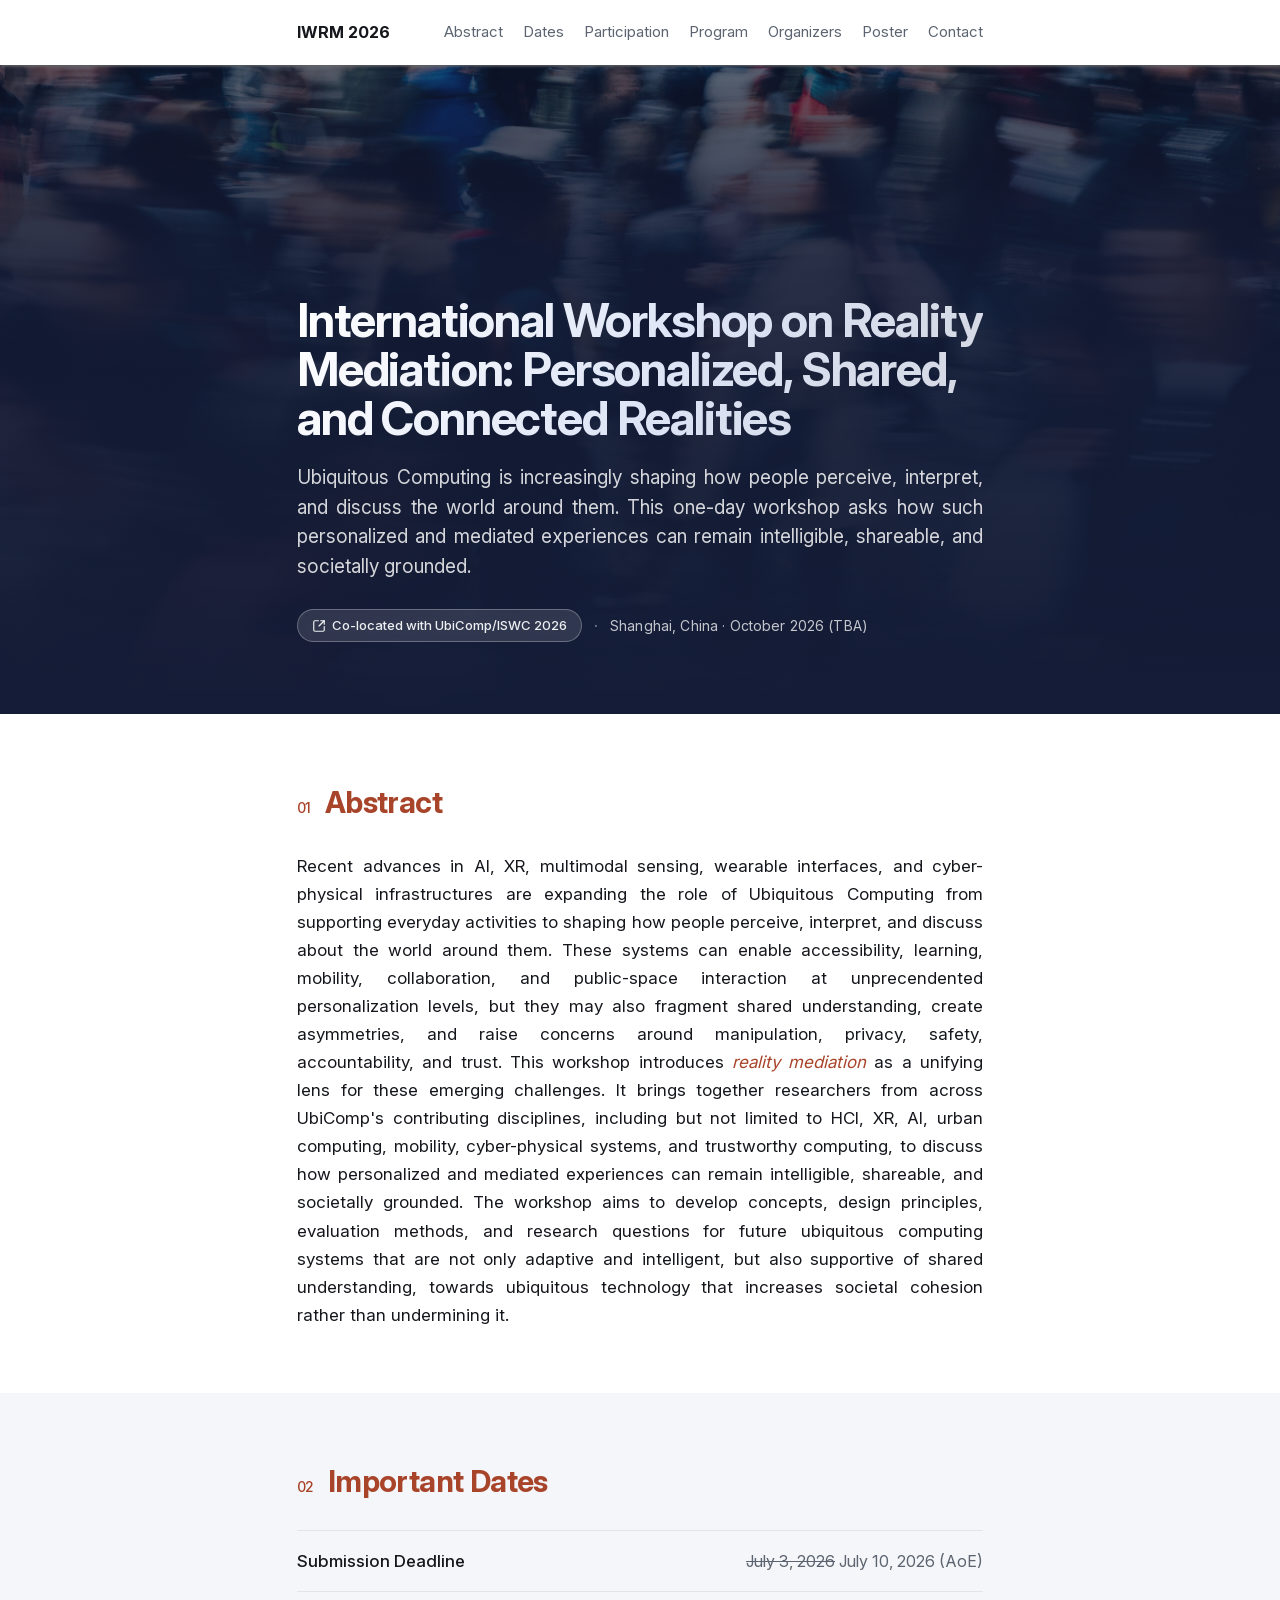
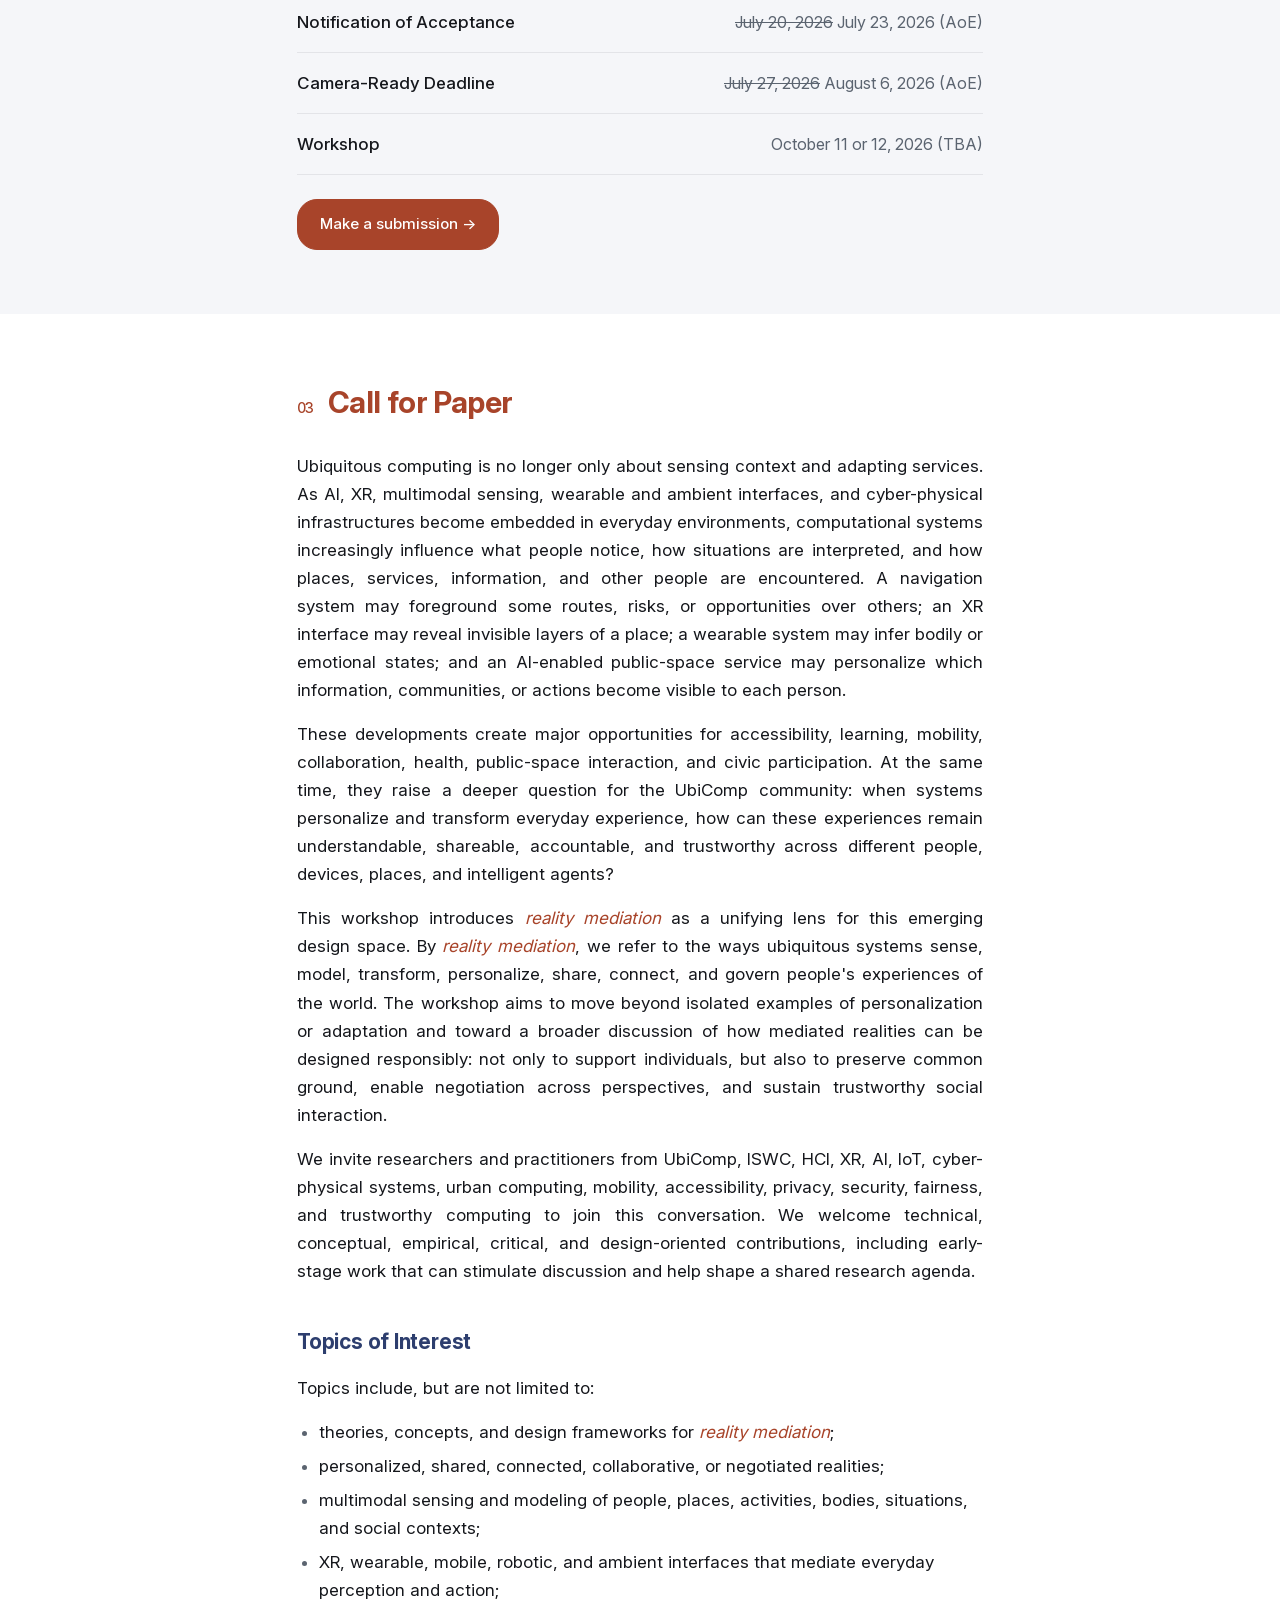
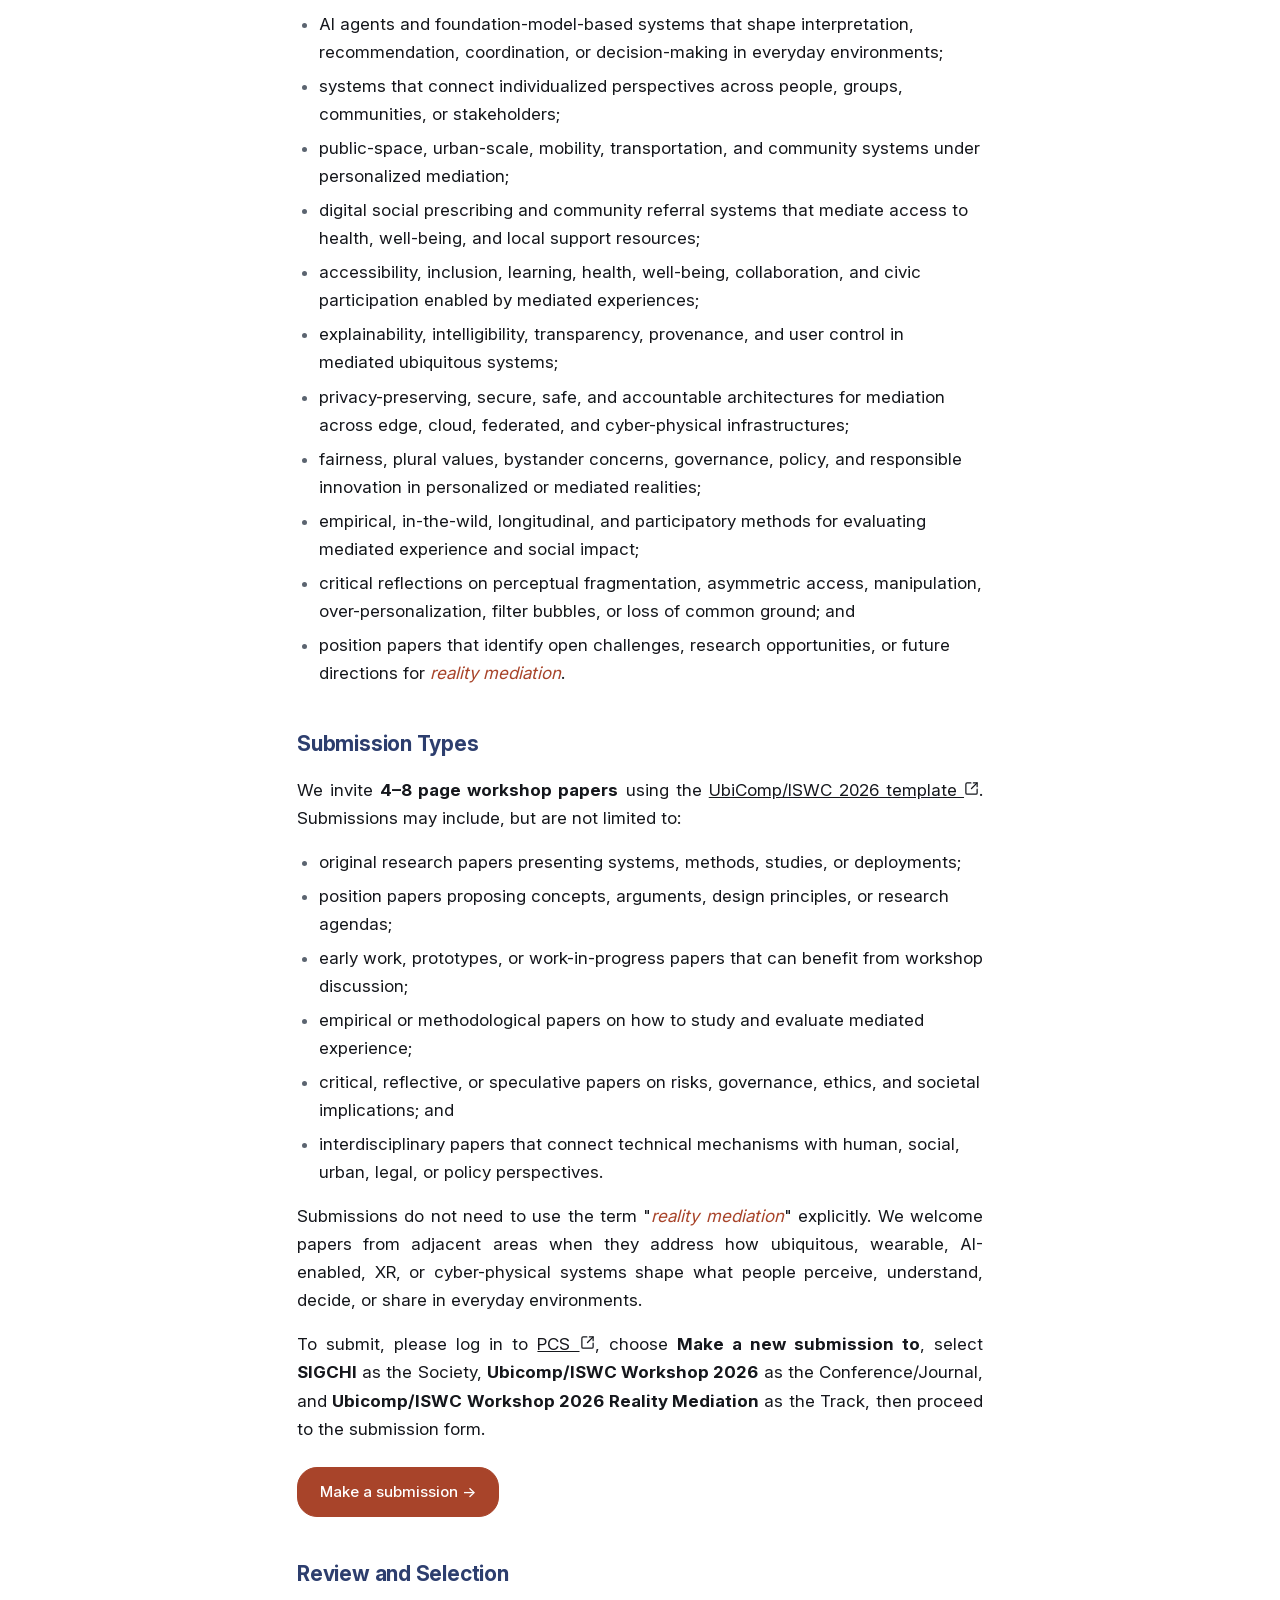
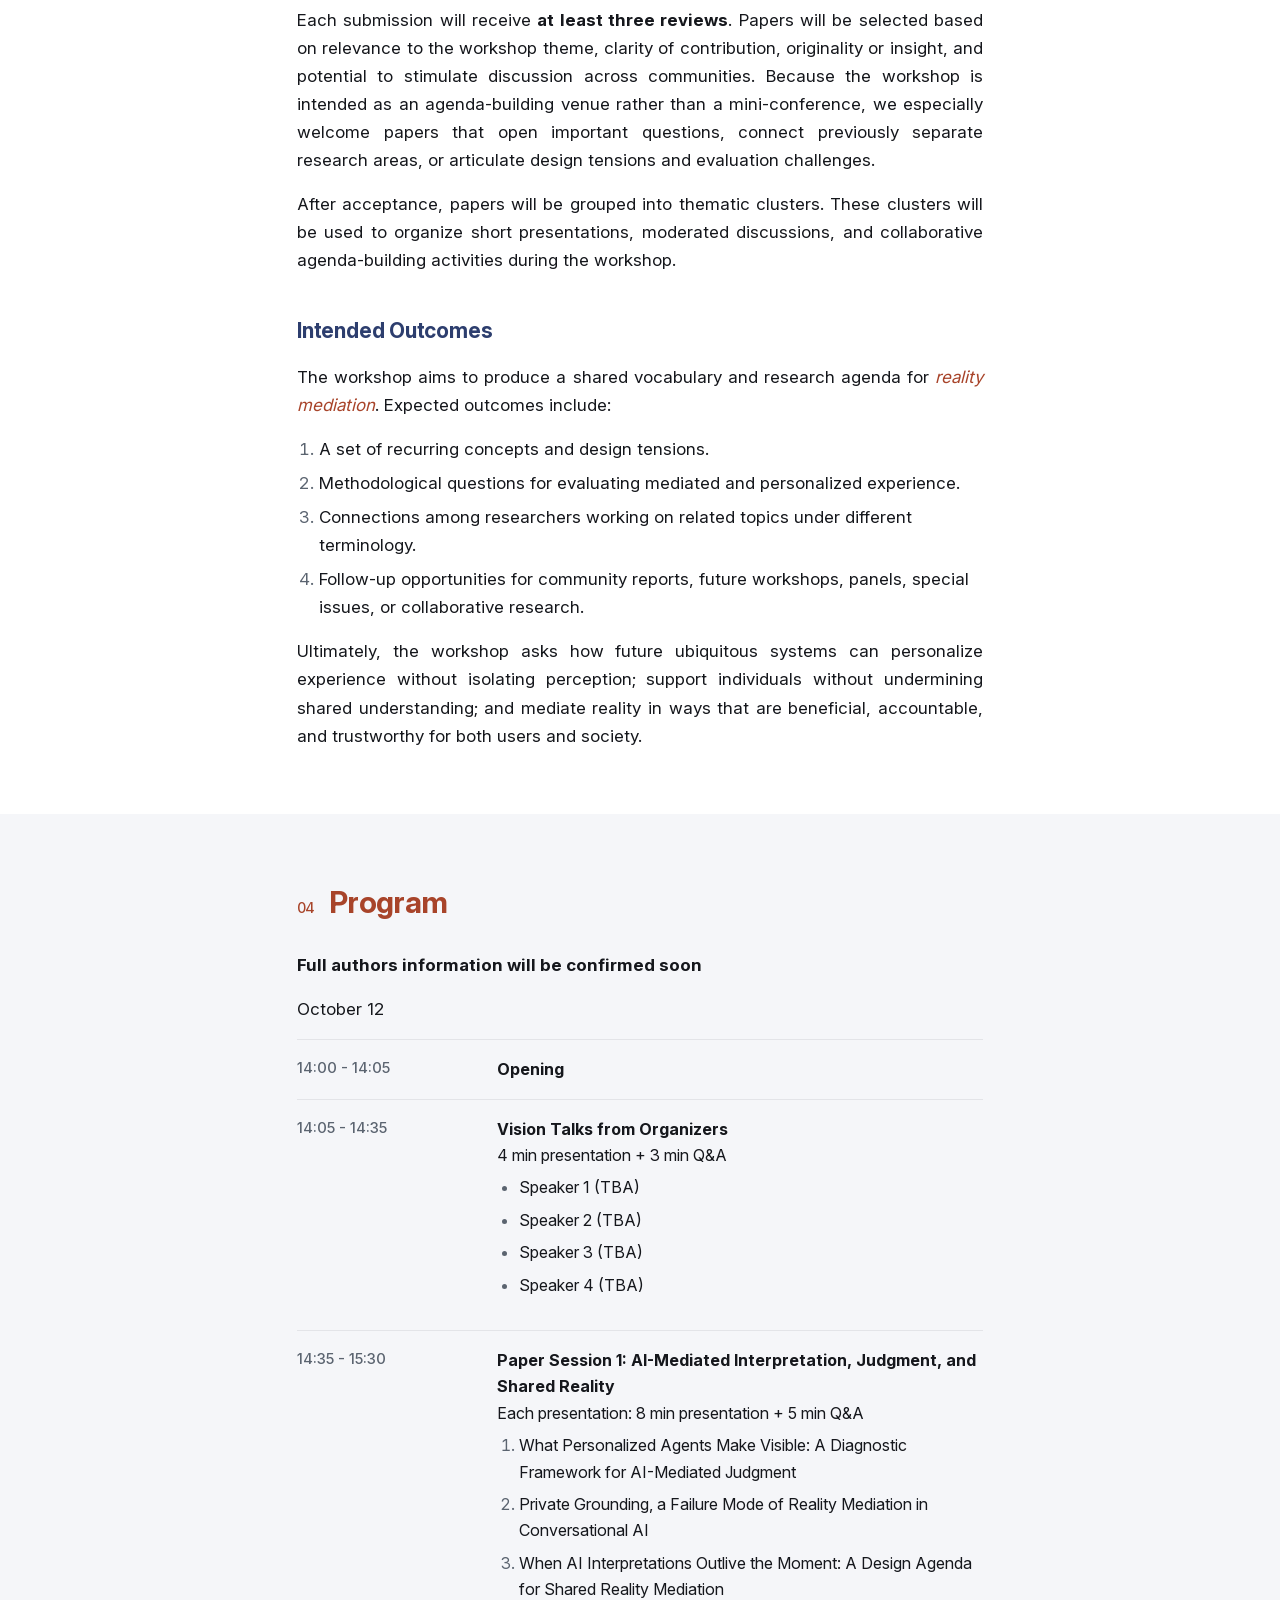
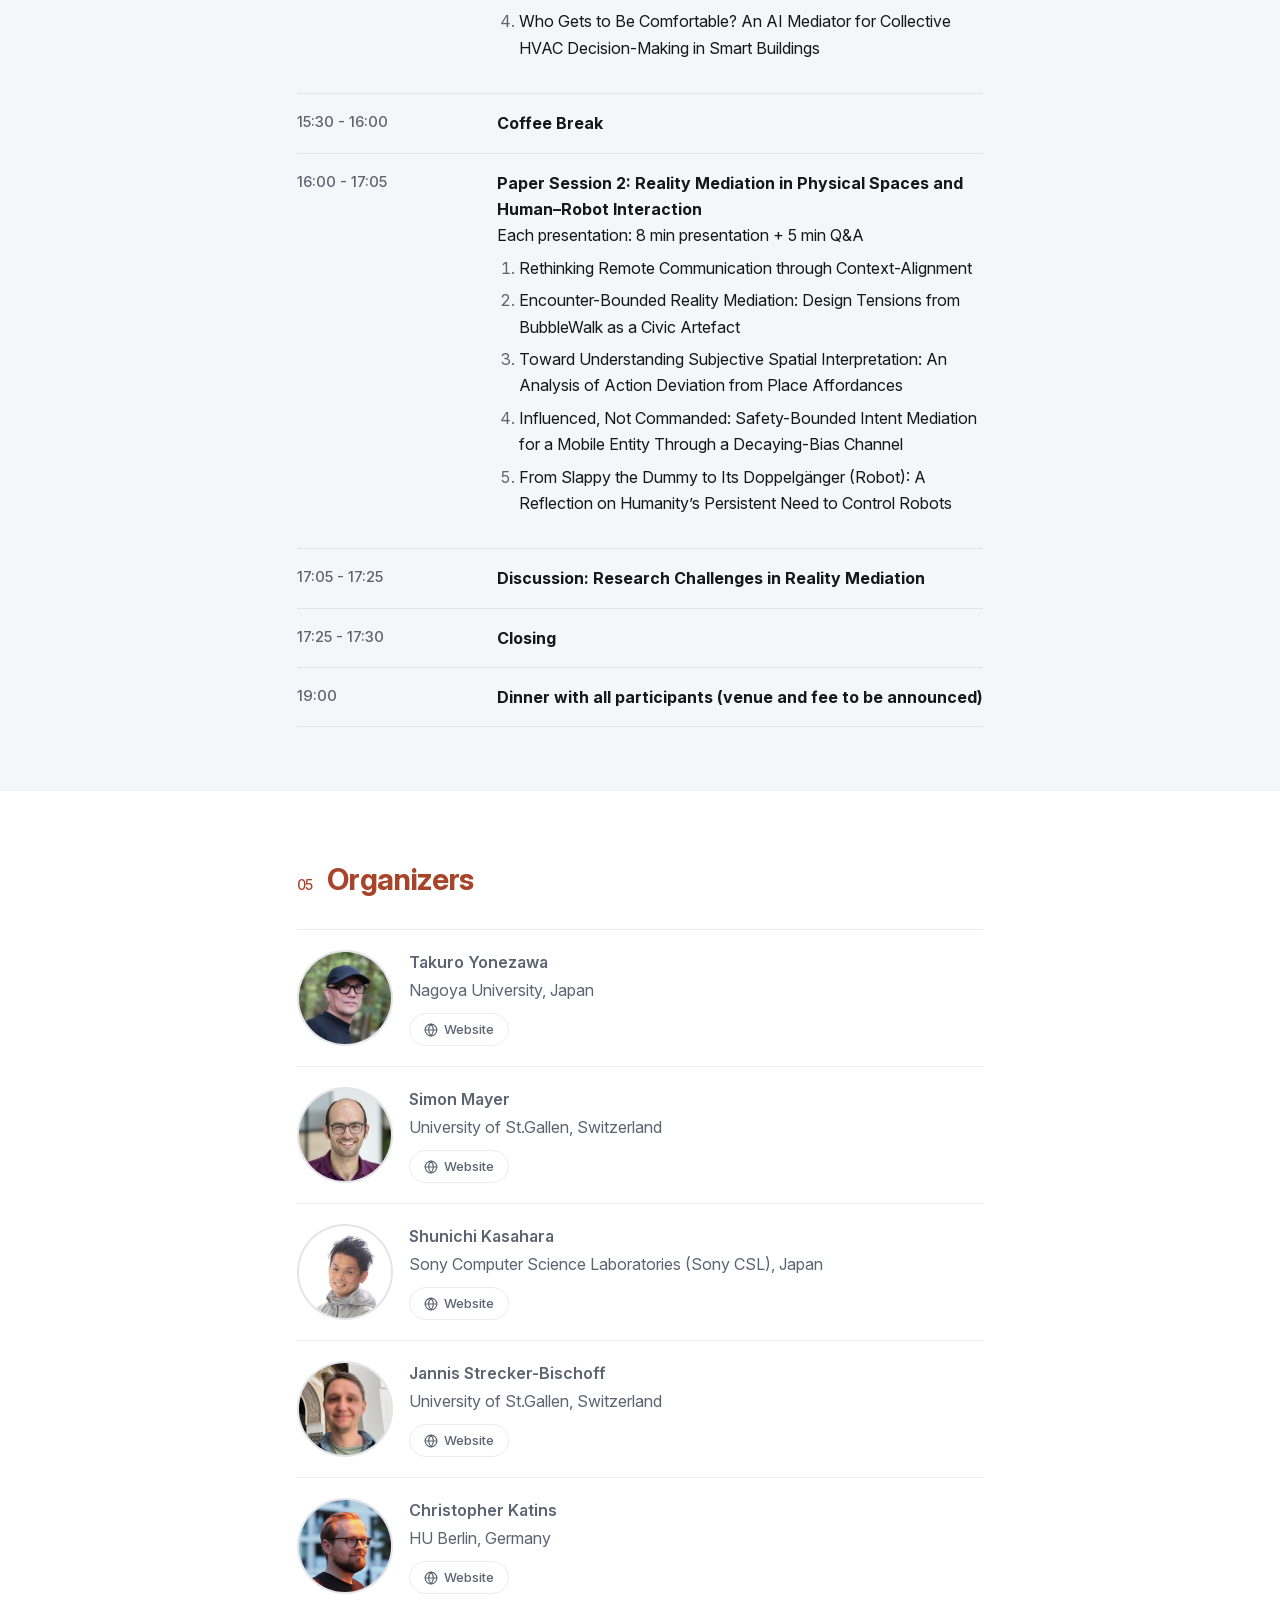
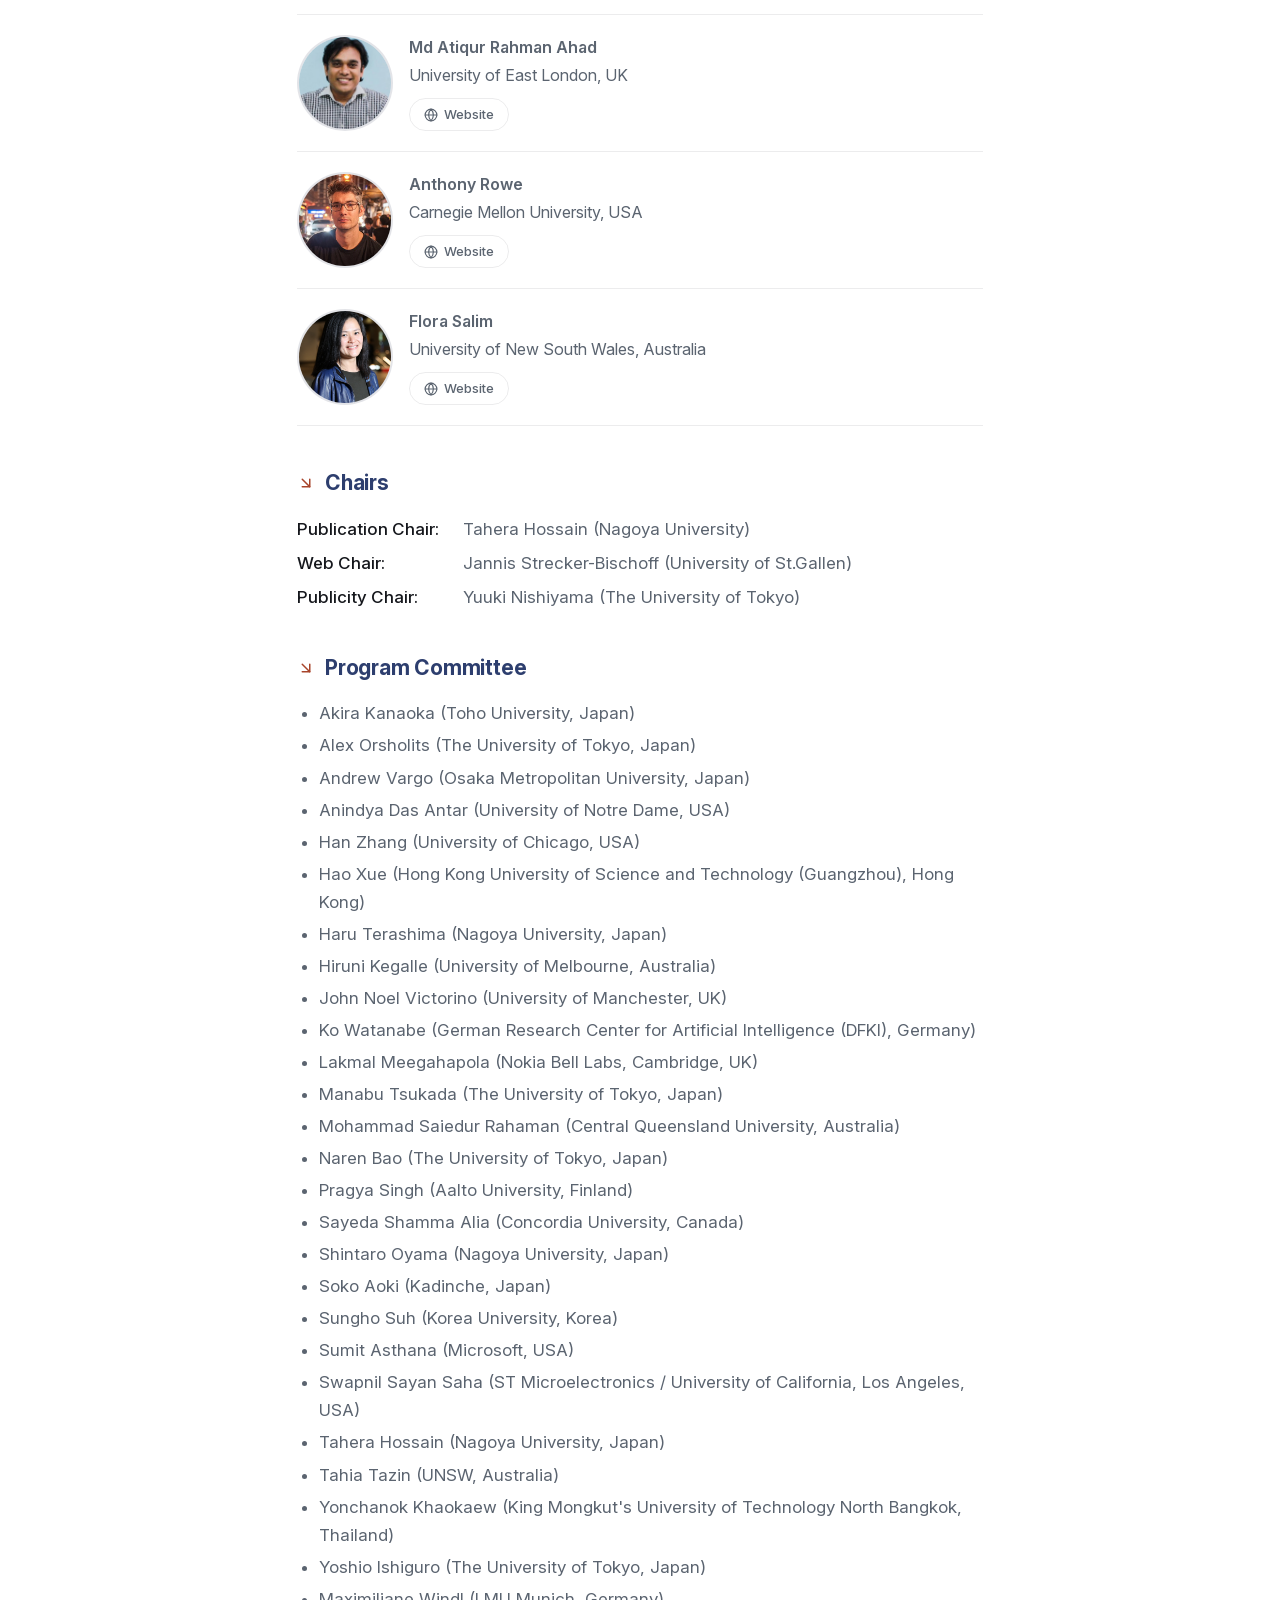
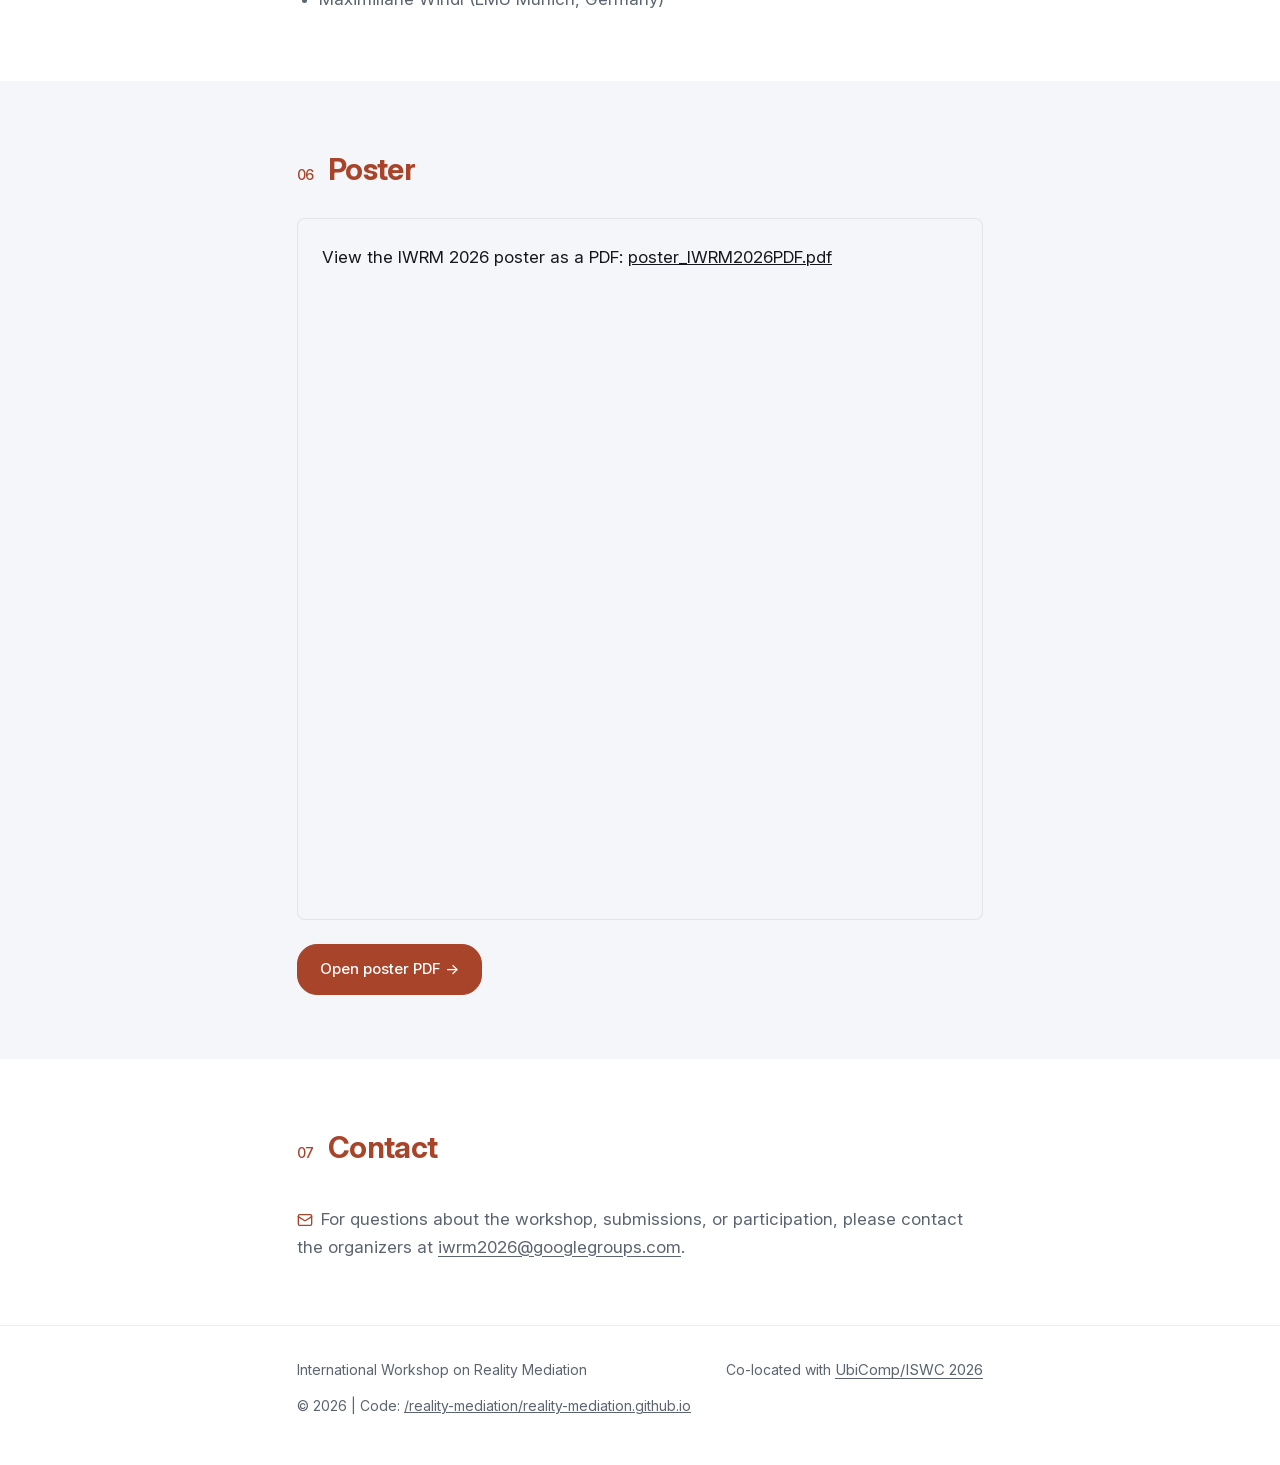
==== 2026/index.html @ c841f729 "updated program updated program" ====
<!doctype html>
<html lang="en">
<head>
<meta charset="utf-8">
<meta name="viewport" content="width=device-width,initial-scale=1">
<title>Reality Mediation — UbiComp/ISWC 2026 Workshop</title>
<link rel="stylesheet" href="styles.css">
<link rel="apple-touch-icon" sizes="180x180" href="favicon/apple-touch-icon.png">
<link rel="icon" type="image/png" sizes="32x32" href="favicon/favicon-32x32.png">
<link rel="icon" type="image/png" sizes="16x16" href="favicon/favicon-16x16.png">
<link rel="manifest" href="favicon/site.webmanifest">
</head>
<body>

<div id="nav-sentinel" aria-hidden="true"></div>
<header class="nav">
  <div class="wrap">
    <a class="brand" href="#top">IWRM 2026</a>
    <button class="nav-toggle" aria-label="Open navigation" aria-expanded="false">
      <i data-lucide="menu" class="icon-menu"></i>
      <i data-lucide="x" class="icon-x"></i>
    </button>
    <nav>
      <a href="#abstract">Abstract</a>
      <a href="#dates">Dates</a>
      <a href="#participation">Participation</a>      
      <a href="#schedule">Program</a>
      <a href="#organizers">Organizers</a>
      <a href="#poster">Poster</a>
      <a href="#contact">Contact</a>
    </nav>
  </div>
</header>

<main id="top">

  <section class="hero">
    <div class="wrap">
      <h1>International Workshop on Reality Mediation: Personalized, Shared, and Connected Realities</h1>
      <p class="subtitle">Ubiquitous Computing is increasingly shaping how people perceive, interpret, and discuss the world around them. This one-day workshop asks how such personalized and mediated experiences can remain intelligible, shareable, and societally grounded.</p>
      <p class="hero-meta">
        <a class="link-btn" href="https://www.ubicomp.org/ubicomp-iswc-2026/" target="_blank" rel="noopener"><i data-lucide="square-arrow-out-up-right"></i>Co-located with UbiComp/ISWC 2026</a>
        <span class="hero-meta-sep" aria-hidden="true">·</span>
        <span class="hero-meta-text">Shanghai, China · October 2026 (TBA)</span>
      </p>
    </div>
  </section>

  <section id="abstract" class="section">
    <div class="wrap">
      <h2><span class="num">01</span> Abstract</h2>
      <p>Recent advances in AI, XR, multimodal sensing, wearable interfaces, and cyber-physical infrastructures are expanding the role of Ubiquitous Computing from supporting everyday activities to shaping how people perceive, interpret, and discuss about the world around them. These systems can enable accessibility, learning, mobility, collaboration, and public-space interaction at unprecendented personalization levels, but they may also fragment shared understanding, create asymmetries, and raise concerns around manipulation, privacy, safety, accountability, and trust. This workshop introduces <span class="rm-term">reality mediation</span> as a unifying lens for these emerging challenges. It brings together researchers from across UbiComp's contributing disciplines, including but not limited to HCI, XR, AI, urban computing, mobility, cyber-physical systems, and trustworthy computing, to discuss how personalized and mediated experiences can remain intelligible, shareable, and societally grounded. The workshop aims to develop concepts, design principles, evaluation methods, and research questions for future ubiquitous computing systems that are not only adaptive and intelligent, but also supportive of shared understanding, towards ubiquitous technology that increases societal cohesion rather than undermining it.</p>
    </div>
  </section>

    <section id="dates" class="section">
    <div class="wrap">
      <h2><span class="num">02</span> Important Dates</h2>
      <dl class="dates">
        <div><dt>Submission Deadline</dt><dd><s>July 3, 2026</s> July 10, 2026 (AoE)</dd></div>
        <div><dt>Notification of Acceptance</dt><dd><s>July 20, 2026</s> July 23, 2026 (AoE)</dd></div>
        <div><dt>Camera-Ready Deadline</dt><dd><s>July 27, 2026</s> August 6, 2026 (AoE)</dd></div>
        <div><dt>Workshop</dt><dd>October 11 or 12, 2026 (TBA)</dd></div>
      </dl>
        <p class="actions">
        <a class="btn" href="https://new.precisionconference.com/user/login" target="_blank" rel="noopener">Make a submission →</a>
      </p>
    </div>
  </section>

  <section id="participation" class="section">
    <div class="wrap">
      <h2><span class="num">03</span> Call for Paper</h2>
      <p>Ubiquitous computing is no longer only about sensing context and adapting services. As AI, XR, multimodal sensing, wearable and ambient interfaces, and cyber-physical infrastructures become embedded in everyday environments, computational systems increasingly influence what people notice, how situations are interpreted, and how places, services, information, and other people are encountered. A navigation system may foreground some routes, risks, or opportunities over others; an XR interface may reveal invisible layers of a place; a wearable system may infer bodily or emotional states; and an AI-enabled public-space service may personalize which information, communities, or actions become visible to each person.</p>
      <p>These developments create major opportunities for accessibility, learning, mobility, collaboration, health, public-space interaction, and civic participation. At the same time, they raise a deeper question for the UbiComp community: when systems personalize and transform everyday experience, how can these experiences remain understandable, shareable, accountable, and trustworthy across different people, devices, places, and intelligent agents?</p>
      <p>This workshop introduces <span class="rm-term">reality mediation</span> as a unifying lens for this emerging design space. By <span class="rm-term">reality mediation</span>, we refer to the ways ubiquitous systems sense, model, transform, personalize, share, connect, and govern people's experiences of the world. The workshop aims to move beyond isolated examples of personalization or adaptation and toward a broader discussion of how mediated realities can be designed responsibly: not only to support individuals, but also to preserve common ground, enable negotiation across perspectives, and sustain trustworthy social interaction.</p>
      <p>We invite researchers and practitioners from UbiComp, ISWC, HCI, XR, AI, IoT, cyber-physical systems, urban computing, mobility, accessibility, privacy, security, fairness, and trustworthy computing to join this conversation. We welcome technical, conceptual, empirical, critical, and design-oriented contributions, including early-stage work that can stimulate discussion and help shape a shared research agenda.</p>

  
      <h3>Topics of Interest</h3>
      <p>Topics include, but are not limited to:</p>
      <ul>
        <li>theories, concepts, and design frameworks for <span class="rm-term">reality mediation</span>;</li>
        <li>personalized, shared, connected, collaborative, or negotiated realities;</li>
        <li>multimodal sensing and modeling of people, places, activities, bodies, situations, and social contexts;</li>
        <li>XR, wearable, mobile, robotic, and ambient interfaces that mediate everyday perception and action;</li>
        <li>AI agents and foundation-model-based systems that shape interpretation, recommendation, coordination, or decision-making in everyday environments;</li>
        <li>systems that connect individualized perspectives across people, groups, communities, or stakeholders;</li>
        <li>public-space, urban-scale, mobility, transportation, and community systems under personalized mediation;</li>
        <li>digital social prescribing and community referral systems that mediate access to health, well-being, and local support resources;</li>
        <li>accessibility, inclusion, learning, health, well-being, collaboration, and civic participation enabled by mediated experiences;</li>
        <li>explainability, intelligibility, transparency, provenance, and user control in mediated ubiquitous systems;</li>
        <li>privacy-preserving, secure, safe, and accountable architectures for mediation across edge, cloud, federated, and cyber-physical infrastructures;</li>
        <li>fairness, plural values, bystander concerns, governance, policy, and responsible innovation in personalized or mediated realities;</li>
        <li>empirical, in-the-wild, longitudinal, and participatory methods for evaluating mediated experience and social impact;</li>
        <li>critical reflections on perceptual fragmentation, asymmetric access, manipulation, over-personalization, filter bubbles, or loss of common ground; and</li>
        <li>position papers that identify open challenges, research opportunities, or future directions for <span class="rm-term">reality mediation</span>.</li>
      </ul>

      <h3>Submission Types</h3>
      <p>We invite <strong>4–8 page workshop papers</strong> using the <a href="https://www.ubicomp.org/ubicomp-iswc-2026/formatting/" target="_blank">UbiComp/ISWC 2026 template <i data-lucide="square-arrow-out-up-right"  width="15" height="15"></i></a>. Submissions may include, but are not limited to:</p>
      <ul>
        <li>original research papers presenting systems, methods, studies, or deployments;</li>
        <li>position papers proposing concepts, arguments, design principles, or research agendas;</li>
        <li>early work, prototypes, or work-in-progress papers that can benefit from workshop discussion;</li>
        <li>empirical or methodological papers on how to study and evaluate mediated experience;</li>
        <li>critical, reflective, or speculative papers on risks, governance, ethics, and societal implications; and</li>
        <li>interdisciplinary papers that connect technical mechanisms with human, social, urban, legal, or policy perspectives.</li>
      </ul>
      <p>Submissions do not need to use the term "<span class="rm-term">reality mediation</span>" explicitly. We welcome papers from adjacent areas when they address how ubiquitous, wearable, AI-enabled, XR, or cyber-physical systems shape what people perceive, understand, decide, or share in everyday environments.</p>
      <p>To submit, please log in to <a href="https://new.precisionconference.com/user/login" target="_blank" rel="noopener">PCS <i data-lucide="square-arrow-out-up-right" width="15" height="15"></i></a>, choose <strong>Make a new submission to</strong>, select <strong>SIGCHI</strong> as the Society, <strong>Ubicomp/ISWC Workshop 2026</strong> as the Conference/Journal, and <strong>Ubicomp/ISWC Workshop 2026 Reality Mediation</strong> as the Track, then proceed to the submission form.</p>

      <p class="actions">
        <a class="btn" href="https://new.precisionconference.com/user/login" target="_blank" rel="noopener">Make a submission →</a>
      </p>

      <h3>Review and Selection</h3>
      <p>Each submission will receive <strong>at least three reviews</strong>. Papers will be selected based on relevance to the workshop theme, clarity of contribution, originality or insight, and potential to stimulate discussion across communities. Because the workshop is intended as an agenda-building venue rather than a mini-conference, we especially welcome papers that open important questions, connect previously separate research areas, or articulate design tensions and evaluation challenges.</p>
      <p>After acceptance, papers will be grouped into thematic clusters. These clusters will be used to organize short presentations, moderated discussions, and collaborative agenda-building activities during the workshop.</p>

      <h3>Intended Outcomes</h3>
      <p>The workshop aims to produce a shared vocabulary and research agenda for <span class="rm-term">reality mediation</span>. Expected outcomes include:</p>
      <ol>
        <li>A set of recurring concepts and design tensions.</li>
        <li>Methodological questions for evaluating mediated and personalized experience.</li>
        <li>Connections among researchers working on related topics under different terminology.</li>
        <li>Follow-up opportunities for community reports, future workshops, panels, special issues, or collaborative research.</li>
      </ol>
      <p>Ultimately, the workshop asks how future ubiquitous systems can personalize experience without isolating perception; support individuals without undermining shared understanding; and mediate reality in ways that are beneficial, accountable, and trustworthy for both users and society.</p>
    
    </div>
  </section>



  <section id="schedule" class="section">
    <div class="wrap">
      <h2><span class="num">04</span> Program</h2>
      <p><strong>Full authors information will be confirmed soon</strong></p>
      <p>October 12</p>
      <table class="schedule">
        <tbody>
          <tr><td class="time">14:00 - 14:05</td><td><strong>Opening</strong></td></tr>
          <tr class="schedule-group"><td class="time">14:05 - 14:35</td><td><strong>Vision Talks from Organizers</strong><br><span class="schedule-note">4 min presentation + 3 min Q&amp;A</span>
            <ul>
              <li>Speaker 1 (TBA)</li>
              <li>Speaker 2 (TBA)</li>
              <li>Speaker 3 (TBA)</li>
              <li>Speaker 4 (TBA)</li>
            </ul>
          </td></tr>
          <tr class="schedule-group"><td class="time">14:35 - 15:30</td><td><strong>Paper Session 1: AI-Mediated Interpretation, Judgment, and Shared Reality</strong><br><span class="schedule-note">Each presentation: 8 min presentation + 5 min Q&amp;A</span>
            <ol>
              <li>What Personalized Agents Make Visible: A Diagnostic Framework for AI-Mediated Judgment</li>
              <li>Private Grounding, a Failure Mode of Reality Mediation in Conversational AI</li>
              <li>When AI Interpretations Outlive the Moment: A Design Agenda for Shared Reality Mediation</li>
              <li>Who Gets to Be Comfortable? An AI Mediator for Collective HVAC Decision-Making in Smart Buildings</li>
            </ol>
          </td></tr>
          <tr><td class="time">15:30 - 16:00</td><td><strong>Coffee Break</strong></td></tr>
          <tr class="schedule-group"><td class="time">16:00 - 17:05</td><td><strong>Paper Session 2: Reality Mediation in Physical Spaces and Human&ndash;Robot Interaction</strong><br><span class="schedule-note">Each presentation: 8 min presentation + 5 min Q&amp;A</span>
            <ol>
              <li>Rethinking Remote Communication through Context-Alignment</li>
              <li>Encounter-Bounded Reality Mediation: Design Tensions from BubbleWalk as a Civic Artefact</li>
              <li>Toward Understanding Subjective Spatial Interpretation: An Analysis of Action Deviation from Place Affordances</li>
              <li>Influenced, Not Commanded: Safety-Bounded Intent Mediation for a Mobile Entity Through a Decaying-Bias Channel</li>
              <li>From Slappy the Dummy to Its Doppelg&auml;nger (Robot): A Reflection on Humanity&rsquo;s Persistent Need to Control Robots</li>
            </ol>
          </td></tr>
          <tr><td class="time">17:05 - 17:25</td><td><strong>Discussion: Research Challenges in Reality Mediation</strong></td></tr>
          <tr><td class="time">17:25 - 17:30</td><td><strong>Closing</strong></td></tr>
          <tr><td class="time">19:00</td><td><strong>Dinner with all participants (venue and fee to be announced)</strong></td></tr>
        </tbody>
      </table>
           
    </div>
  </section>

  <section id="organizers" class="section">
    <div class="wrap">
      <h2><span class="num">05</span> Organizers</h2>
      

      <div class="people">
        <article class="person">
          <img class="avatar" src="figures/profile_takuro_yonezawa_2.JPG" alt="Takuro Yonezawa">
          <div class="person-body">
            <p class="person-name">Takuro Yonezawa</p>
            <p class="person-affiliation">Nagoya University, Japan</p>
            <p class="person-links">
              <a class="link-btn" href="https://takuroyonezawa.info/" target="_blank"><i data-lucide="globe"></i>Website</a>
            </p>
          </div>
        </article>
        <article class="person">
          <img class="avatar" src="figures/profile_simon_mayer_square.jpg" alt="Simon Mayer">
          <div class="person-body">
            <p class="person-name">Simon Mayer</p>
            <p class="person-affiliation">University of St.Gallen, Switzerland</p>
            <p class="person-links">
              <a class="link-btn" href="https://interactions.ics.unisg.ch" target="_blank"><i data-lucide="globe"></i>Website</a>
            </p>
          </div>
        </article>
        <article class="person">
           <img class="avatar" src="figures/profile_shunichi_kasahara_2.jpg" alt="Shunichi Kasahara">
          <div class="person-body">
            <p class="person-name">Shunichi Kasahara</p>
            <p class="person-affiliation">Sony Computer Science Laboratories (Sony CSL), Japan</p>
            <p class="person-links">
              <a class="link-btn" href="https://shunichikasahara.com/" target="_blank"><i data-lucide="globe"></i>Website</a>
            </p>
          </div>
        </article>
        <article class="person">
          <img class="avatar" src="figures/profile_jannis_strecker-bischoff.jpg" alt="Jannis Strecker-Bischoff">
          <div class="person-body">
            <p class="person-name">Jannis Strecker-Bischoff</p>
            <p class="person-affiliation">University of St.Gallen, Switzerland</p>
            <p class="person-links">
              <a class="link-btn" href="https://academia.jrstrecker.de" target="_blank"><i data-lucide="globe"></i>Website</a>
            </p>
          </div>
        </article>
        <article class="person">
          <img class="avatar" src="figures/profile_christopher_katins.jpg" alt="Christopher Katins">
          <div class="person-body">
            <p class="person-name">Christopher Katins</p>
            <p class="person-affiliation">HU Berlin, Germany</p>
            <p class="person-links">
              <a class="link-btn" href="https://katins.me" target="_blank"><i data-lucide="globe"></i>Website</a>
            </p>
          </div>
        </article>
        <article class="person">
          <img class="avatar" src="figures/profile_atiqur_ahad_2.jpg" alt="Atiqur Ahad">
          <div class="person-body">
            <p class="person-name">Md Atiqur Rahman Ahad</p>
            <p class="person-affiliation">University of East London, UK</p>
            <p class="person-links">
              <a class="link-btn" href="https://ahadvisionlab.com" target="_blank"><i data-lucide="globe"></i>Website</a>
            </p>
          </div>
        </article>
        <article class="person">
          <img class="avatar" src="figures/profile_anthony_rowe_2.jpg" alt="Anthony Rowe">
          <div class="person-body">
            <p class="person-name">Anthony Rowe</p>
            <p class="person-affiliation">Carnegie Mellon University, USA</p>
            <p class="person-links">
              <a class="link-btn" href="https://wise.ece.cmu.edu/about.html" target="_blank"><i data-lucide="globe"></i>Website</a>
            </p>
          </div>
        </article>
        <article class="person">
          <img class="avatar" src="figures/profile_flora_salim.jpg" alt="Flora Salim">
          <div class="person-body">
            <p class="person-name">Flora Salim</p>
            <p class="person-affiliation">University of New South Wales, Australia</p>
            <p class="person-links">
              <a class="link-btn" href="https://www.unsw.edu.au/staff/flora-salim" target="_blank"><i data-lucide="globe"></i>Website</a>
            </p>
          </div>
        </article>
      </div>

      <h3><span class="num"><i data-lucide="arrow-down-right"></i></span> Chairs</h3>
      <dl class="roles">
        <div><dt>Publication Chair</dt><dd>Tahera Hossain (Nagoya University)</dd></div>
        <div><dt>Web Chair</dt><dd>Jannis Strecker-Bischoff (University of St.Gallen)</dd></div>        
        <div><dt>Publicity Chair</dt><dd>Yuuki Nishiyama (The University of Tokyo)</dd></div>
      </dl>

      <h3><span class="num"><i data-lucide="arrow-down-right"></i></span> Program Committee</h3>
      <ul class="pc">
        <li>Akira Kanaoka (Toho University, Japan)</li>
        <li>Alex Orsholits (The University of Tokyo, Japan)</li>
        <li>Andrew Vargo (Osaka Metropolitan University, Japan)</li>
        <li>Anindya Das Antar (University of Notre Dame, USA)</li>
        <li>Han Zhang (University of Chicago, USA)</li>
        <li>Hao Xue (Hong Kong University of Science and Technology (Guangzhou), Hong Kong)</li>
        <li>Haru Terashima (Nagoya University, Japan)</li>
        <li>Hiruni Kegalle (University of Melbourne, Australia)</li>
        <li>John Noel Victorino (University of Manchester, UK)</li>
        <li>Ko Watanabe (German Research Center for Artificial Intelligence (DFKI), Germany)</li>
        <li>Lakmal Meegahapola (Nokia Bell Labs, Cambridge, UK)</li>
        <li>Manabu Tsukada (The University of Tokyo, Japan)</li>
        <li>Mohammad Saiedur Rahaman (Central Queensland University, Australia)</li>
        <li>Naren Bao (The University of Tokyo, Japan)</li>
        <li>Pragya Singh (Aalto University, Finland)</li>
        <li>Sayeda Shamma Alia (Concordia University, Canada)</li>
        <li>Shintaro Oyama (Nagoya University, Japan)</li>
        <li>Soko Aoki (Kadinche, Japan)</li>
        <li>Sungho Suh (Korea University, Korea)</li>
        <li>Sumit Asthana (Microsoft, USA)</li>
        <li>Swapnil Sayan Saha (ST Microelectronics / University of California, Los Angeles, USA)</li>
        <li>Tahera Hossain (Nagoya University, Japan)</li>
        <li>Tahia Tazin (UNSW, Australia)</li>
        <li>Yonchanok Khaokaew (King Mongkut's University of Technology North Bangkok, Thailand)</li>
        <li>Yoshio Ishiguro (The University of Tokyo, Japan)</li>
        <li>Maximiliane Windl (LMU Munich, Germany)</li>
      </ul>

    </div>
  </section>

  <section id="poster" class="section">
    <div class="wrap">
      <h2><span class="num">06</span> Poster</h2>
      <div class="poster-viewer">
        <object data="poster_IWRM2026PDF.pdf" type="application/pdf" aria-label="IWRM 2026 poster">
          <p>View the IWRM 2026 poster as a PDF: <a href="poster_IWRM2026PDF.pdf">poster_IWRM2026PDF.pdf</a></p>
        </object>
      </div>
      <p class="actions">
        <a class="btn" href="poster_IWRM2026PDF.pdf" target="_blank" rel="noopener">Open poster PDF →</a>
      </p>
    </div>
  </section>

  <section id="contact" class="section">
    <div class="wrap">
      <h2><span class="num">07</span> Contact</h2>
      <p class="contact-block"><i data-lucide="mail" class="contact-icon"></i>For questions about the workshop, submissions, or participation, please contact the organizers at <a class="contact-link" href="mailto:iwrm2026@googlegroups.com">iwrm2026@googlegroups.com</a>.</p>
    </div>
  </section>

</main>

<footer>
  <div class="wrap">
    <span>International Workshop on Reality Mediation</span>
    <span>Co-located with <a class="mono-link" href="https://www.ubicomp.org/ubicomp-iswc-2026/" target="_blank">UbiComp/ISWC 2026</a></span>
    <span>© 2026 | Code: <a href="https://github.com/reality-mediation/reality-mediation.github.io" target="_blank">/reality-mediation/reality-mediation.github.io</a> </span>
  </div>
</footer>

<script src="lucide.min.js"></script>
<script>
  lucide.createIcons();

  const toggle = document.querySelector('.nav-toggle');
  const navMenu = document.querySelector('.nav nav');
  toggle.addEventListener('click', () => {
    const isOpen = navMenu.classList.toggle('is-open');
    toggle.setAttribute('aria-expanded', String(isOpen));
    toggle.setAttribute('aria-label', isOpen ? 'Close navigation' : 'Open navigation');
  });
  navMenu.querySelectorAll('a').forEach(link => {
    link.addEventListener('click', () => {
      navMenu.classList.remove('is-open');
      toggle.setAttribute('aria-expanded', 'false');
      toggle.setAttribute('aria-label', 'Open navigation');
    });
  });

  const nav = document.querySelector('.nav');
  const sentinel = document.getElementById('nav-sentinel');
  new IntersectionObserver(([e]) => nav.classList.toggle('is-scrolled', !e.isIntersecting))
    .observe(sentinel);
</script>
</body>
</html>
---- 2026/styles.css ----
@font-face {
  font-family: "Inter";
  src: url("fonts/InterVariable.ttf") format("truetype-variations");
  font-weight: 100 900;
  font-display: swap;
}

:root {
  --bg: #ffffff;
  --section-alt: #f5f6f9;
  --brand: #2d3e6e;
  --accent: #a8442a;
  --accent-soft: #f5e4dc;
  --nav-bg: #eceff4;
  --fg: #15171c;
  --muted: #5b6470;
  --rule: #15171c14;
  --radius: 20px;
  --max: 750px;
}

* { box-sizing: border-box; }

html { scroll-behavior: smooth; }
html, body { margin: 0; padding: 0; }

#nav-sentinel { position: absolute; top: 0; left: 0; height: 1px; width: 1px; pointer-events: none; }

body {
  background: var(--bg);
  color: var(--fg);
  font-family: "Inter", system-ui, sans-serif;
  font-weight: 400;
  font-size: 17px;
  line-height: 1.65;
  -webkit-font-smoothing: antialiased;
  text-rendering: optimizeLegibility;
}

.wrap {
  max-width: var(--max);
  margin: 0 auto;
  padding: 0 32px;
}

a { color: inherit; }
a:hover { opacity: .65; }

/* Nav */
.nav {
  position: sticky;
  top: 0;
  background: #fff;
  border-bottom: 1px solid transparent;
  z-index: 10;
  transition: background .25s ease, border-color .25s ease, backdrop-filter .25s ease;
  box-shadow: 1px 1px 3px #707070;
}

.nav .wrap {
  display: flex;
  align-items: center;
  justify-content: space-between;
  min-height: 64px;
  padding-top: 12px;
  padding-bottom: 12px;
  gap: 24px;
}
.brand {
  font-size: 16px;
  font-weight: 700;
  text-decoration: none;
  flex: 0 1 auto;
  max-width: 50%;
  line-height: 1.25;
}
.nav nav {
  display: flex;
  gap: 6px 20px;
  flex-wrap: nowrap;
  justify-content: flex-end;
  flex: 1 1 auto;
  white-space: nowrap;
}

@media (max-width: 640px) {
  .nav .wrap {
    flex-direction: row;
    align-items: center;
    justify-content: space-between;
    gap: 12px;
    position: relative;
  }
  .brand { max-width: calc(100% - 48px); }
  .nav-toggle {
    display: flex;
    align-items: center;
    justify-content: center;
    background: none;
    border: 1px solid var(--rule);
    border-radius: 8px;
    padding: 6px;
    cursor: pointer;
    color: var(--fg);
    flex-shrink: 0;
    line-height: 1;
  }
  .nav-toggle svg { width: 20px; height: 20px; }
  .nav nav {
    display: none;
    position: absolute;
    top: calc(100% + 8px);
    right: 0;
    background: #fff;
    border: 1px solid var(--rule);
    border-radius: 12px;
    box-shadow: 0 4px 16px rgba(0, 0, 0, 0.1);
    flex-direction: column;
    flex-wrap: nowrap;
    gap: 0;
    padding: 8px;
    min-width: 160px;
    z-index: 20;
  }
  .nav nav.is-open { display: flex; }
  .nav nav a { padding: 10px 14px; border-radius: 8px; font-size: 15px; display: block; white-space: nowrap; }
  .nav nav a:hover { background: var(--section-alt); }
}

@media (min-width: 641px) {
  .nav-toggle { display: none; }
}
.nav-toggle .icon-x { display: none; }
.nav-toggle[aria-expanded="true"] .icon-menu { display: none; }
.nav-toggle[aria-expanded="true"] .icon-x { display: block; }

.nav nav a {
  font-size: 15px;
  text-decoration: none;
  color: var(--muted);
}
.nav nav a:hover { color: var(--accent); opacity: 1; }

/* Hero */
.hero {
  min-height: 20vh;
  padding: 231px 0 72px;
  background-image:
    linear-gradient(to bottom, rgba(20,28,55,0.55) 0%, rgba(20,28,55,0.88) 30%, #141c37 100%),
    url("figures/chuttersnap-tStoxme92is-unsplash_2.jpg");
  background-size: cover;
  background-position: bottom;
}
.eyebrow {
  display: inline-block;
  font-size: 13px;
  font-weight: 500;
  letter-spacing: .04em;
  color: var(--accent);
  background: var(--accent-soft);
  padding: 6px 14px;
  border-radius: var(--radius);
  margin-bottom: 24px;
}
.hero h1 {
  font-size: 2.75em;
  font-weight: 700;
  line-height: 1.05;
  letter-spacing: -0.025em;
  margin: 0 0 20px;
  background: linear-gradient(120deg, #ffffff 0%, #dbe3f5 55%, #d3d7e1 100%);
  -webkit-background-clip: text;
          background-clip: text;
  color: transparent;
}
.hero .subtitle {
  font-size: 19px;
  color: rgba(255, 255, 255, 0.82);
  max-width: 60ch;
  margin: 0;
  line-height: 1.55;
}
.hero-meta {
  display: flex;
  align-items: center;
  flex-wrap: wrap;
  gap: 12px;
  margin: 28px 0 0;
  font-size: 14px;
  color: rgba(255, 255, 255, 0.75);
}
.hero-meta .link-btn {
  background: rgba(255, 255, 255, 0.12);
  border-color: rgba(255, 255, 255, 0.28);
  color: rgba(255, 255, 255, 0.92);
  backdrop-filter: blur(4px);
  -webkit-backdrop-filter: blur(4px);
}
.hero-meta .link-btn:hover {
  color: #ffffff;
  border-color: var(--accent);
}
.hero-meta .hero-meta-sep {
  color: rgba(255, 255, 255, 0.45);
}
.hero-meta-sep {
  color: var(--rule);
  font-weight: 600;
}
.hero-meta-text {
  letter-spacing: .01em;
}

/* Sections */
.section { padding: 64px 0; position: relative; scroll-margin: 2em;}
.section:nth-of-type(odd) { background: var(--section-alt); }


h2 {
  font-size: 30px;
  font-weight: 700;
  letter-spacing: -0.02em;
  margin: 0 0 24px;
  display: flex;
  align-items: baseline;
  gap: 14px;
  color: var(--accent);
}
.num {
  font-size: 14px;
  font-weight: 500;
  color: var(--accent);
}

h3 {
  font-size: 21px;
  font-weight: 700;
  letter-spacing: -0.01em;
  color: var(--brand);
  margin: 40px 0 14px;
  display: flex;
  align-items: center;
  gap: 10px;
}
h3 .num { display: inline-flex; align-items: center; color: var(--accent); }
h3 .num .lucide { width: 18px; height: 18px; }

p { margin: 0 0 16px; text-align: justify; hyphens: auto; }
p:last-child { margin-bottom: 0; }

ul, ol { margin: 0 0 16px; padding-left: 22px; }
ul li, ol li { margin: 6px 0; }
ul li::marker, ol li::marker { color: var(--muted); }

/* Buttons / inline actions */
.actions {
  display: flex;
  flex-wrap: wrap;
  gap: 14px 22px;
  align-items: center;
  margin: 24px 0 8px;
}
.btn {
  display: inline-block;
  padding: 12px 22px;
  border: 1px solid var(--accent);
  border-radius: var(--radius);
  text-decoration: none;
  font-size: 15px;
  font-weight: 500;
  background: var(--accent);
  color: var(--bg);
  transition: background .15s ease, color .15s ease, opacity .15s ease;
}
.btn:hover { opacity: 1; background: transparent; color: var(--accent); }

.link-btn {
  display: inline-flex;
  align-items: center;
  justify-content: center;
  gap: 6px;
  padding: 5px 14px;
  border: 1px solid var(--rule);
  border-radius: var(--radius);
  text-decoration: none;
  font-size: 13px;
  font-weight: 500;
  color: var(--muted);
  background: transparent;
  white-space: nowrap;
  transition: border-color .15s ease, color .15s ease;
}
.link-btn .lucide {
  width: 14px;
  height: 14px;
  flex: 0 0 auto;
}
.link-btn:hover {
  opacity: 1;
  color: var(--accent);
  border-color: var(--accent);
}
.link-btn-accent {
  color: var(--accent);
  border-color: var(--accent);
}
.link-btn-accent:hover {
  background: var(--accent);
  color: var(--bg);
}
.person-media {
  display: flex;
  flex-direction: column;
  align-items: center;
  gap: 10px;
}
.person-links {
  display: flex;
  flex-direction: column;
  align-items: stretch;
  gap: 6px;
  margin-top: 5px !important;
  text-align: center;
  width: 100%;
}
.person-links .link-btn { text-align: center; }
.mono-link {
  font-size: 15px;
  color: var(--muted);
  text-decoration: underline;
  text-underline-offset: 3px;
}

.rm-term {
  font-style: italic;
  color: var(--accent);
}

.contact-block {
  margin: 32px 0 0;
  text-align: left;
  hyphens: none;
  color: var(--muted);
}
.contact-icon {
  width: 16px;
  height: 16px;
  vertical-align: -3px;
  margin-right: 8px;
  color: var(--accent);
}
.contact-link {
  color: var(--muted);
  text-decoration: underline;
  text-underline-offset: 3px;
}
.contact-link:hover { color: var(--accent); opacity: 1; }

/* Dates */
.dates {
  display: grid;
  grid-template-columns: 1fr;
  gap: 0;
  margin: 0;
  border-top: 1px solid var(--rule);
}
.dates > div {
  display: grid;
  grid-template-columns: 1fr auto;
  align-items: baseline;
  gap: 16px;
  padding: 16px 0;
  border-bottom: 1px solid var(--rule);
}
.dates dt { font-weight: 500; }
.dates dd {
  margin: 0;
  font-size: 16px;
  color: var(--muted);
}

/* Roles (chairs) — aligned two-column list */
.roles {
  margin: 0;
  display: grid;
  grid-template-columns: max-content 1fr;
  column-gap: 24px;
  row-gap: 6px;
  font-size: 17px;
  line-height: 1.65;
}
.roles > div { display: contents; }
.roles dt { font-weight: 500; color: var(--fg); margin: 0; }
.roles dt::after { content: ":"; }
.roles dd { margin: 0; color: var(--muted); }

/* PC list */
.pc { margin: 0; padding-left: 22px; }
.pc li { margin: 4px 0; font-size: 17px; color: var(--muted); }
.pc li::marker { color: var(--muted); }

/* Poster */
.poster-viewer {
  width: 100%;
  height: min(78vh, 900px);
  min-height: 520px;
  border: 1px solid var(--rule);
  border-radius: 8px;
  overflow: hidden;
  background: var(--section-alt);
}
.poster-viewer object {
  display: block;
  width: 100%;
  height: 100%;
  border: 0;
}
.poster-viewer p {
  padding: 24px;
  text-align: left;
}

/* Schedule */
.schedule {
  width: 100%;
  border-collapse: collapse;
  font-size: 16px;
}
.schedule td {
  padding: 16px 0;
  border-bottom: 1px solid var(--rule);
  vertical-align: top;
}
.schedule tr:first-child td { border-top: 1px solid var(--rule); }
.schedule .time {
  font-size: 15px;
  font-weight: 500;
  color: var(--muted);
  white-space: nowrap;
  width: 200px;
  padding-right: 24px;
}

/* Organizers */
.people {
  display: flex;
  flex-direction: column;
  gap: 0;
  margin-top: 8px;
}
.person {
  display: grid;
  grid-template-columns: 88px 1fr;
  gap: 24px;
  align-items: center;
  padding: 20px 0;
  border-top: 1px solid var(--rule);
  margin: 0;
}
.person:last-child { border-bottom: 1px solid var(--rule); }
.person-body { display: flex; flex-direction: column; gap: 2px; }
.person-name {
  font-size: 17px;
  font-weight: 600;
  color: var(--fg);
  margin: 0;
  display: flex;
  align-items: center;
  flex-wrap: wrap;
  gap: 10px;
}
.person-affiliation {
  font-size: 15px;
  color: var(--muted);
  margin: 0;
}
.person-body .person-links {
  flex-direction: row;
  flex-wrap: wrap;
  align-items: center;
  gap: 6px;
  margin-top: 8px !important;
  text-align: left;
  width: auto;
}
.avatar {
  width: 96px;
  height: 96px;
  border-radius: 50%;
  background: var(--section-alt);
  border: 2px solid var(--rule);
  display: flex;
  align-items: center;
  justify-content: center;
  font-size: 22px;
  font-weight: 500;
  color: var(--muted);
  object-fit: cover;
}
.person h4 {
  font-size: 18px;
  font-weight: 600;
  margin: 0 0 6px;
  letter-spacing: -0.01em;
}
.person p {
  font-size: 16px;
  color: var(--muted);
  line-height: 1.6;
  margin: 0;
  max-width: 70ch;
}

.role-pill {
  display: inline-block;
  align-self: center;
  margin-top: 5px;
  padding: 5px 10px;
  border-radius: var(--radius);
  border: 1px solid var(--accent);
  background: transparent;
  color: var(--muted);
  font-size: 13px;
  font-weight: 500;
  white-space: nowrap;
  cursor: default;
  user-select: none;
}

/* Footer */
footer {
  border-top: 1px solid var(--rule);
  padding: 32px 0 48px;
  font-size: 14px;
  color: var(--muted);
}
footer .wrap {
  display: flex;
  justify-content: space-between;
  gap: 12px;
  flex-wrap: wrap;
}

/* Responsive */
@media (max-width: 879px) {
  .person { grid-template-columns: 1fr; gap: 12px; padding: 20px 0; text-align: center; }
  .avatar { width: 120px; height: 120px; font-size: 26px; margin: 0 auto; }
  .person-body { align-items: center; }
  .person-name { justify-content: center; }
  .person-body .person-links { justify-content: center; }
}

@media (max-width: 640px) {
  body { font-size: 16px; }
  .hero { padding: 56px 0 40px; }
  .section { padding: 44px 0; }
  h2 { font-size: 26px; }
  .schedule .time { width: 110px; padding-right: 12px; font-size: 14px; }
  .person h4 { font-size: 17px; }
  .person p { font-size: 15px; }
  .poster-viewer { min-height: 430px; }
}
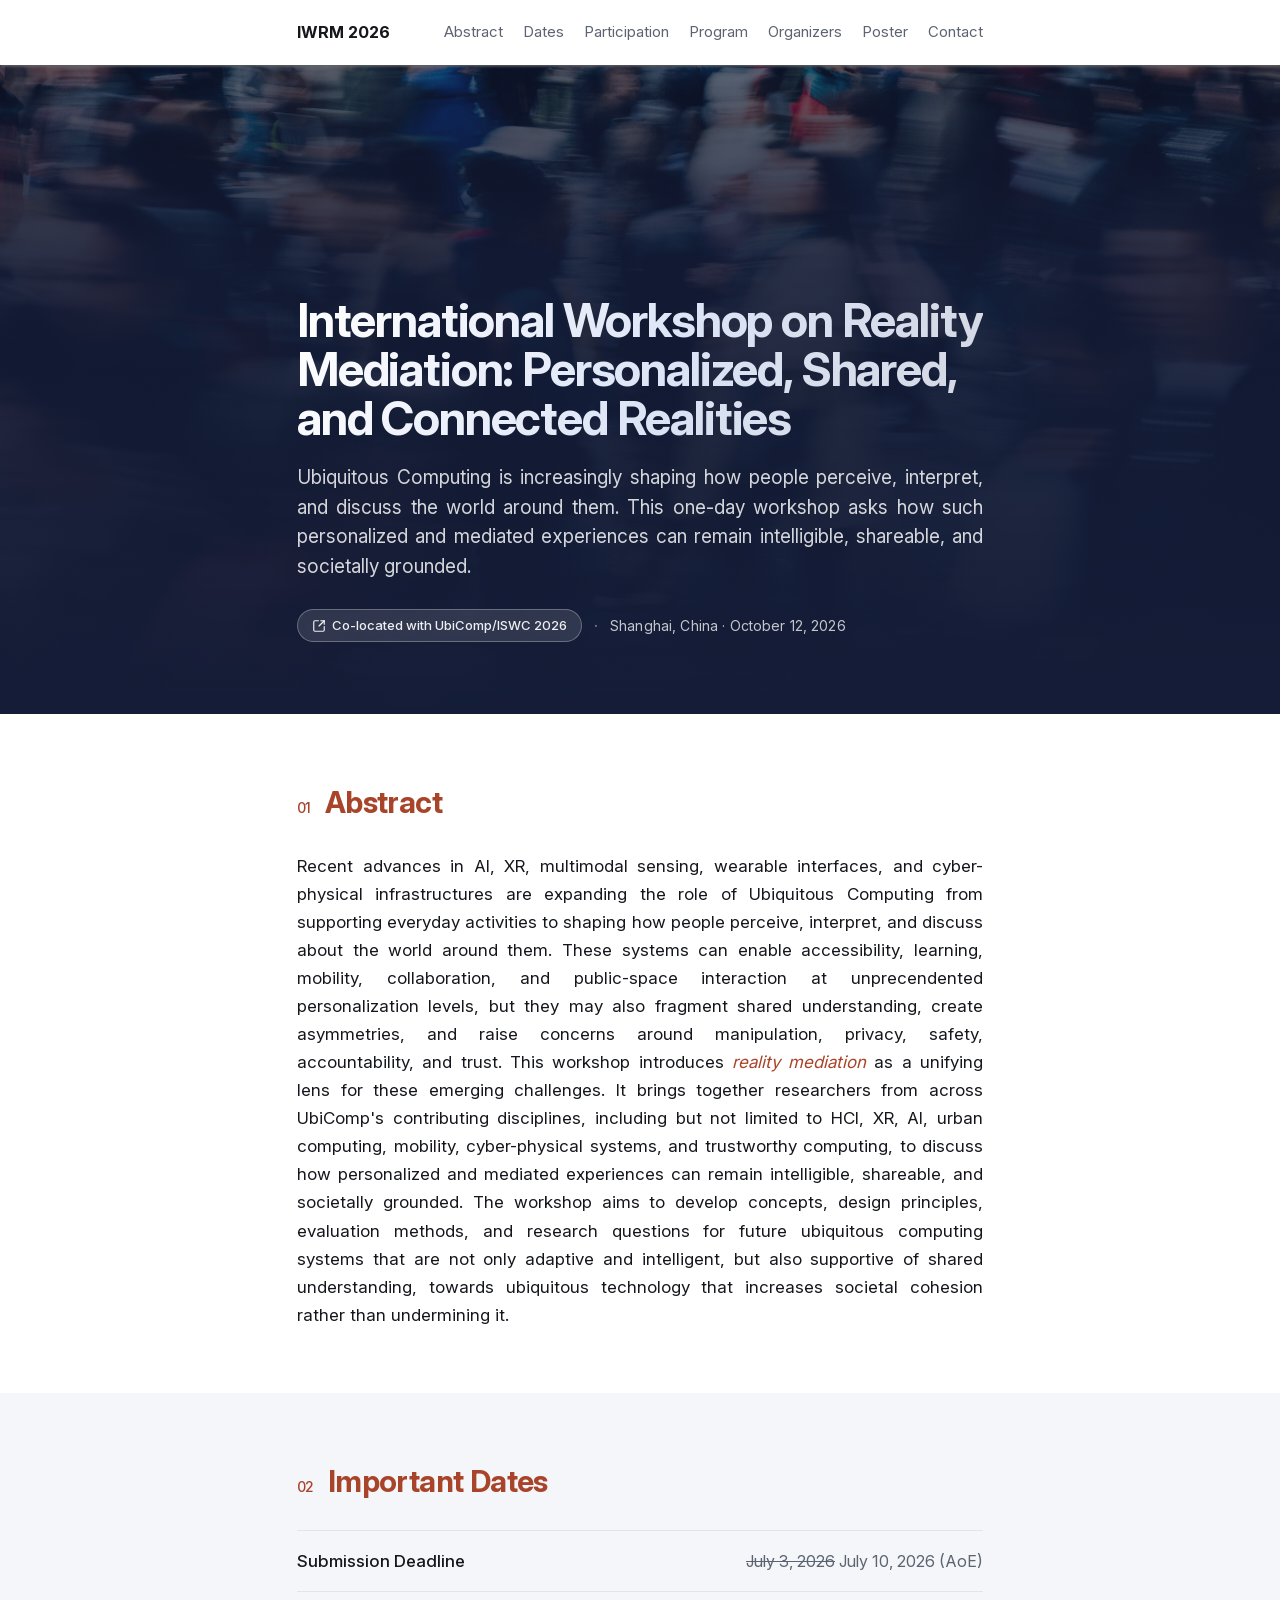
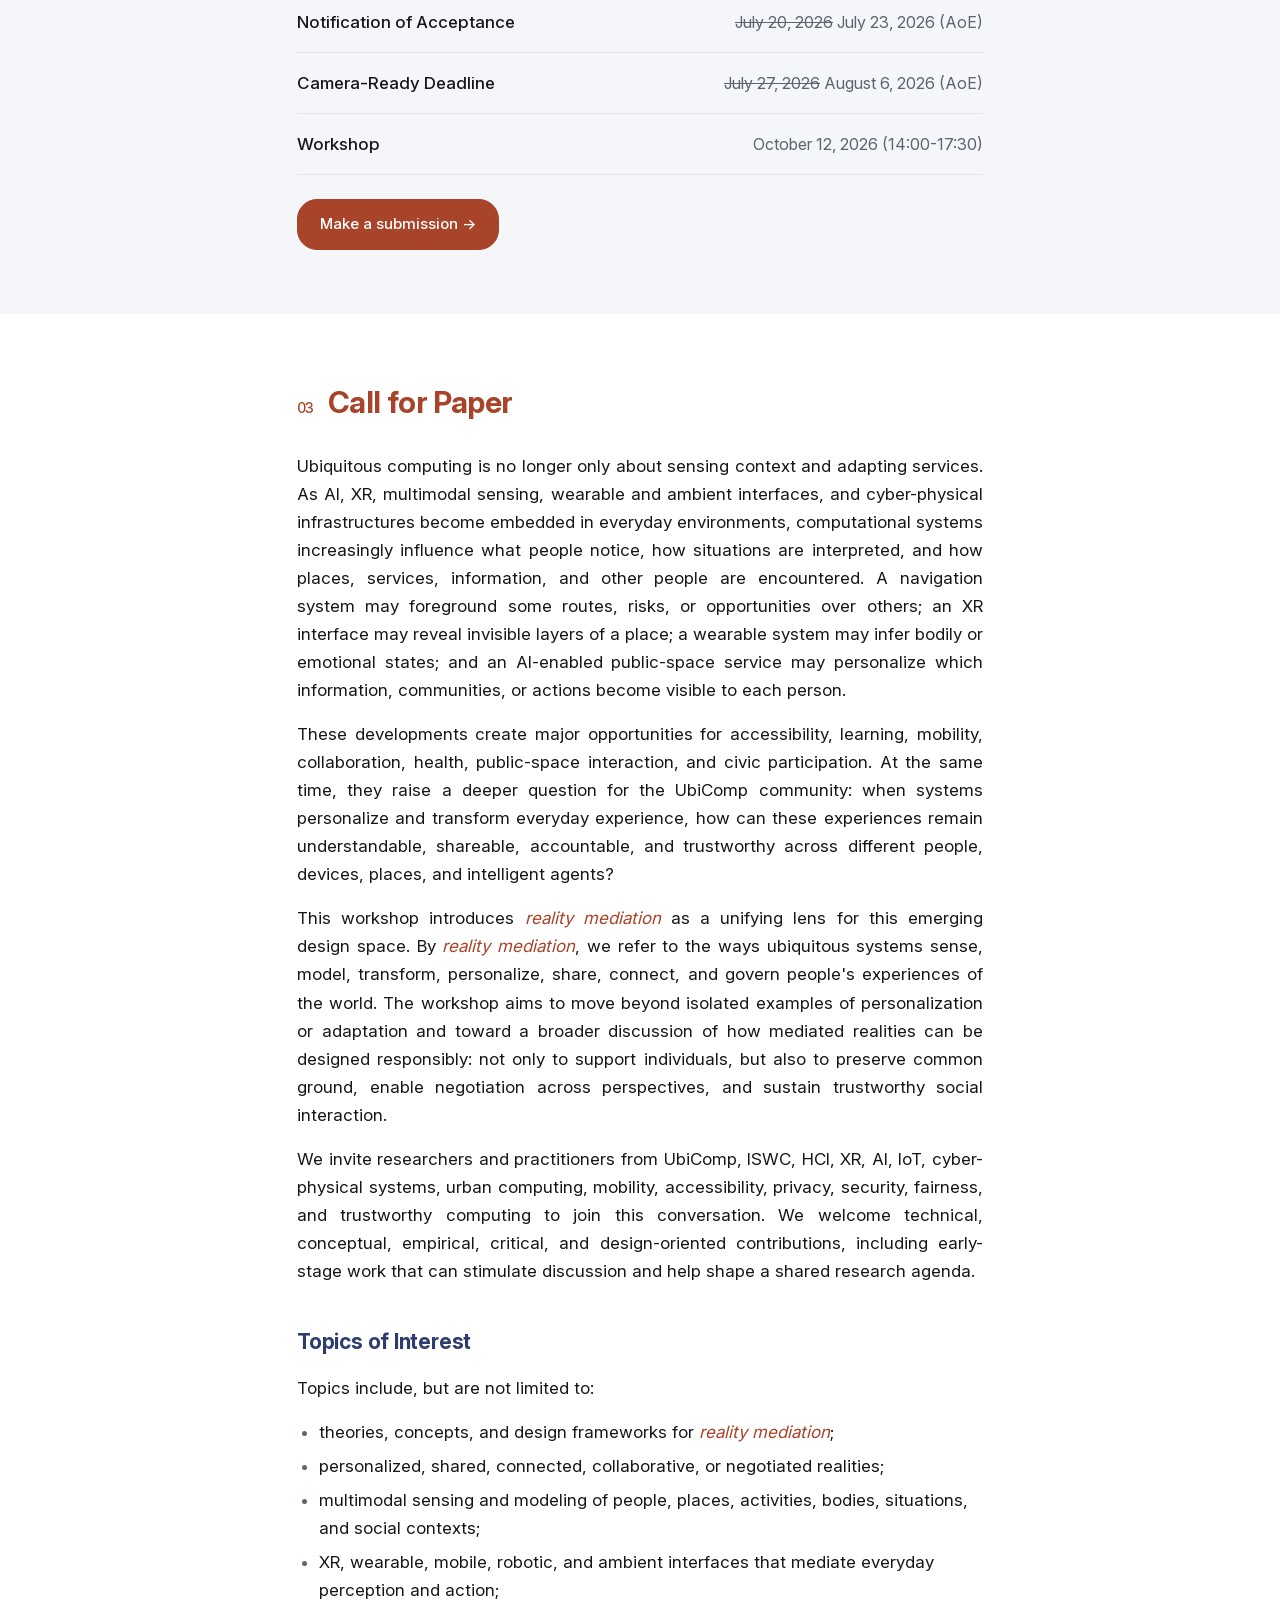
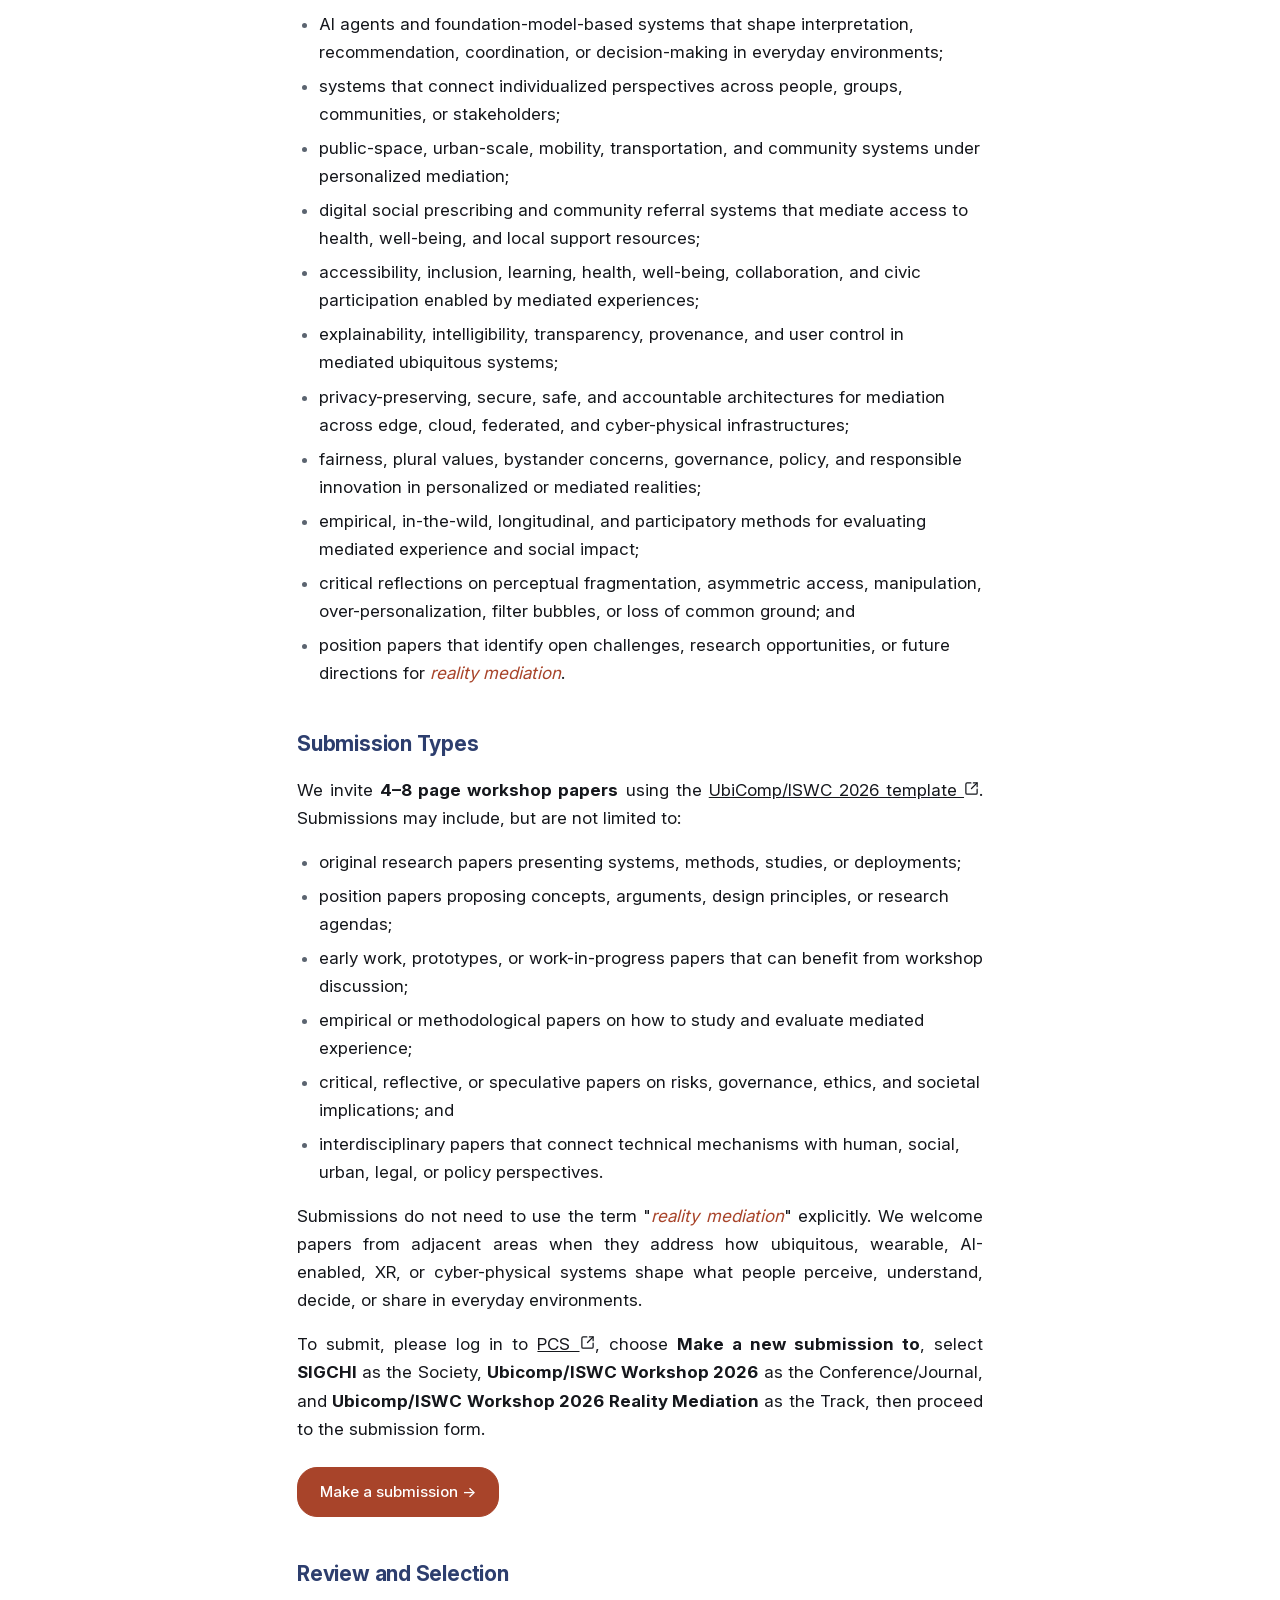
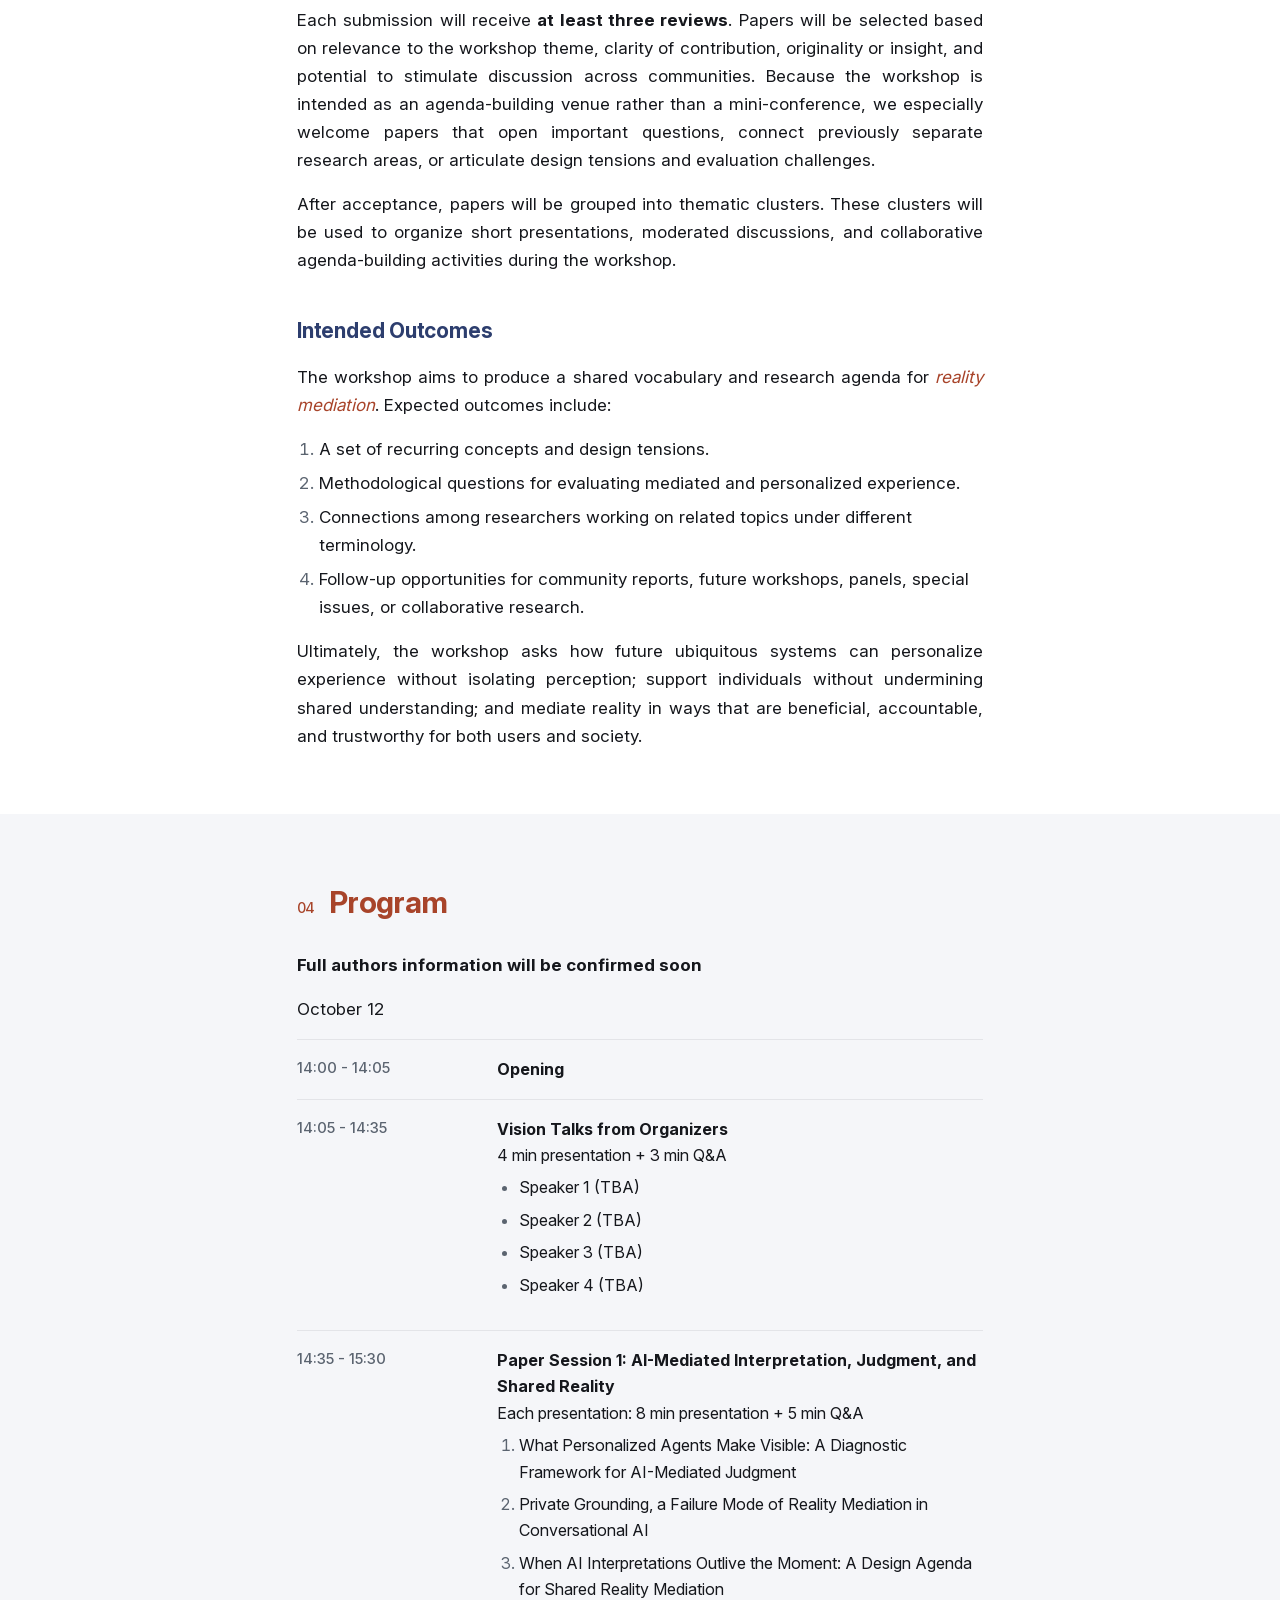
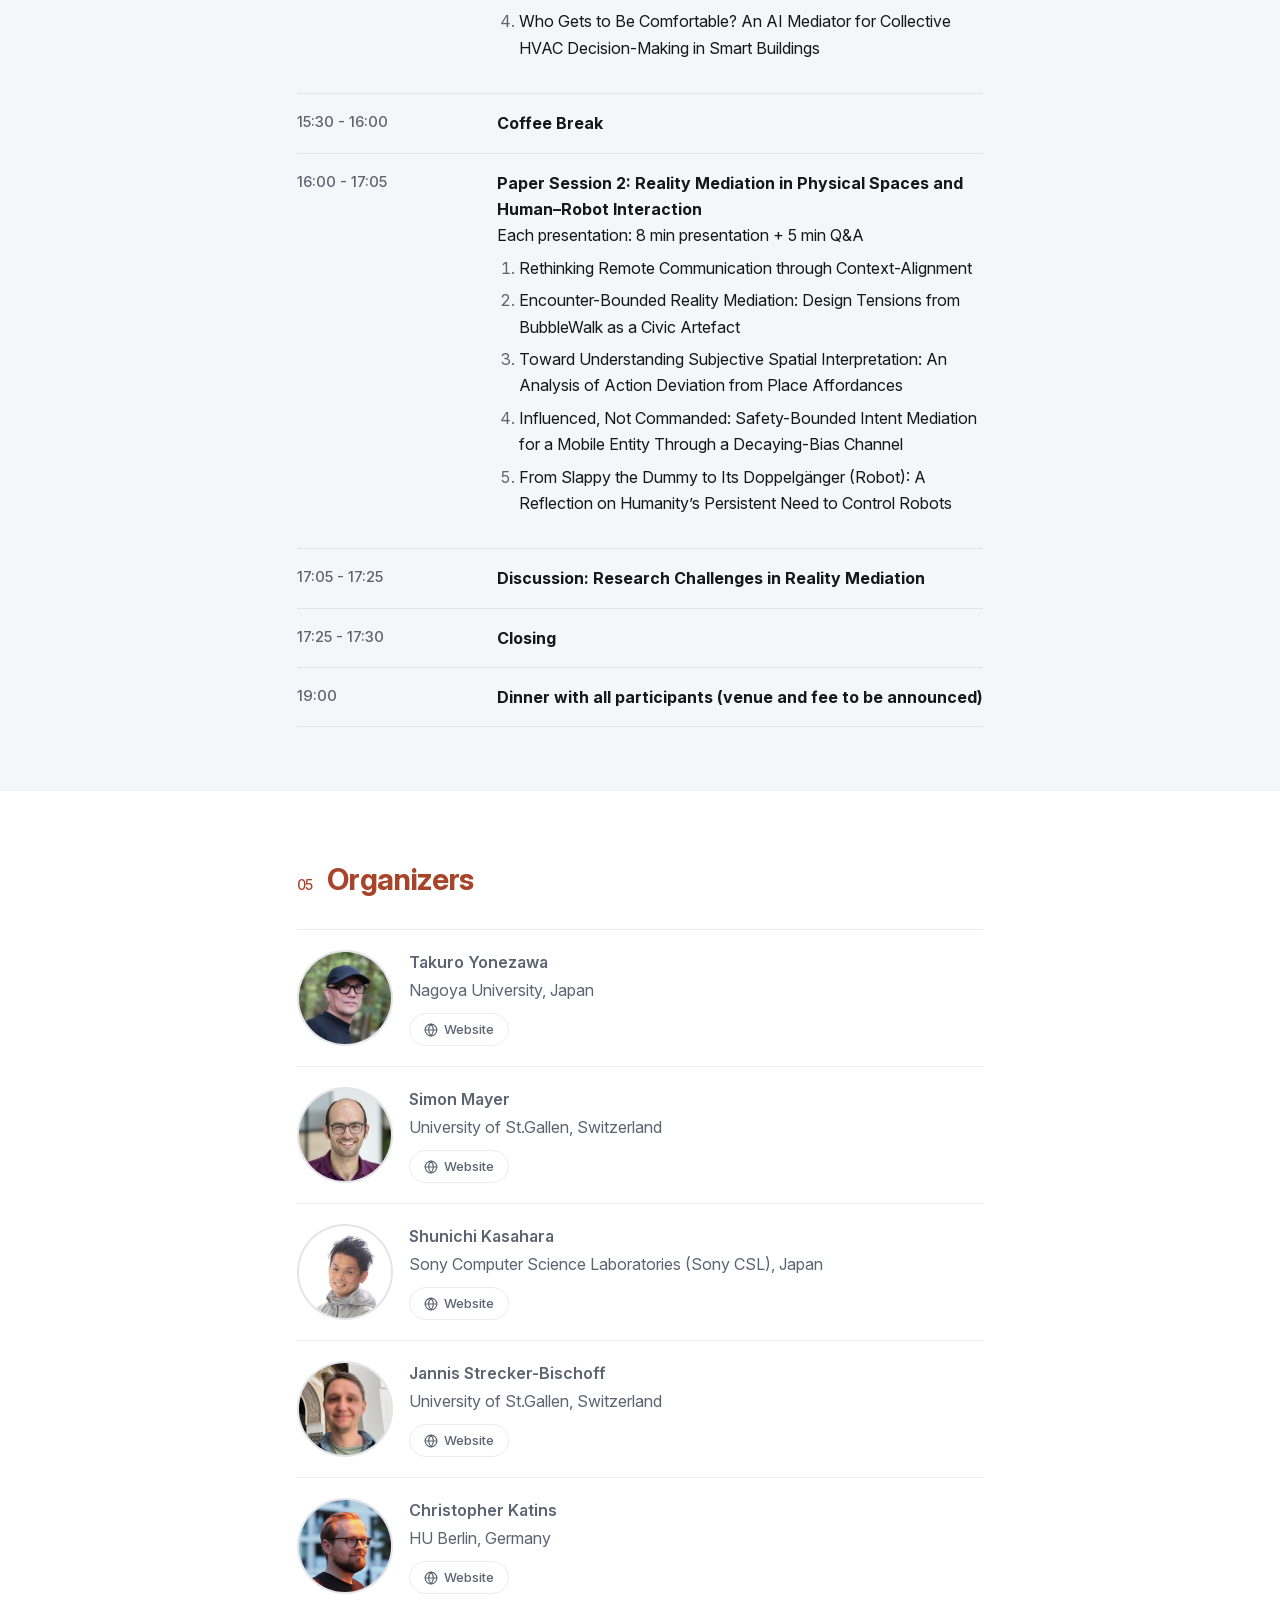
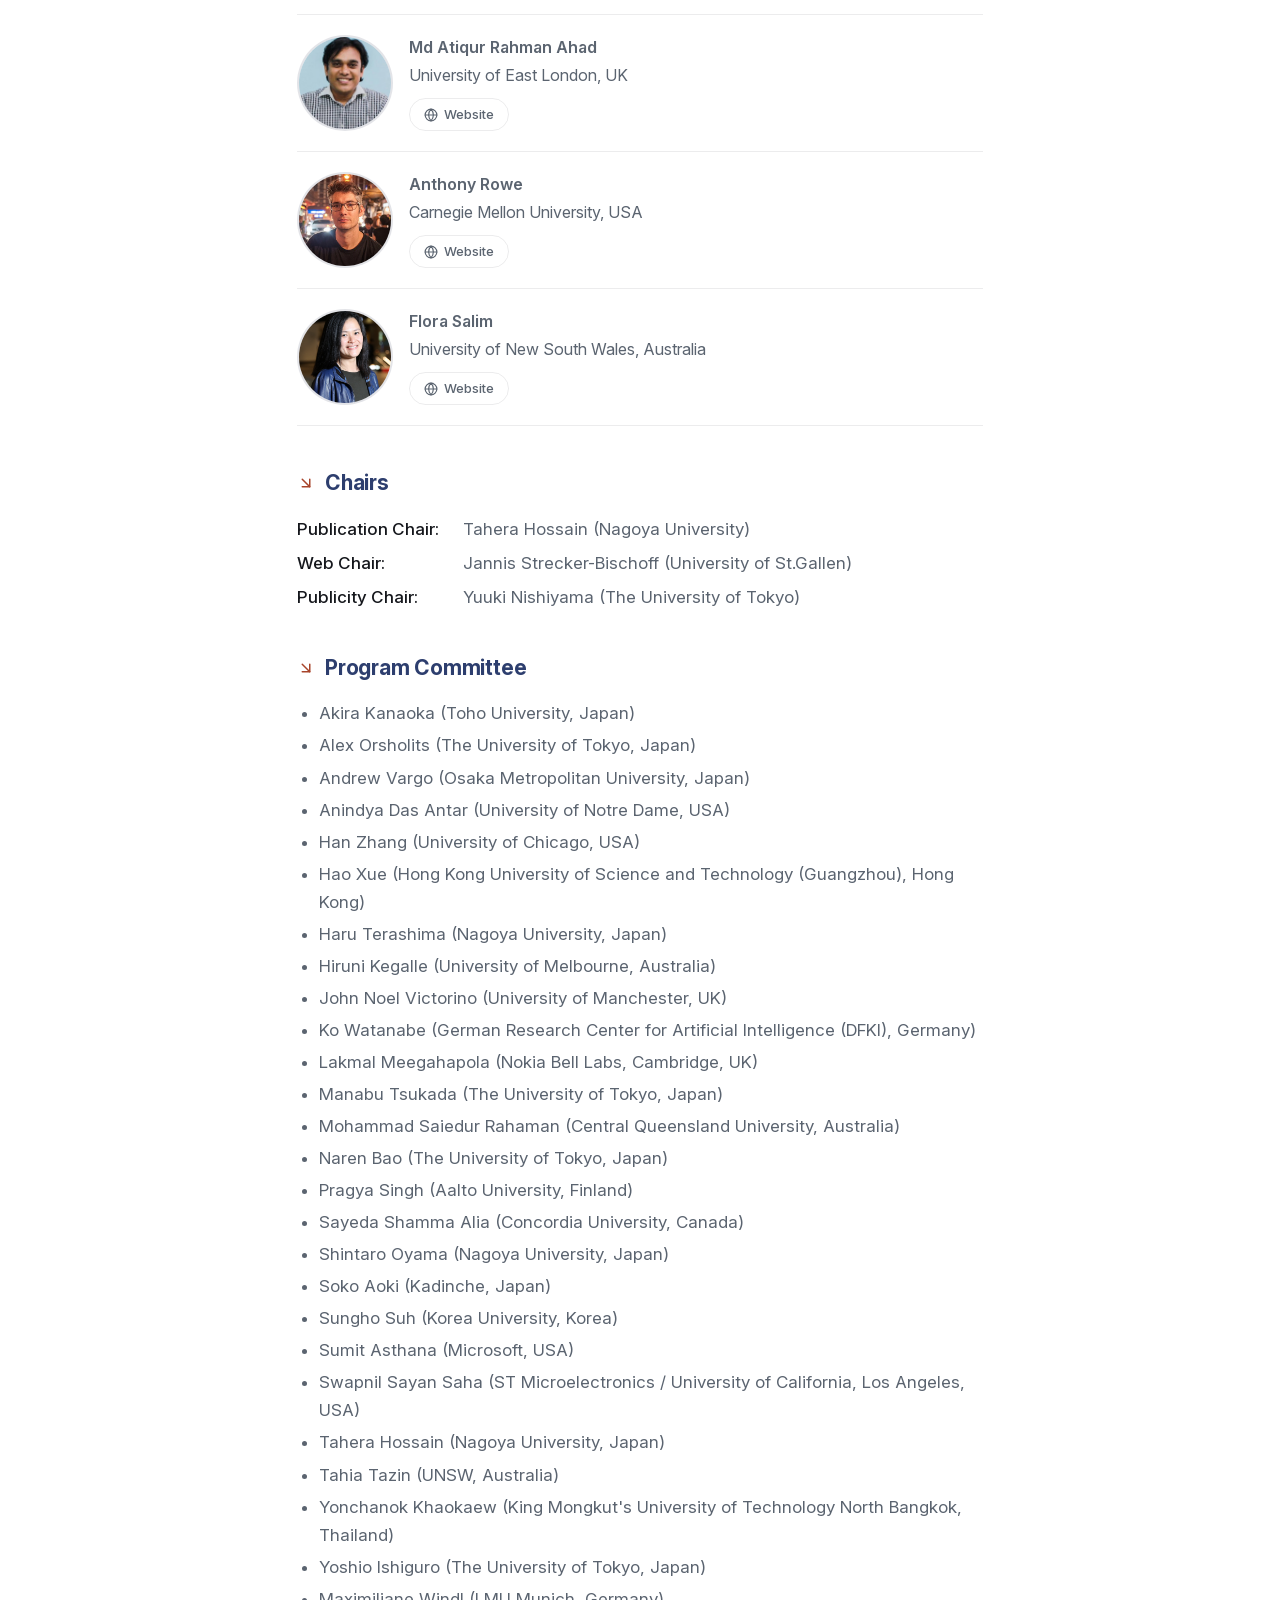
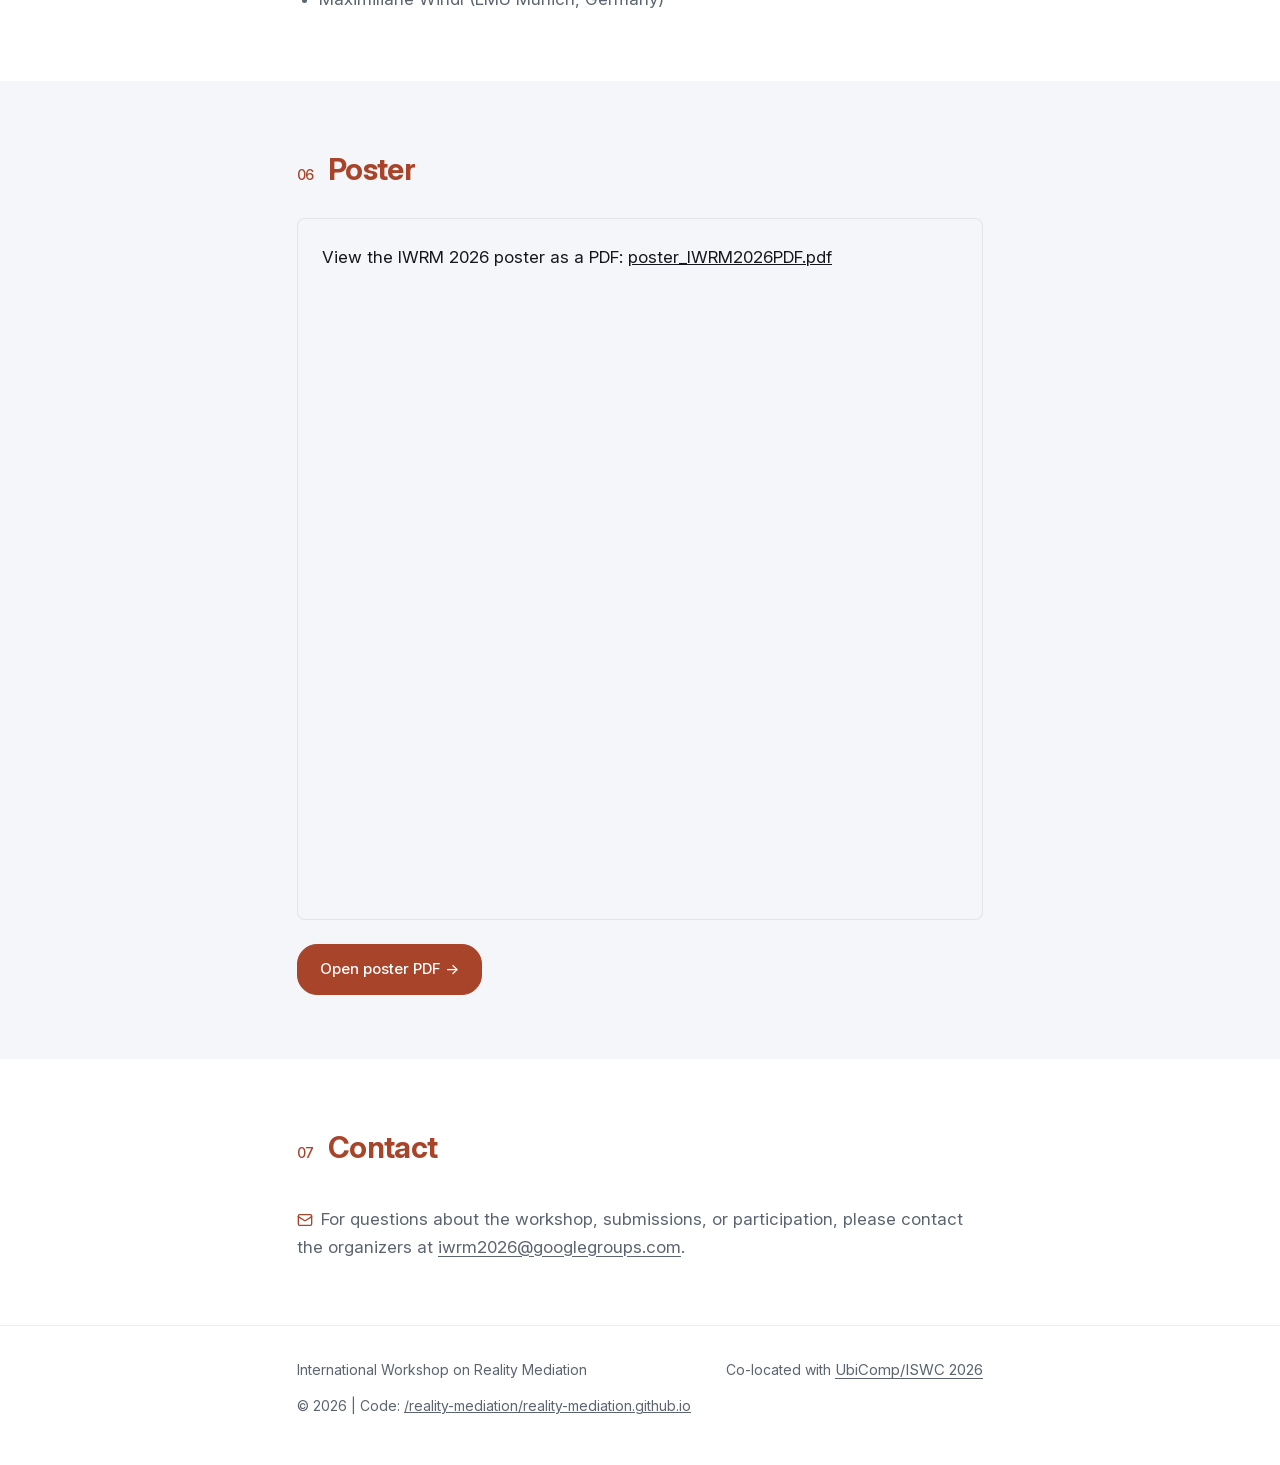
==== commit 862eb939: "Update workshop dates placeholders with actual date" ====
--- a/2026/index.html
+++ b/2026/index.html
@@ -41,7 +41,7 @@
       <p class="hero-meta">
         <a class="link-btn" href="https://www.ubicomp.org/ubicomp-iswc-2026/" target="_blank" rel="noopener"><i data-lucide="square-arrow-out-up-right"></i>Co-located with UbiComp/ISWC 2026</a>
         <span class="hero-meta-sep" aria-hidden="true">·</span>
-        <span class="hero-meta-text">Shanghai, China · October 2026 (TBA)</span>
+        <span class="hero-meta-text">Shanghai, China · October 12, 2026</span>
       </p>
     </div>
   </section>
@@ -60,7 +60,7 @@
         <div><dt>Submission Deadline</dt><dd><s>July 3, 2026</s> July 10, 2026 (AoE)</dd></div>
         <div><dt>Notification of Acceptance</dt><dd><s>July 20, 2026</s> July 23, 2026 (AoE)</dd></div>
         <div><dt>Camera-Ready Deadline</dt><dd><s>July 27, 2026</s> August 6, 2026 (AoE)</dd></div>
-        <div><dt>Workshop</dt><dd>October 11 or 12, 2026 (TBA)</dd></div>
+        <div><dt>Workshop</dt><dd>October 12, 2026 (14:00-17:30)</dd></div>
       </dl>
         <p class="actions">
         <a class="btn" href="https://new.precisionconference.com/user/login" target="_blank" rel="noopener">Make a submission →</a>
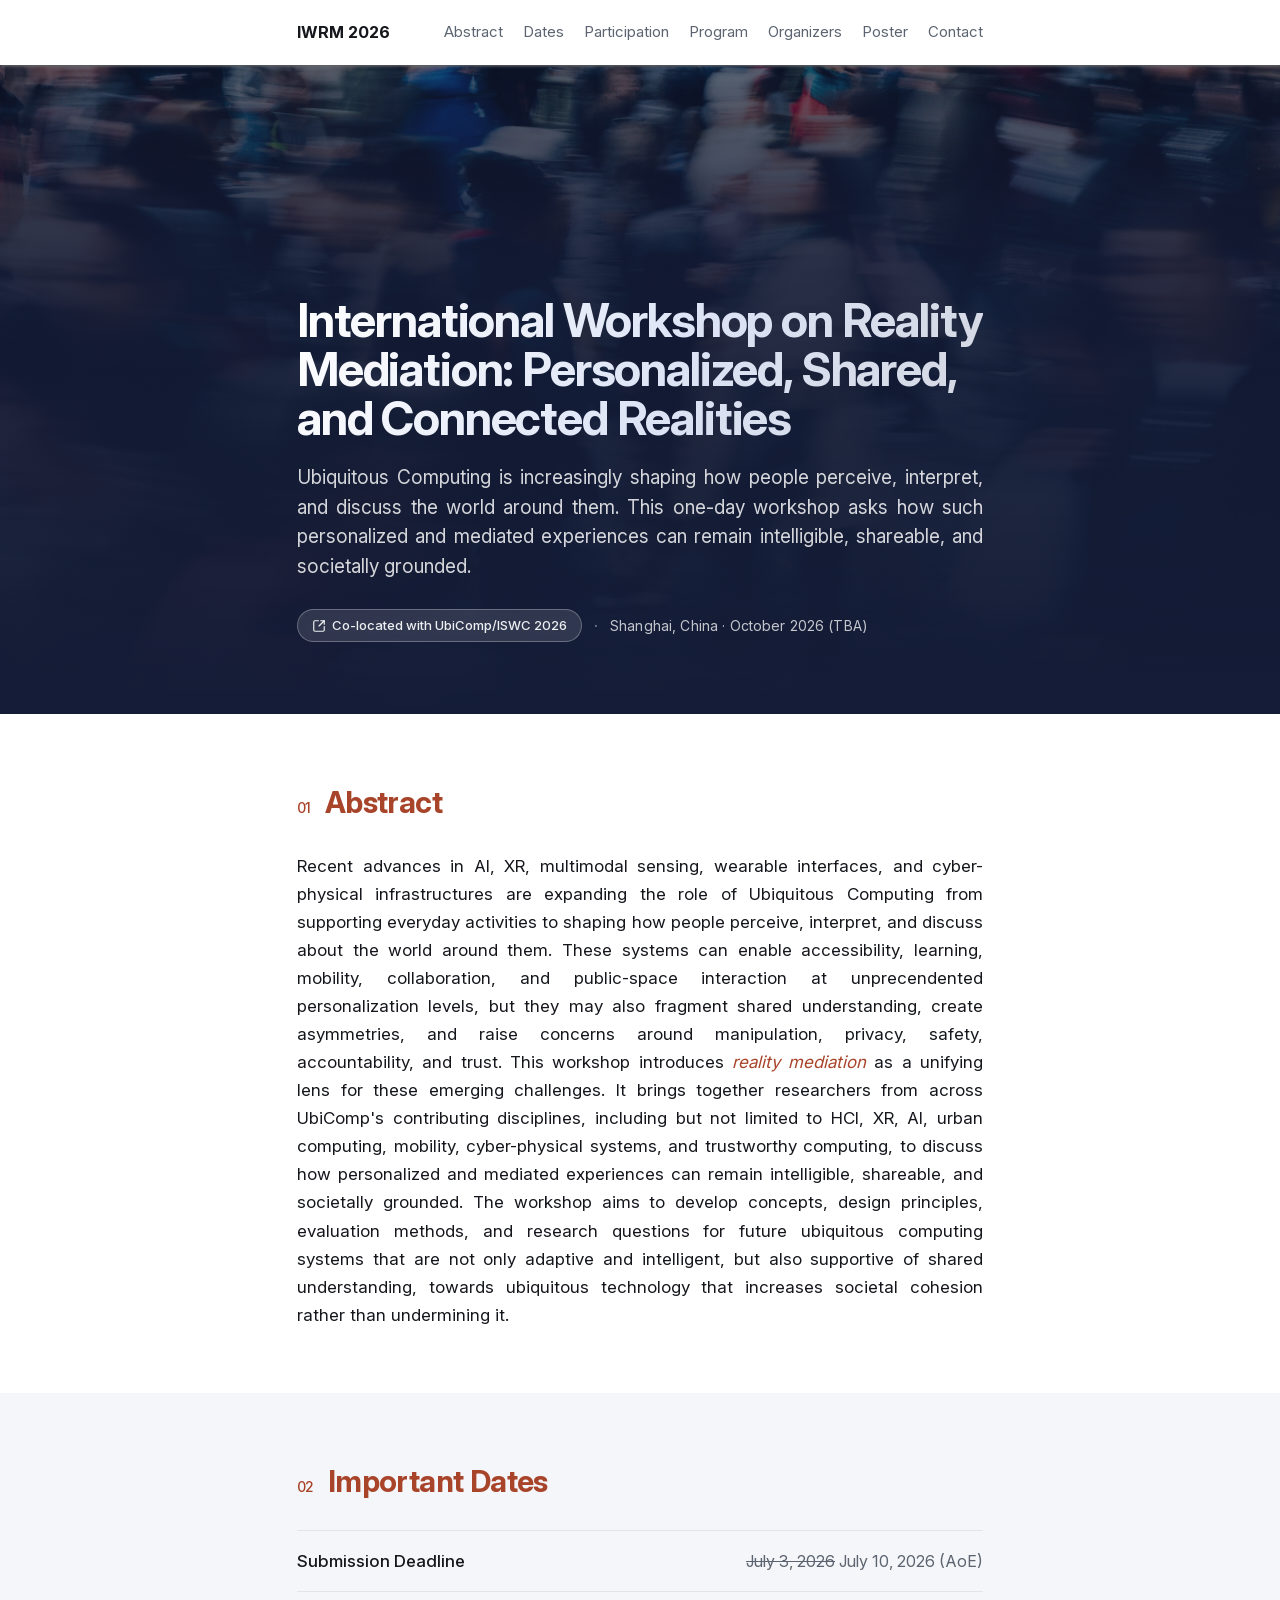
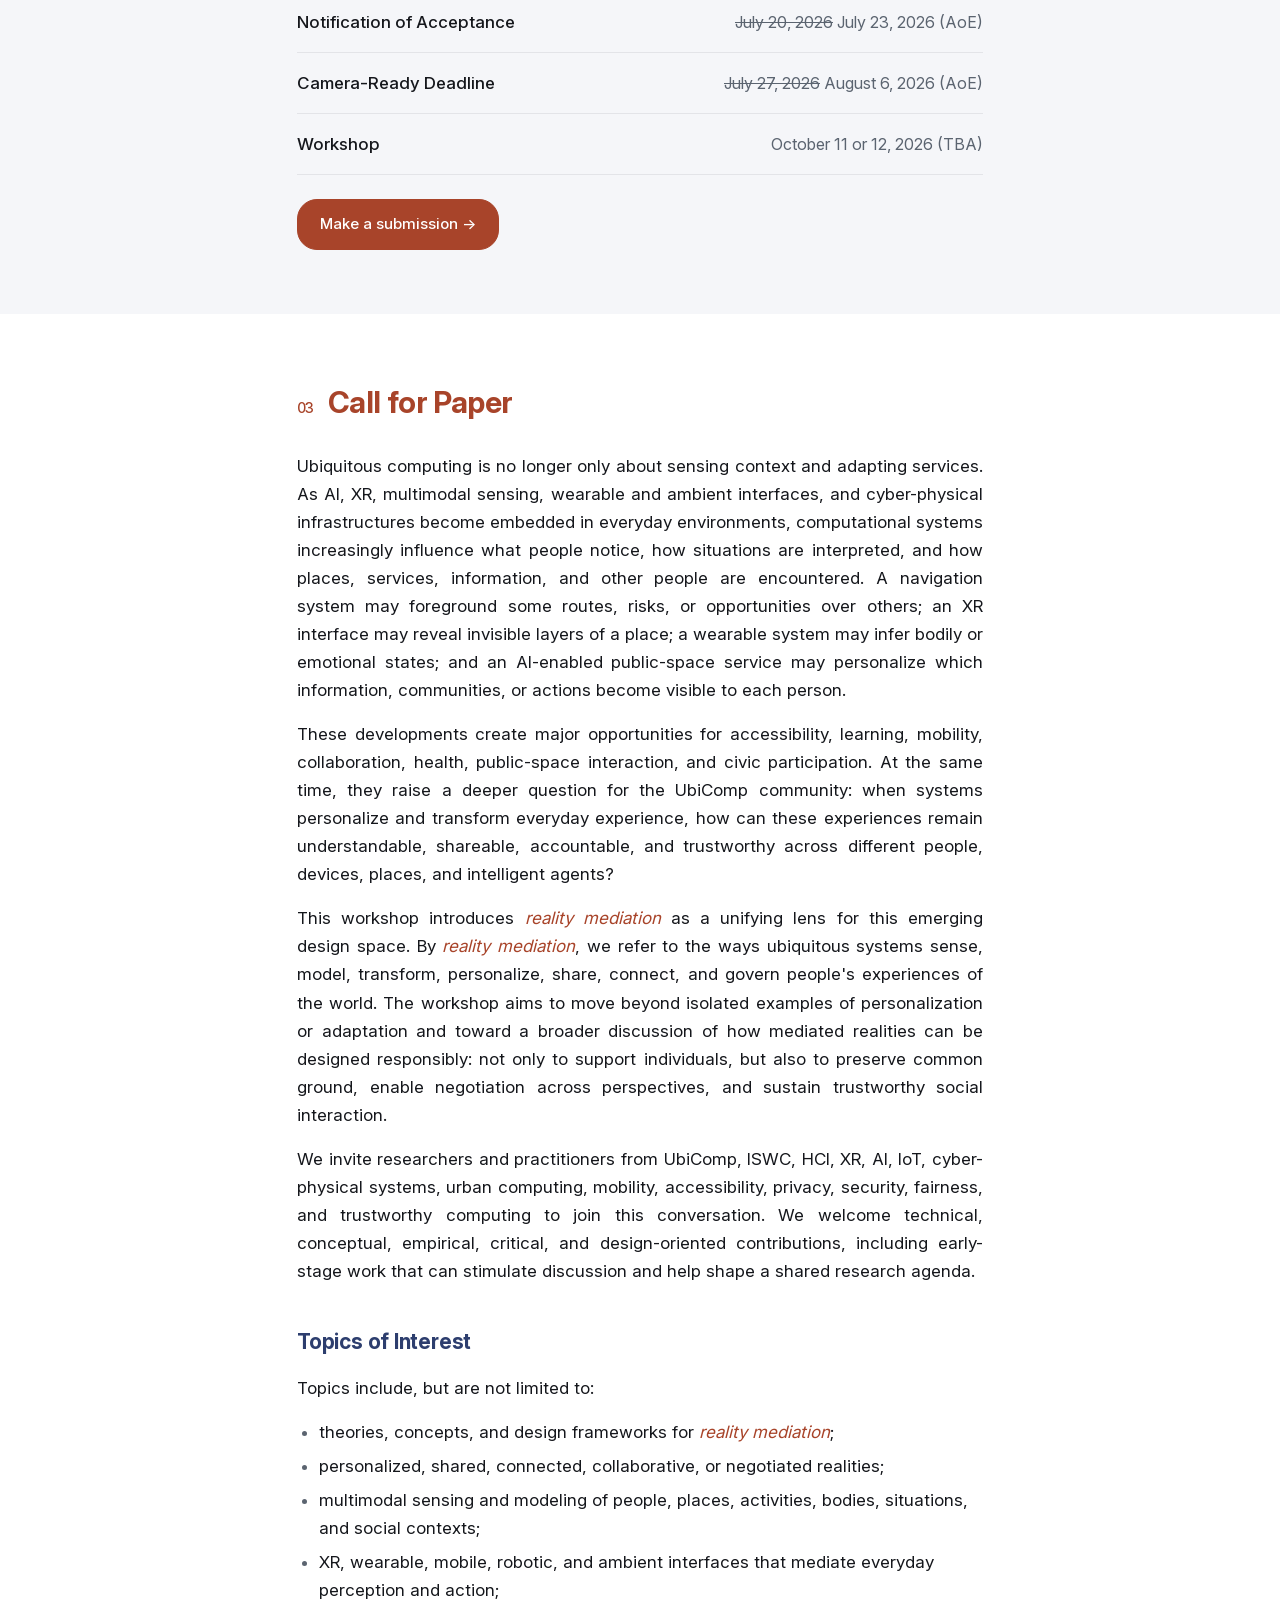
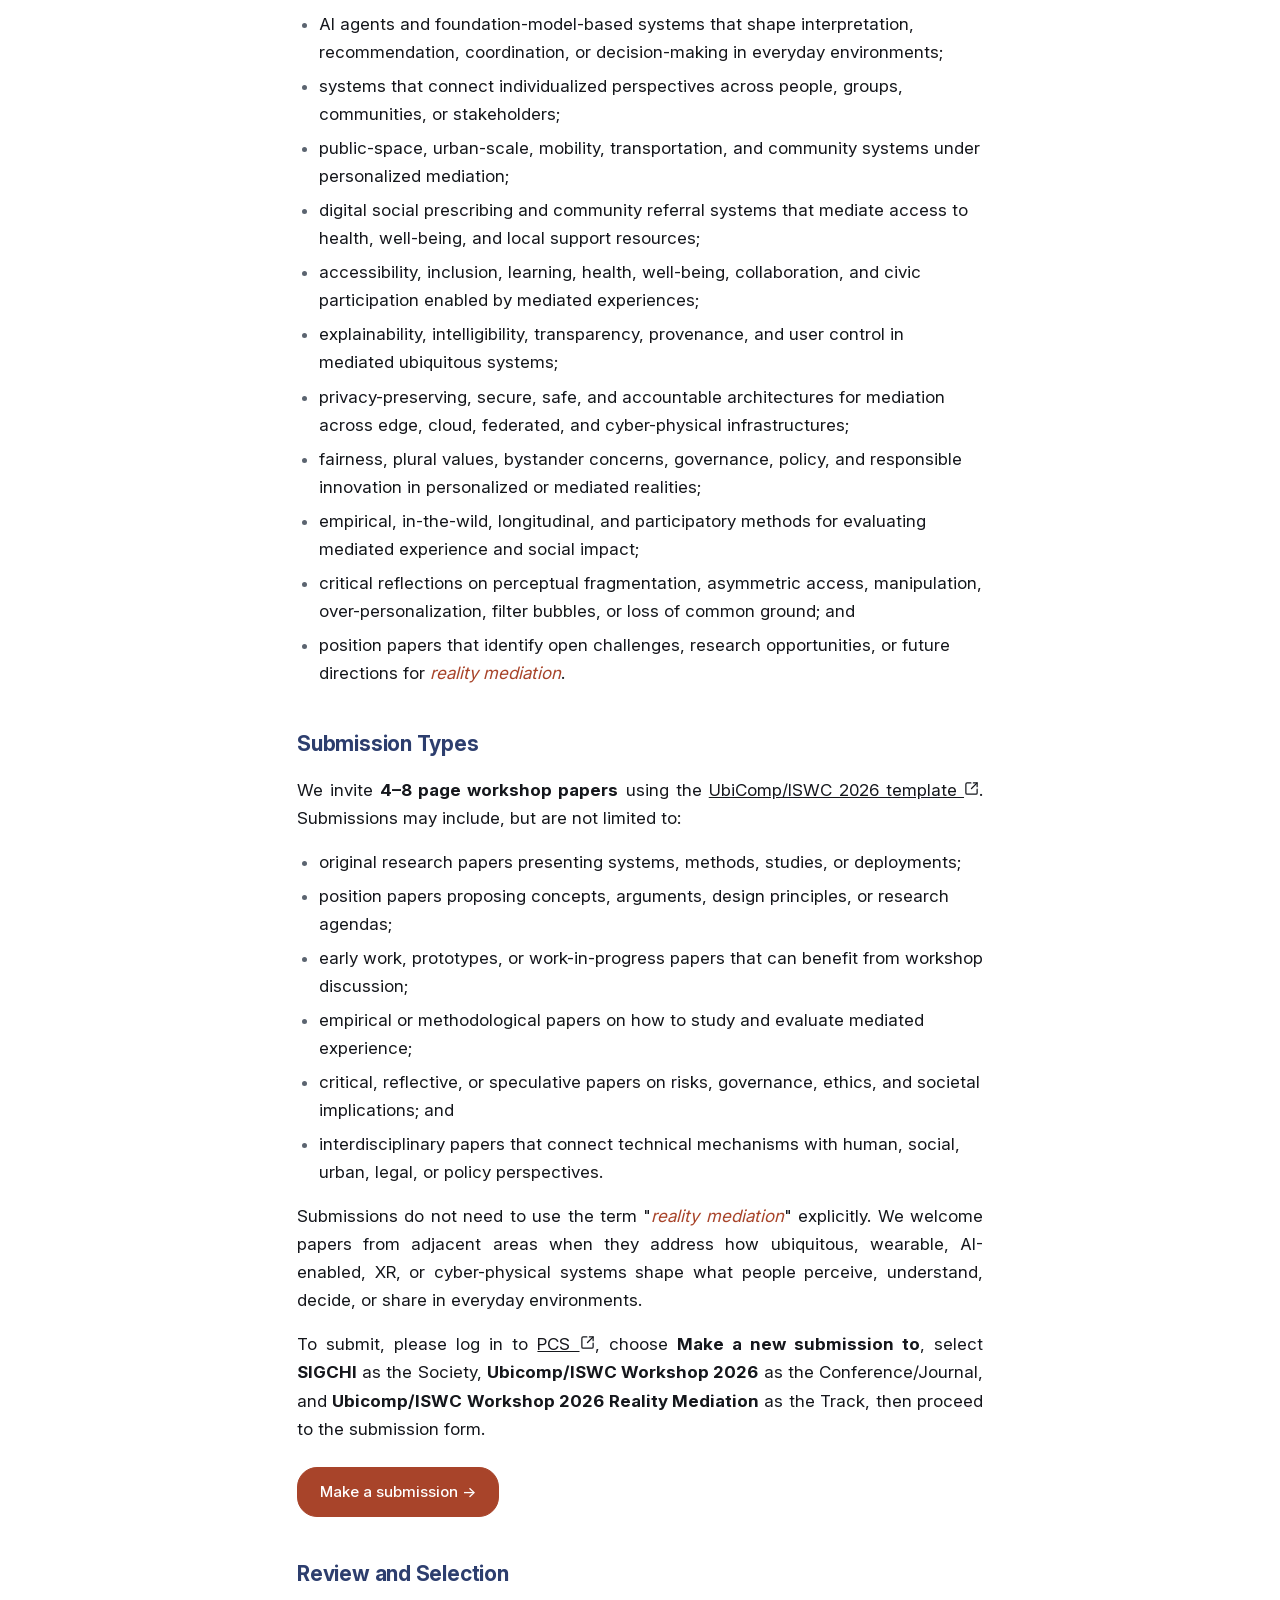
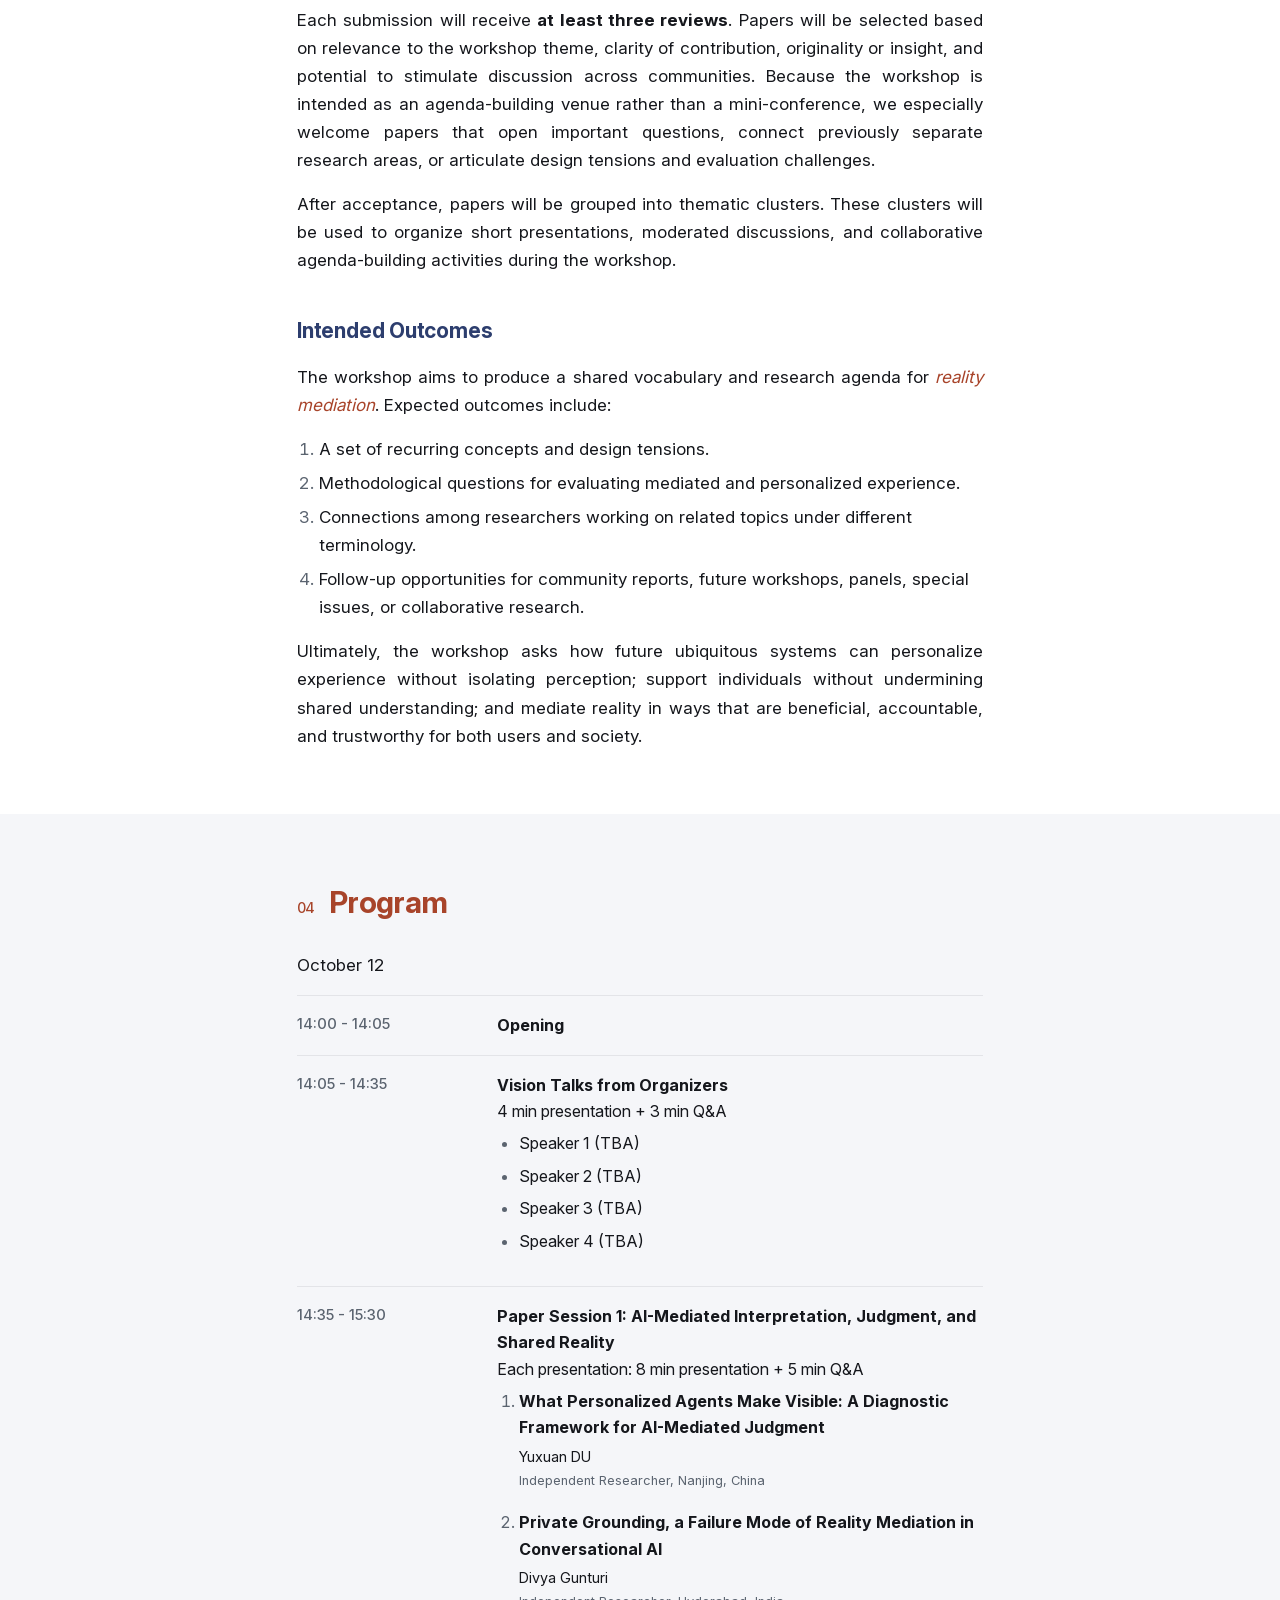
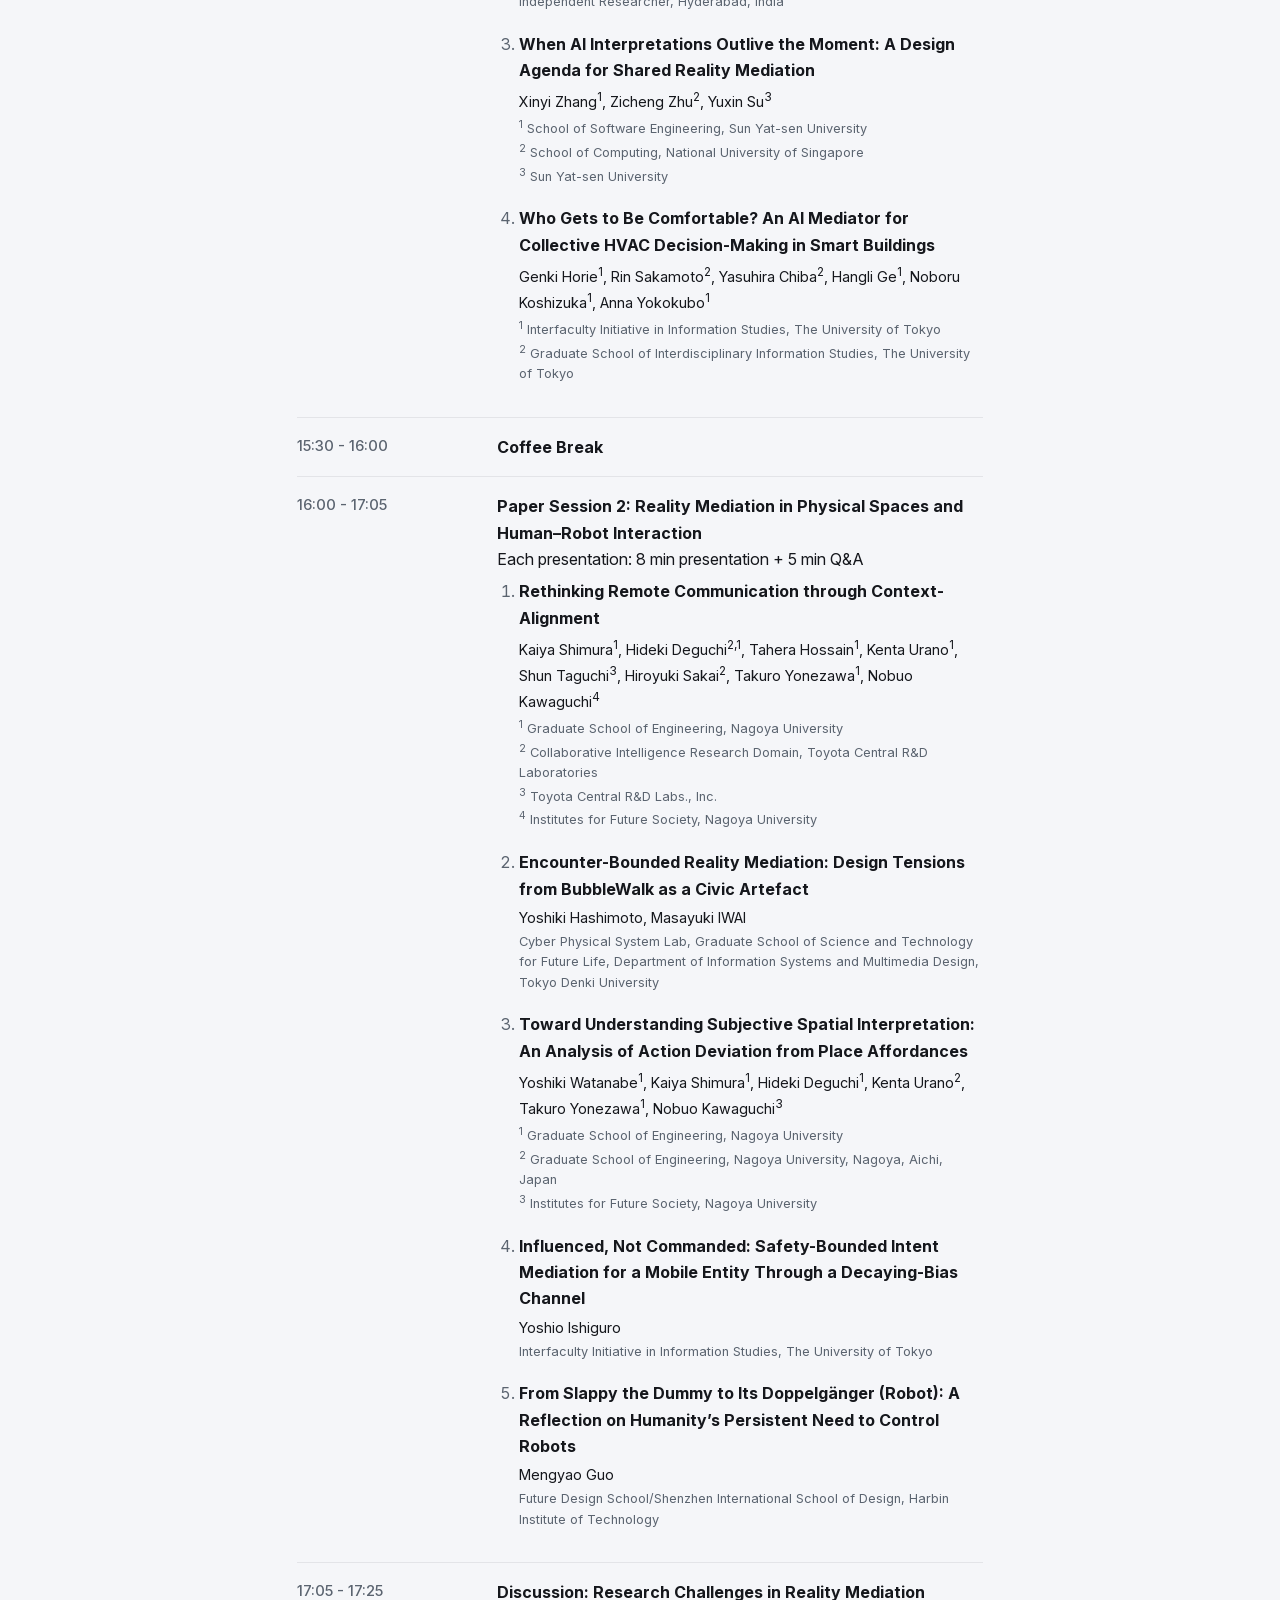
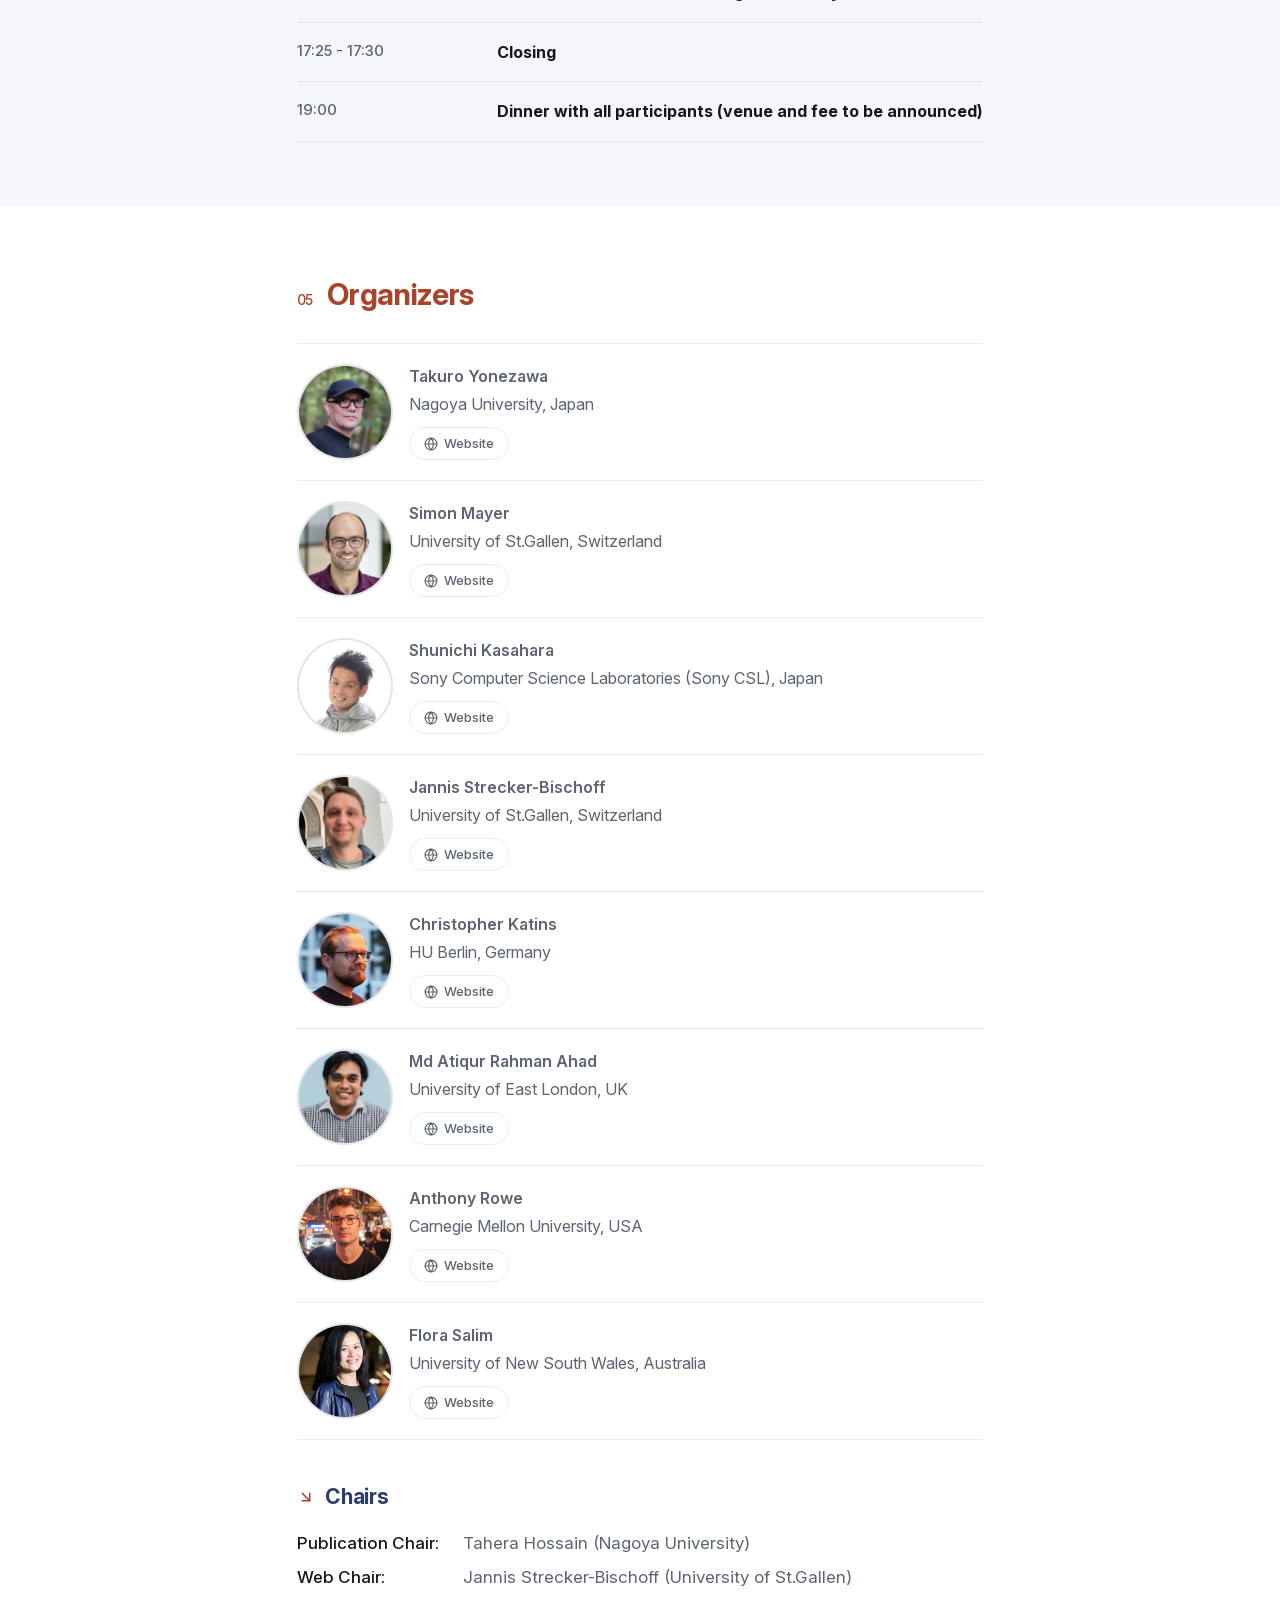
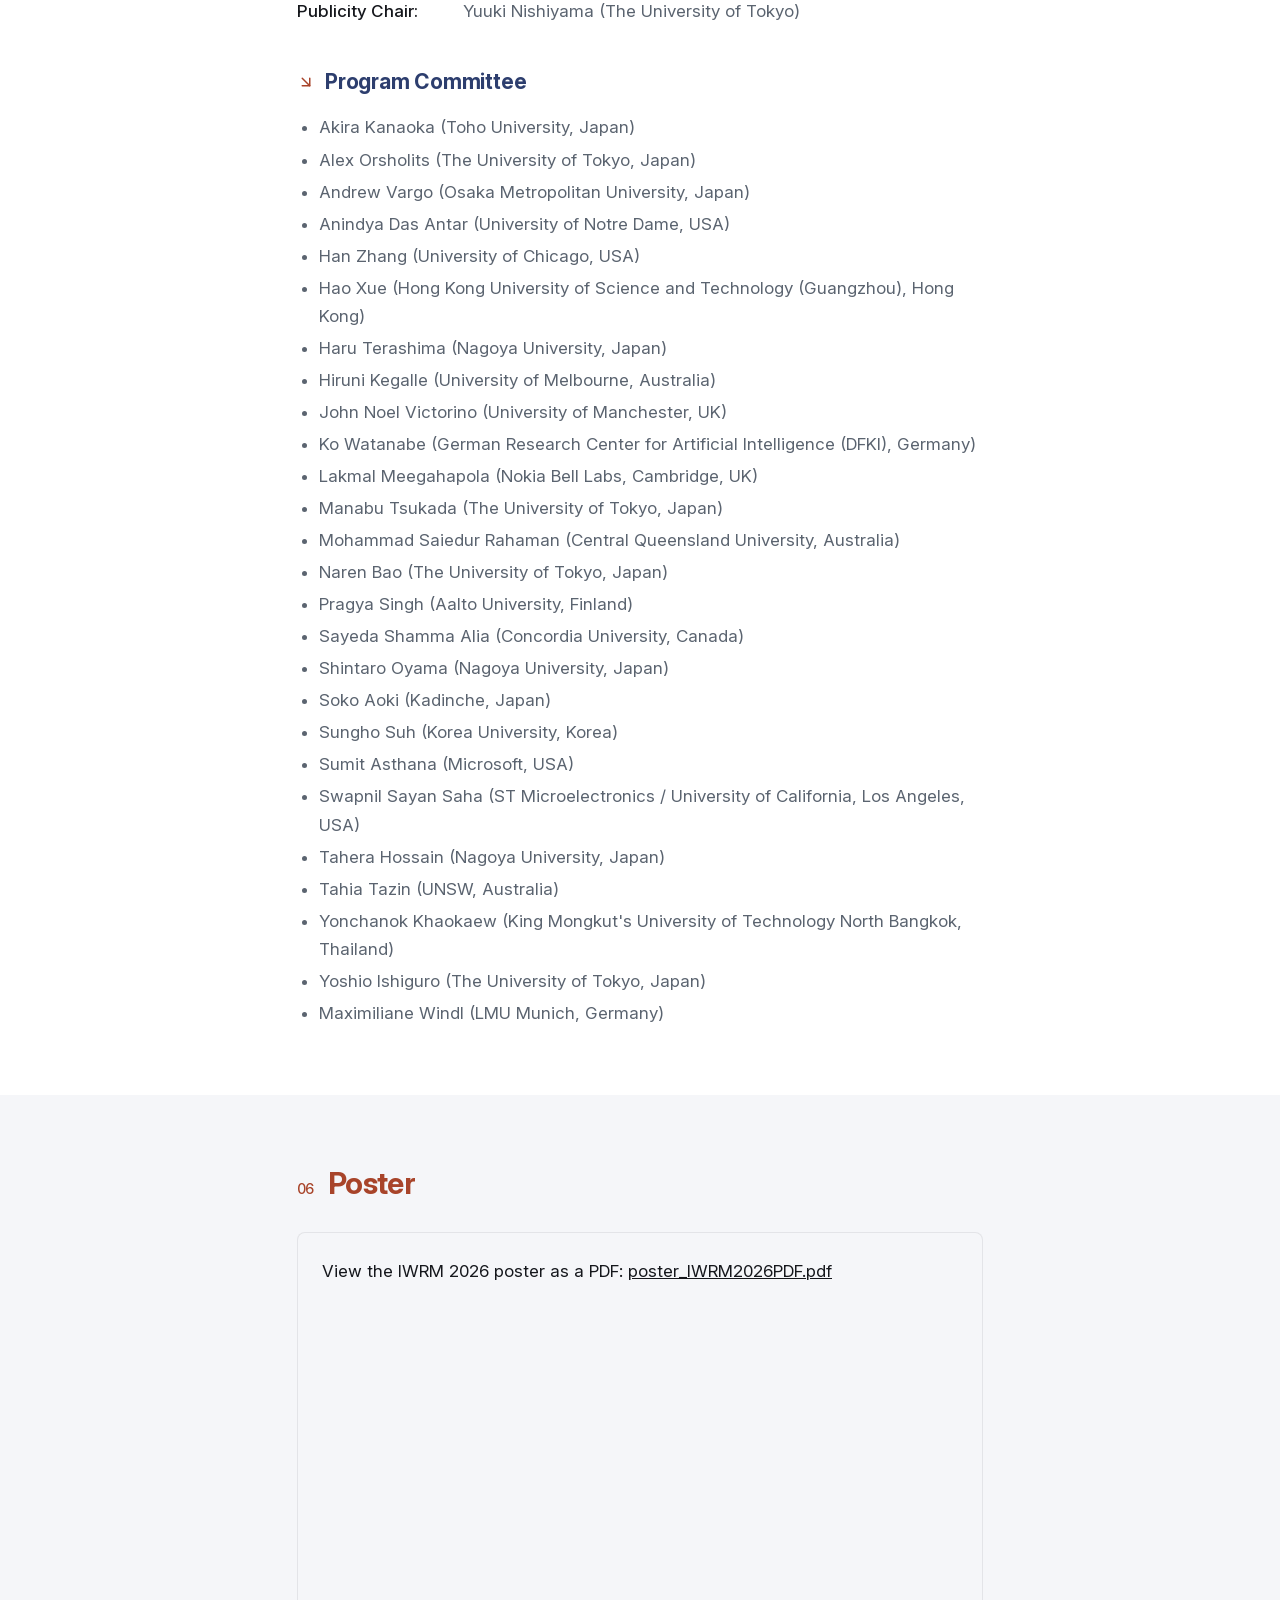
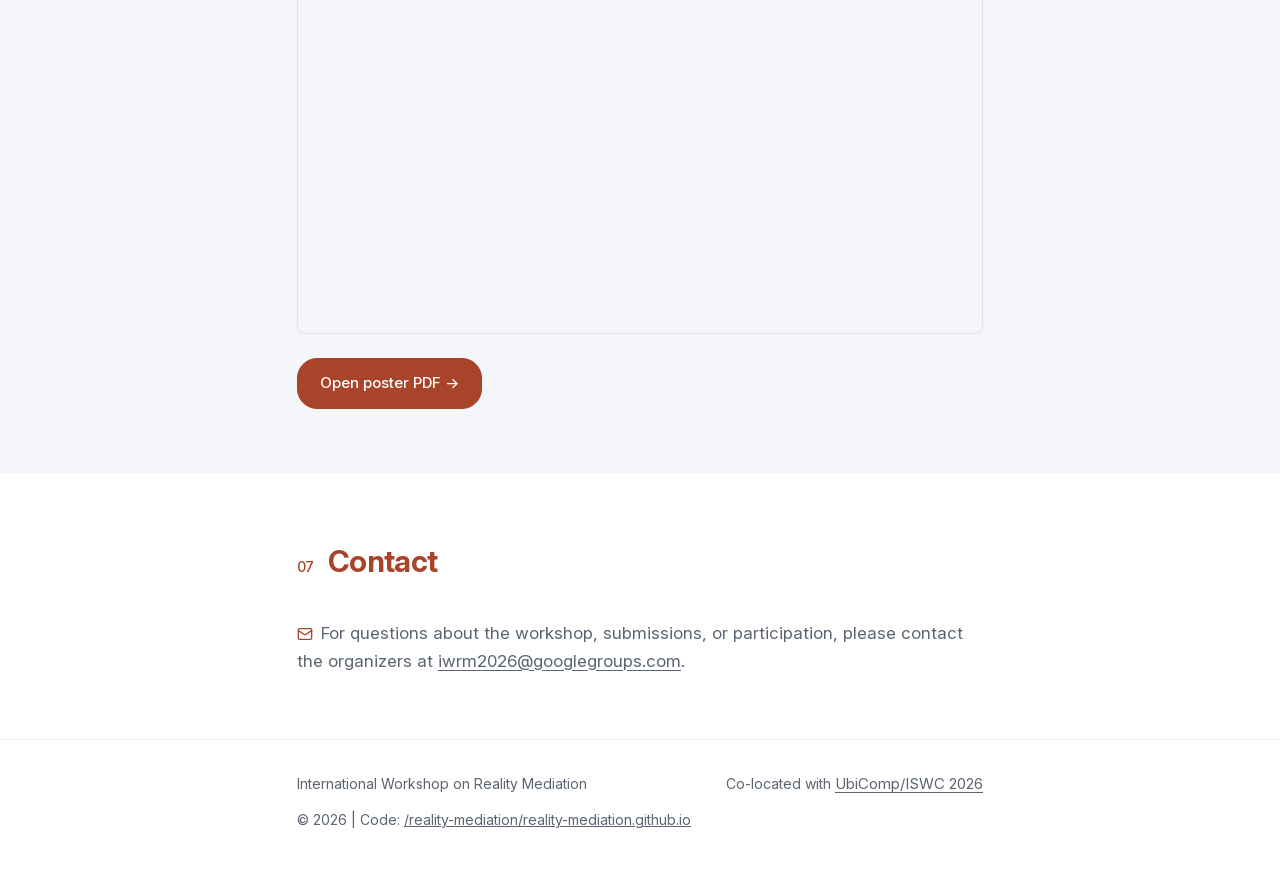
==== commit 480c1ec0: "update the program" ====
--- a/2026/index.html
+++ b/2026/index.html
@@ -41,7 +41,7 @@
       <p class="hero-meta">
         <a class="link-btn" href="https://www.ubicomp.org/ubicomp-iswc-2026/" target="_blank" rel="noopener"><i data-lucide="square-arrow-out-up-right"></i>Co-located with UbiComp/ISWC 2026</a>
         <span class="hero-meta-sep" aria-hidden="true">·</span>
-        <span class="hero-meta-text">Shanghai, China · October 12, 2026</span>
+        <span class="hero-meta-text">Shanghai, China · October 2026 (TBA)</span>
       </p>
     </div>
   </section>
@@ -60,7 +60,7 @@
         <div><dt>Submission Deadline</dt><dd><s>July 3, 2026</s> July 10, 2026 (AoE)</dd></div>
         <div><dt>Notification of Acceptance</dt><dd><s>July 20, 2026</s> July 23, 2026 (AoE)</dd></div>
         <div><dt>Camera-Ready Deadline</dt><dd><s>July 27, 2026</s> August 6, 2026 (AoE)</dd></div>
-        <div><dt>Workshop</dt><dd>October 12, 2026 (14:00-17:30)</dd></div>
+        <div><dt>Workshop</dt><dd>October 11 or 12, 2026 (TBA)</dd></div>
       </dl>
         <p class="actions">
         <a class="btn" href="https://new.precisionconference.com/user/login" target="_blank" rel="noopener">Make a submission →</a>
@@ -136,7 +136,6 @@
   <section id="schedule" class="section">
     <div class="wrap">
       <h2><span class="num">04</span> Program</h2>
-      <p><strong>Full authors information will be confirmed soon</strong></p>
       <p>October 12</p>
       <table class="schedule">
         <tbody>
@@ -151,20 +150,56 @@
           </td></tr>
           <tr class="schedule-group"><td class="time">14:35 - 15:30</td><td><strong>Paper Session 1: AI-Mediated Interpretation, Judgment, and Shared Reality</strong><br><span class="schedule-note">Each presentation: 8 min presentation + 5 min Q&amp;A</span>
             <ol>
-              <li>What Personalized Agents Make Visible: A Diagnostic Framework for AI-Mediated Judgment</li>
-              <li>Private Grounding, a Failure Mode of Reality Mediation in Conversational AI</li>
-              <li>When AI Interpretations Outlive the Moment: A Design Agenda for Shared Reality Mediation</li>
-              <li>Who Gets to Be Comfortable? An AI Mediator for Collective HVAC Decision-Making in Smart Buildings</li>
+              <li class="paper">
+                <strong>What Personalized Agents Make Visible: A Diagnostic Framework for AI-Mediated Judgment</strong>
+                <div class="paper-authors">Yuxuan DU</div>
+                <div class="paper-affiliations">Independent Researcher, Nanjing, China</div>
+              </li>
+              <li class="paper">
+                <strong>Private Grounding, a Failure Mode of Reality Mediation in Conversational AI</strong>
+                <div class="paper-authors">Divya Gunturi</div>
+                <div class="paper-affiliations">Independent Researcher, Hyderabad, India</div>
+              </li>
+              <li class="paper">
+                <strong>When AI Interpretations Outlive the Moment: A Design Agenda for Shared Reality Mediation</strong>
+                <div class="paper-authors">Xinyi Zhang<sup>1</sup>, Zicheng Zhu<sup>2</sup>, Yuxin Su<sup>3</sup></div>
+                <div class="paper-affiliations"><sup>1</sup> School of Software Engineering, Sun Yat-sen University<br><sup>2</sup> School of Computing, National University of Singapore<br><sup>3</sup> Sun Yat-sen University</div>
+              </li>
+              <li class="paper">
+                <strong>Who Gets to Be Comfortable? An AI Mediator for Collective HVAC Decision-Making in Smart Buildings</strong>
+                <div class="paper-authors">Genki Horie<sup>1</sup>, Rin Sakamoto<sup>2</sup>, Yasuhira Chiba<sup>2</sup>, Hangli Ge<sup>1</sup>, Noboru Koshizuka<sup>1</sup>, Anna Yokokubo<sup>1</sup></div>
+                <div class="paper-affiliations"><sup>1</sup> Interfaculty Initiative in Information Studies, The University of Tokyo<br><sup>2</sup> Graduate School of Interdisciplinary Information Studies, The University of Tokyo</div>
+              </li>
             </ol>
           </td></tr>
           <tr><td class="time">15:30 - 16:00</td><td><strong>Coffee Break</strong></td></tr>
           <tr class="schedule-group"><td class="time">16:00 - 17:05</td><td><strong>Paper Session 2: Reality Mediation in Physical Spaces and Human&ndash;Robot Interaction</strong><br><span class="schedule-note">Each presentation: 8 min presentation + 5 min Q&amp;A</span>
             <ol>
-              <li>Rethinking Remote Communication through Context-Alignment</li>
-              <li>Encounter-Bounded Reality Mediation: Design Tensions from BubbleWalk as a Civic Artefact</li>
-              <li>Toward Understanding Subjective Spatial Interpretation: An Analysis of Action Deviation from Place Affordances</li>
-              <li>Influenced, Not Commanded: Safety-Bounded Intent Mediation for a Mobile Entity Through a Decaying-Bias Channel</li>
-              <li>From Slappy the Dummy to Its Doppelg&auml;nger (Robot): A Reflection on Humanity&rsquo;s Persistent Need to Control Robots</li>
+              <li class="paper">
+                <strong>Rethinking Remote Communication through Context-Alignment</strong>
+                <div class="paper-authors">Kaiya Shimura<sup>1</sup>, Hideki Deguchi<sup>2,1</sup>, Tahera Hossain<sup>1</sup>, Kenta Urano<sup>1</sup>, Shun Taguchi<sup>3</sup>, Hiroyuki Sakai<sup>2</sup>, Takuro Yonezawa<sup>1</sup>, Nobuo Kawaguchi<sup>4</sup></div>
+                <div class="paper-affiliations"><sup>1</sup> Graduate School of Engineering, Nagoya University<br><sup>2</sup> Collaborative Intelligence Research Domain, Toyota Central R&amp;D Laboratories<br><sup>3</sup> Toyota Central R&amp;D Labs., Inc.<br><sup>4</sup> Institutes for Future Society, Nagoya University</div>
+              </li>
+              <li class="paper">
+                <strong>Encounter-Bounded Reality Mediation: Design Tensions from BubbleWalk as a Civic Artefact</strong>
+                <div class="paper-authors">Yoshiki Hashimoto, Masayuki IWAI</div>
+                <div class="paper-affiliations">Cyber Physical System Lab, Graduate School of Science and Technology for Future Life, Department of Information Systems and Multimedia Design, Tokyo Denki University</div>
+              </li>
+              <li class="paper">
+                <strong>Toward Understanding Subjective Spatial Interpretation: An Analysis of Action Deviation from Place Affordances</strong>
+                <div class="paper-authors">Yoshiki Watanabe<sup>1</sup>, Kaiya Shimura<sup>1</sup>, Hideki Deguchi<sup>1</sup>, Kenta Urano<sup>2</sup>, Takuro Yonezawa<sup>1</sup>, Nobuo Kawaguchi<sup>3</sup></div>
+                <div class="paper-affiliations"><sup>1</sup> Graduate School of Engineering, Nagoya University<br><sup>2</sup> Graduate School of Engineering, Nagoya University, Nagoya, Aichi, Japan<br><sup>3</sup> Institutes for Future Society, Nagoya University</div>
+              </li>
+              <li class="paper">
+                <strong>Influenced, Not Commanded: Safety-Bounded Intent Mediation for a Mobile Entity Through a Decaying-Bias Channel</strong>
+                <div class="paper-authors">Yoshio Ishiguro</div>
+                <div class="paper-affiliations">Interfaculty Initiative in Information Studies, The University of Tokyo</div>
+              </li>
+              <li class="paper">
+                <strong>From Slappy the Dummy to Its Doppelg&auml;nger (Robot): A Reflection on Humanity&rsquo;s Persistent Need to Control Robots</strong>
+                <div class="paper-authors">Mengyao Guo</div>
+                <div class="paper-affiliations">Future Design School/Shenzhen International School of Design, Harbin Institute of Technology</div>
+              </li>
             </ol>
           </td></tr>
           <tr><td class="time">17:05 - 17:25</td><td><strong>Discussion: Research Challenges in Reality Mediation</strong></td></tr>
--- a/2026/styles.css
+++ b/2026/styles.css
@@ -441,6 +441,20 @@
   padding-right: 24px;
 }
 
+.schedule .paper + .paper { margin-top: 18px; }
+.paper-authors {
+  margin-top: 4px;
+  font-size: 0.9em;
+  line-height: 1.6;
+}
+.paper-affiliations {
+  margin-top: 3px;
+  font-size: 0.8em;
+  line-height: 1.6;
+  color: var(--muted);
+  overflow-wrap: anywhere;
+}
+
 /* Organizers */
 .people {
   display: flex;
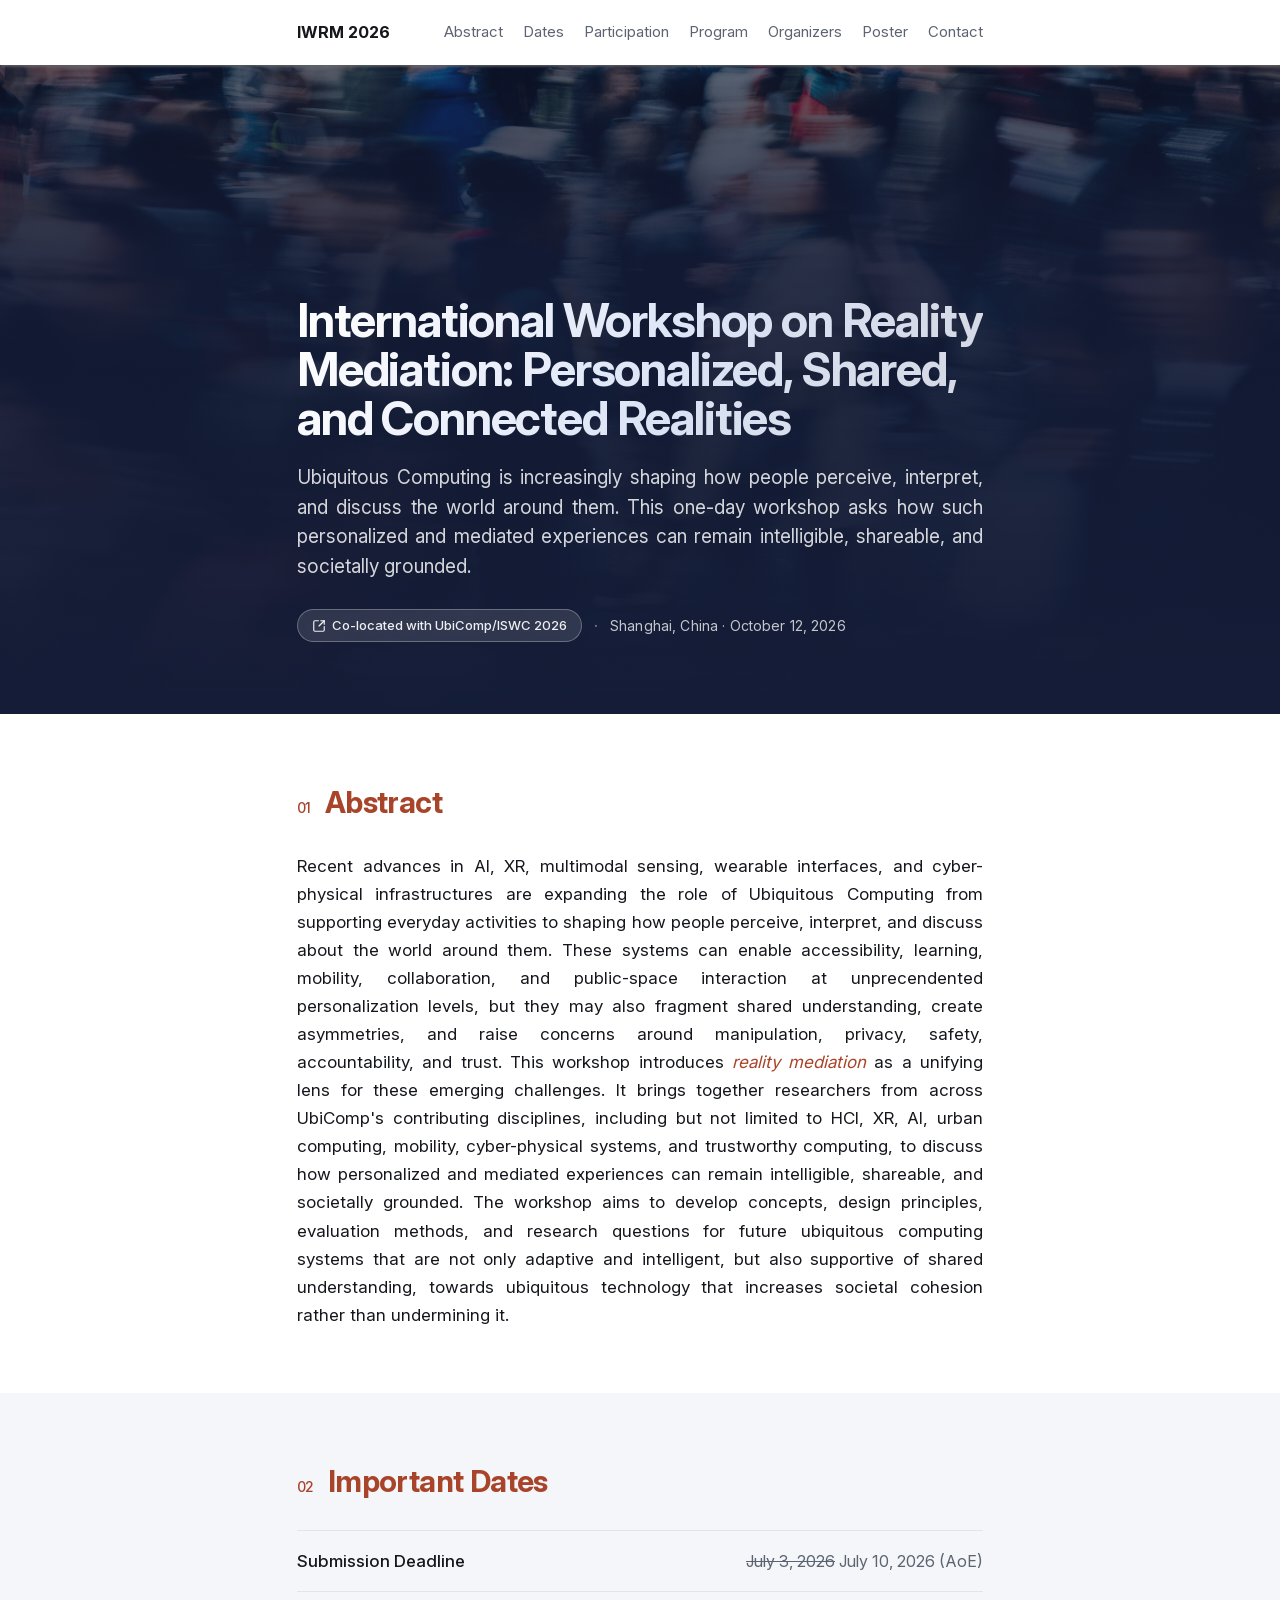
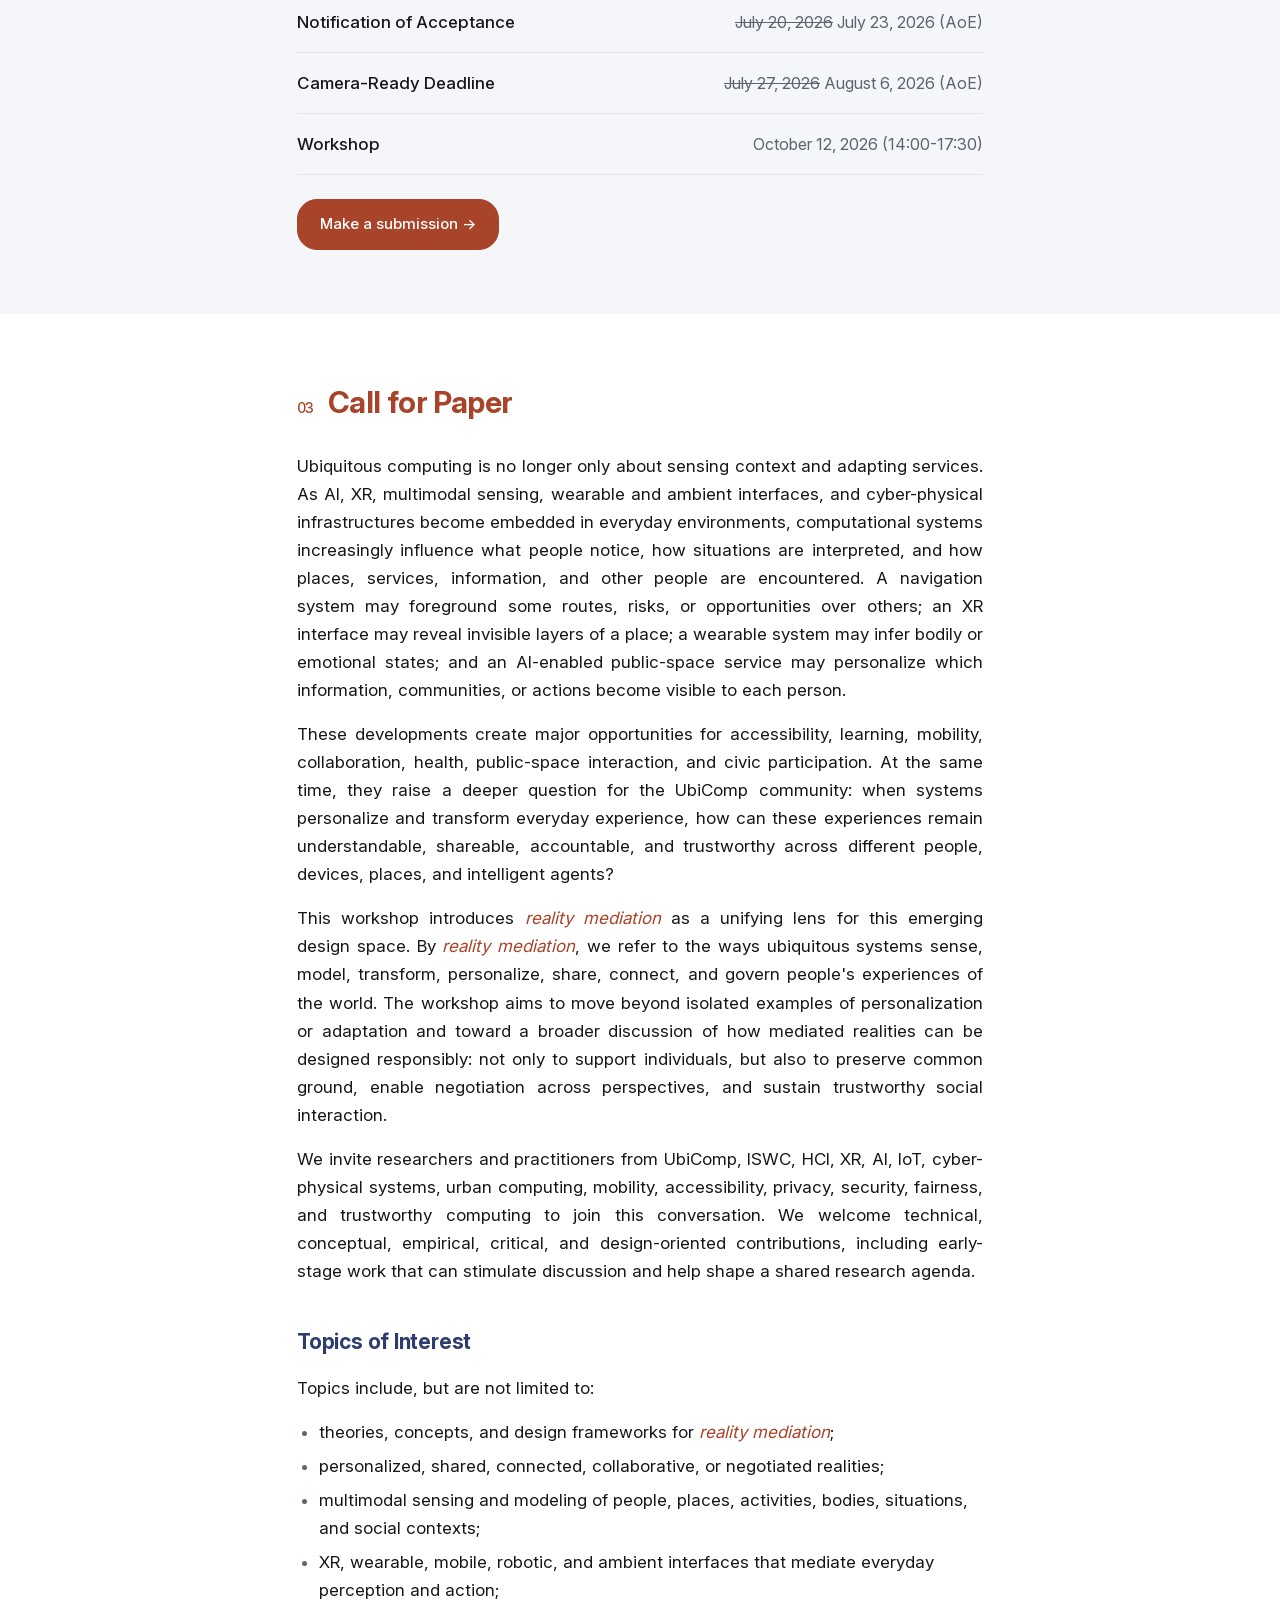
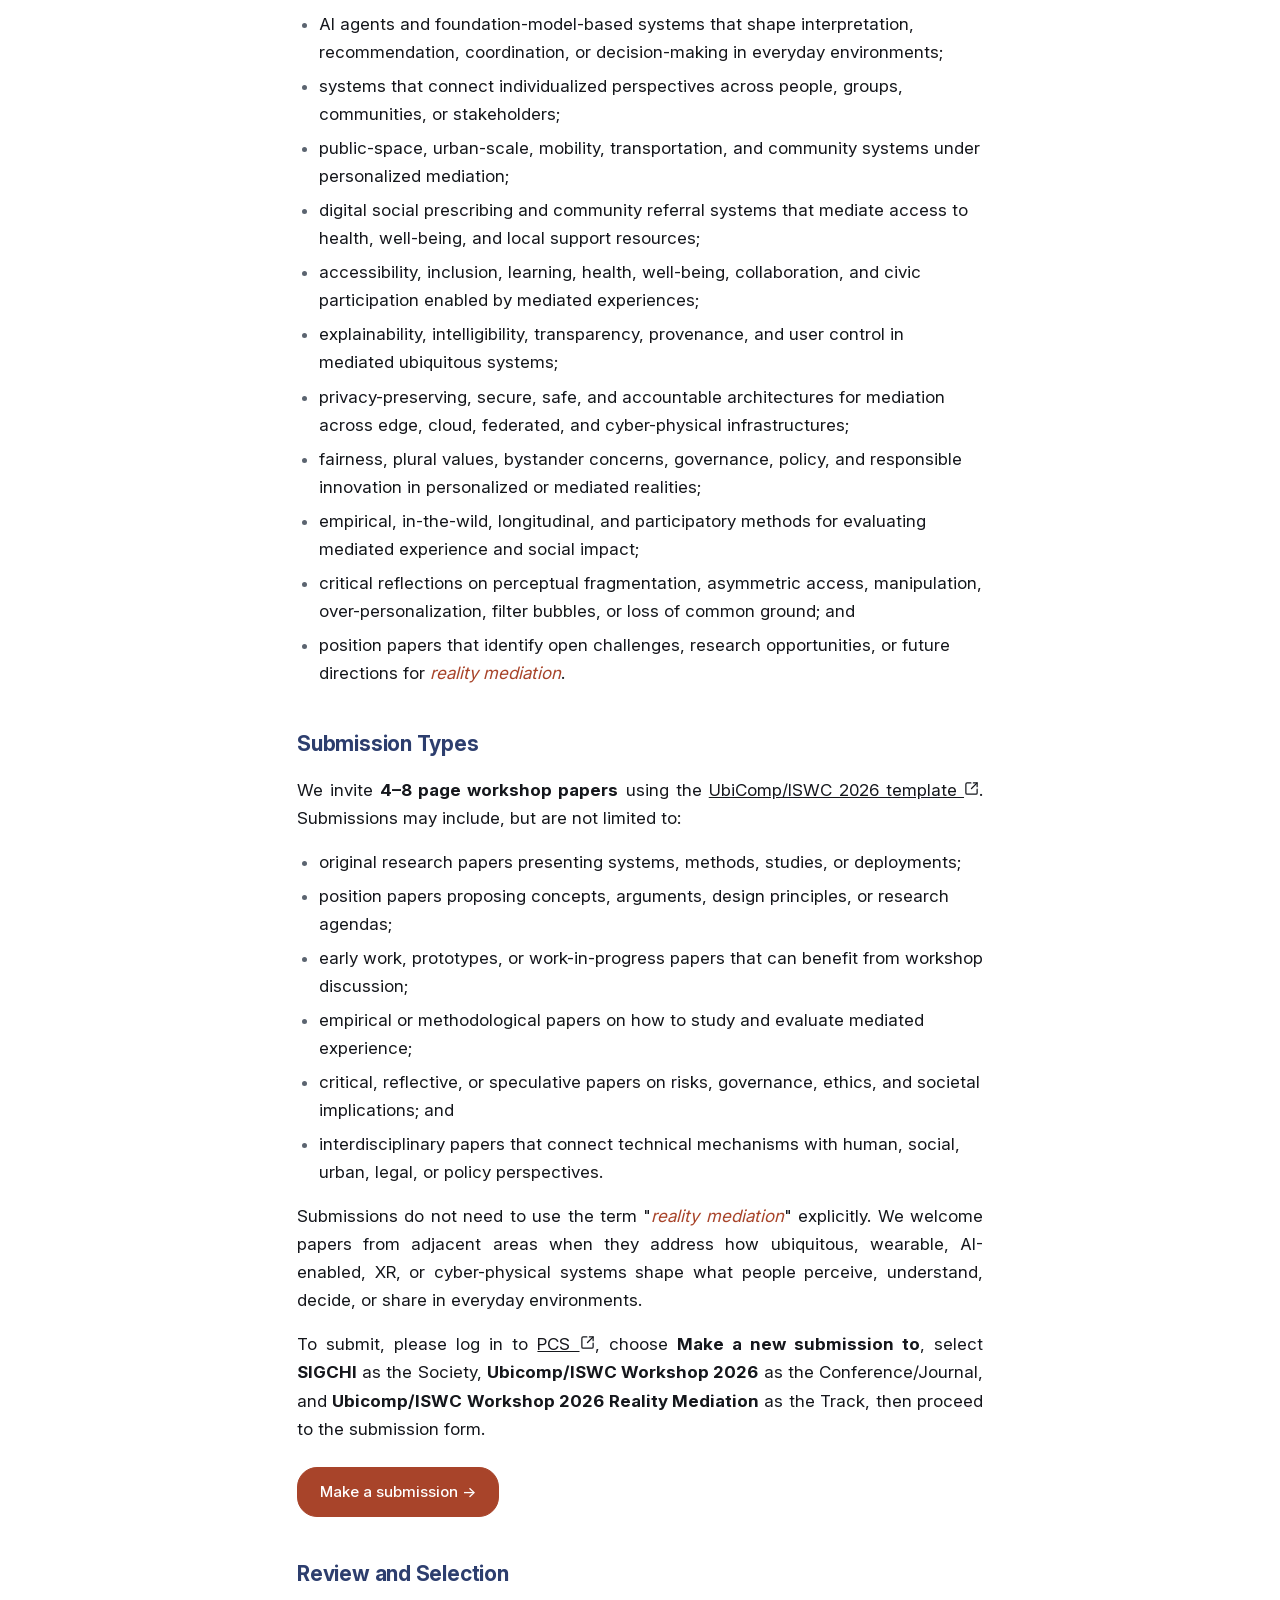
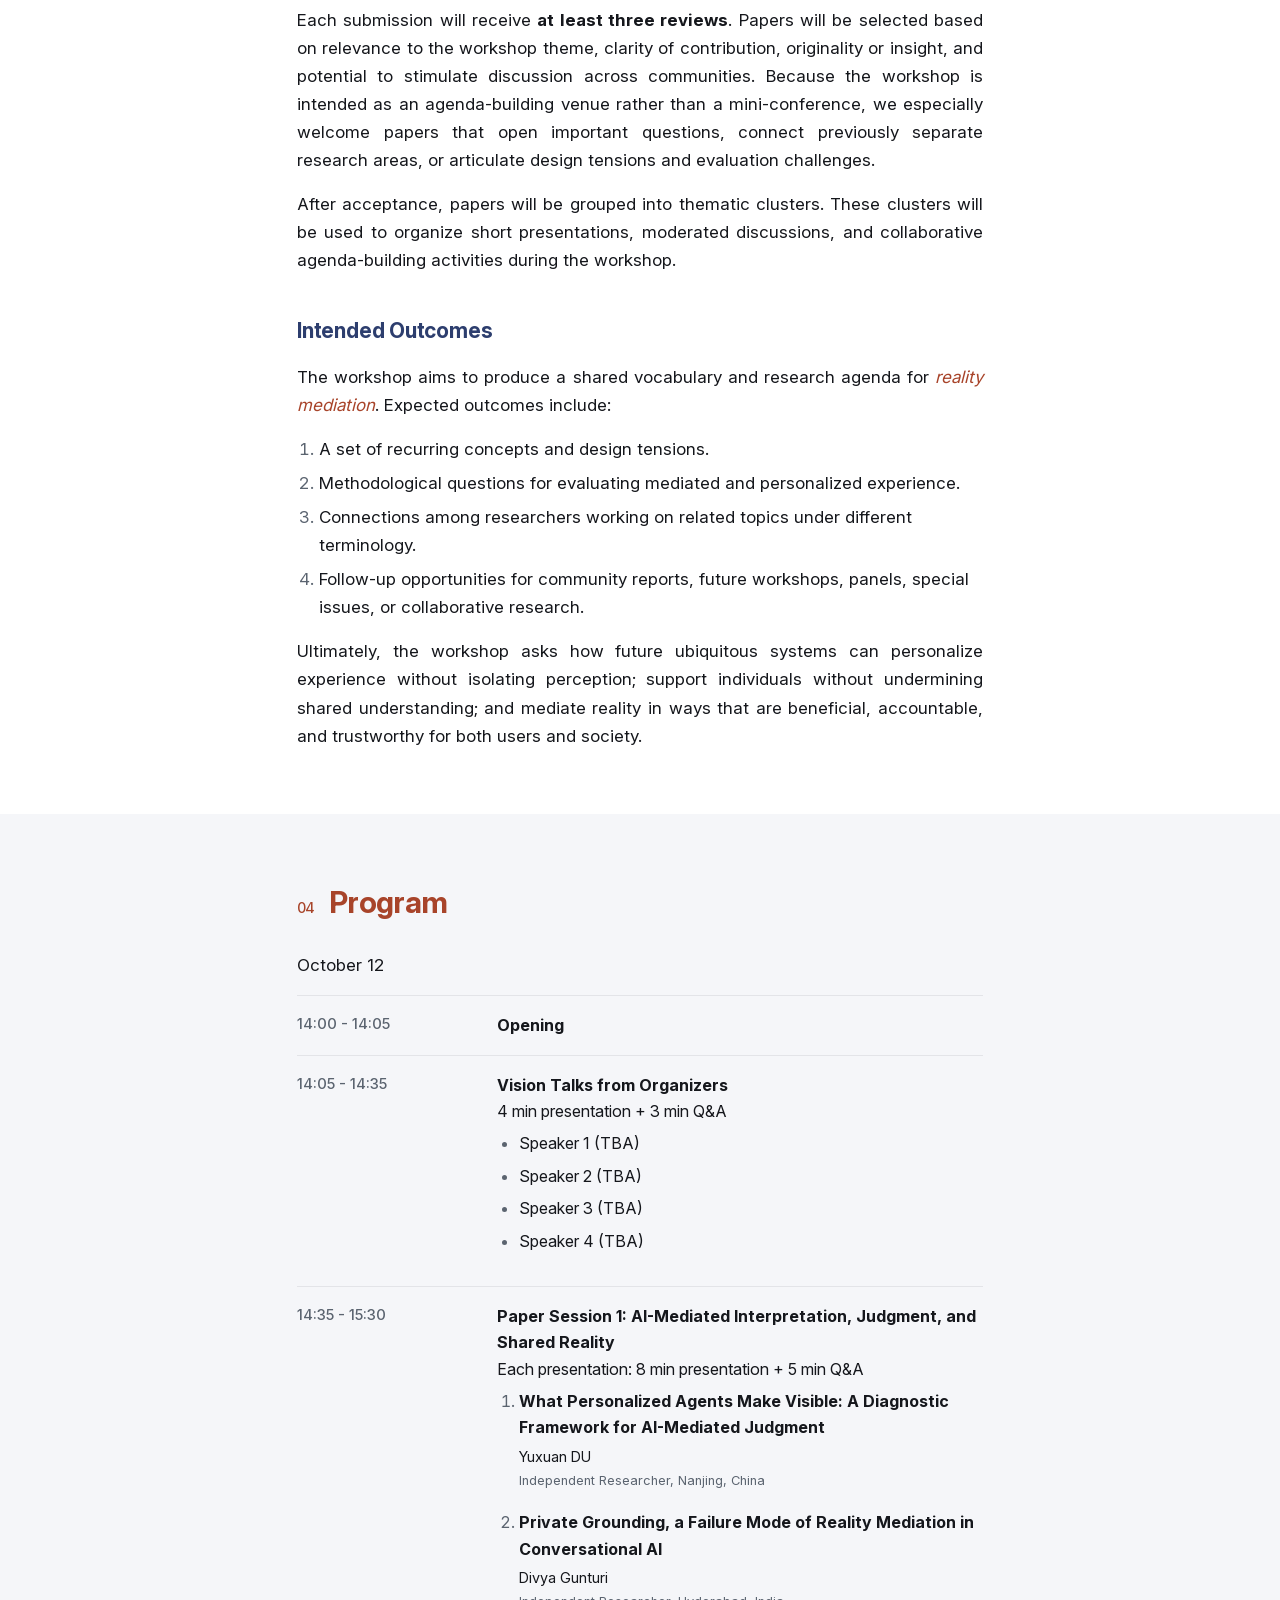
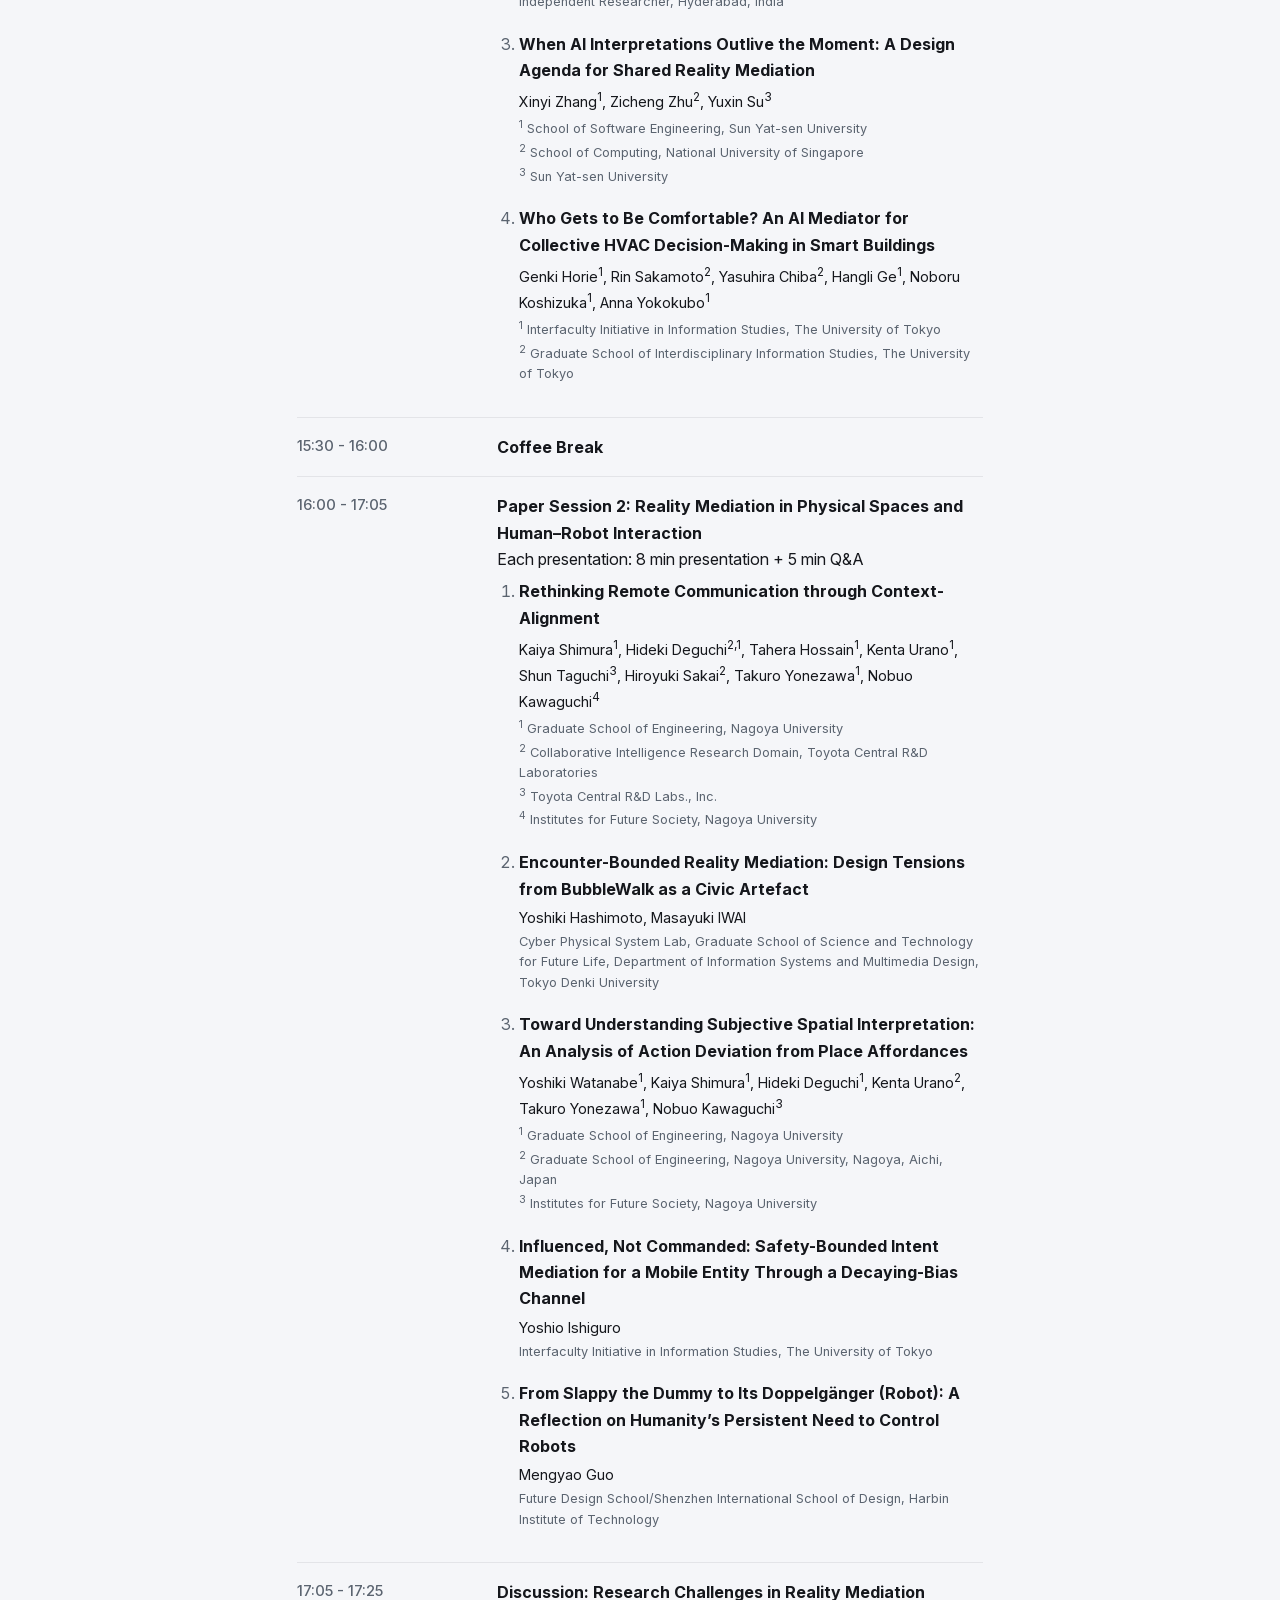
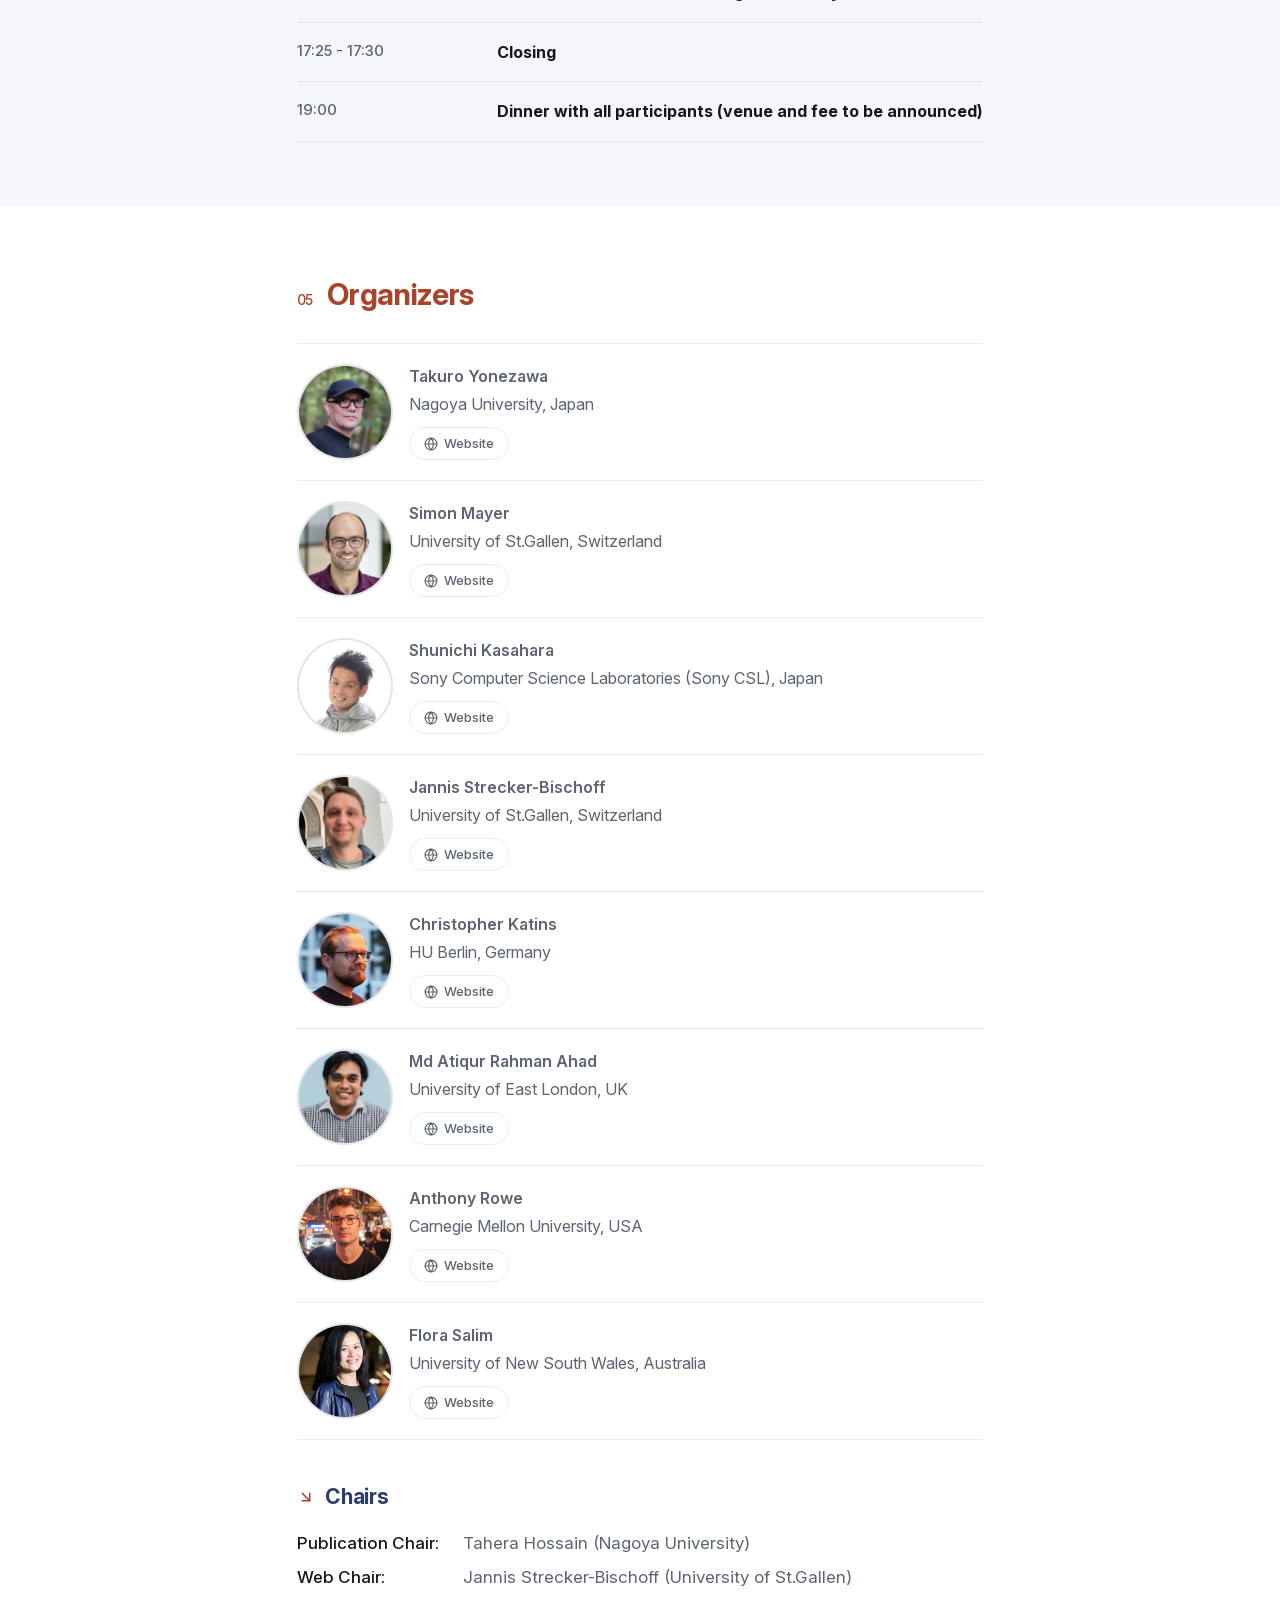
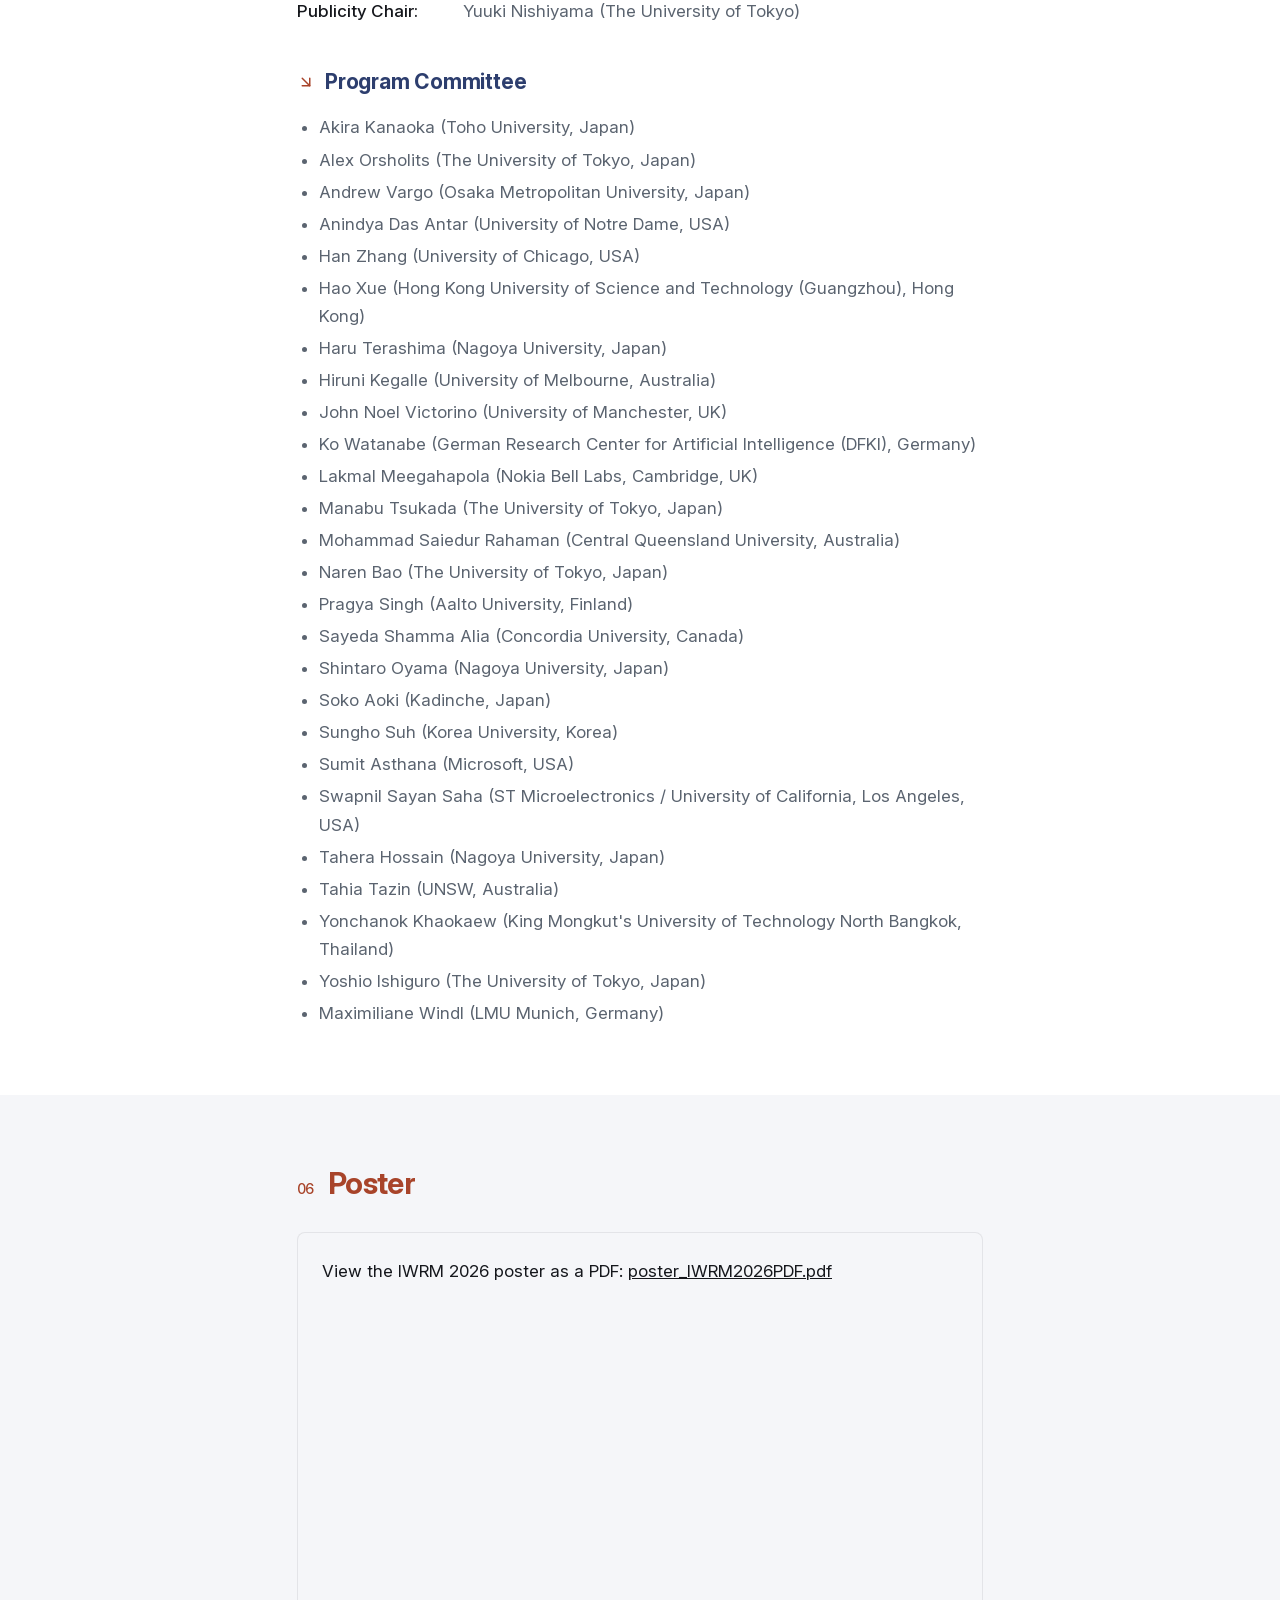
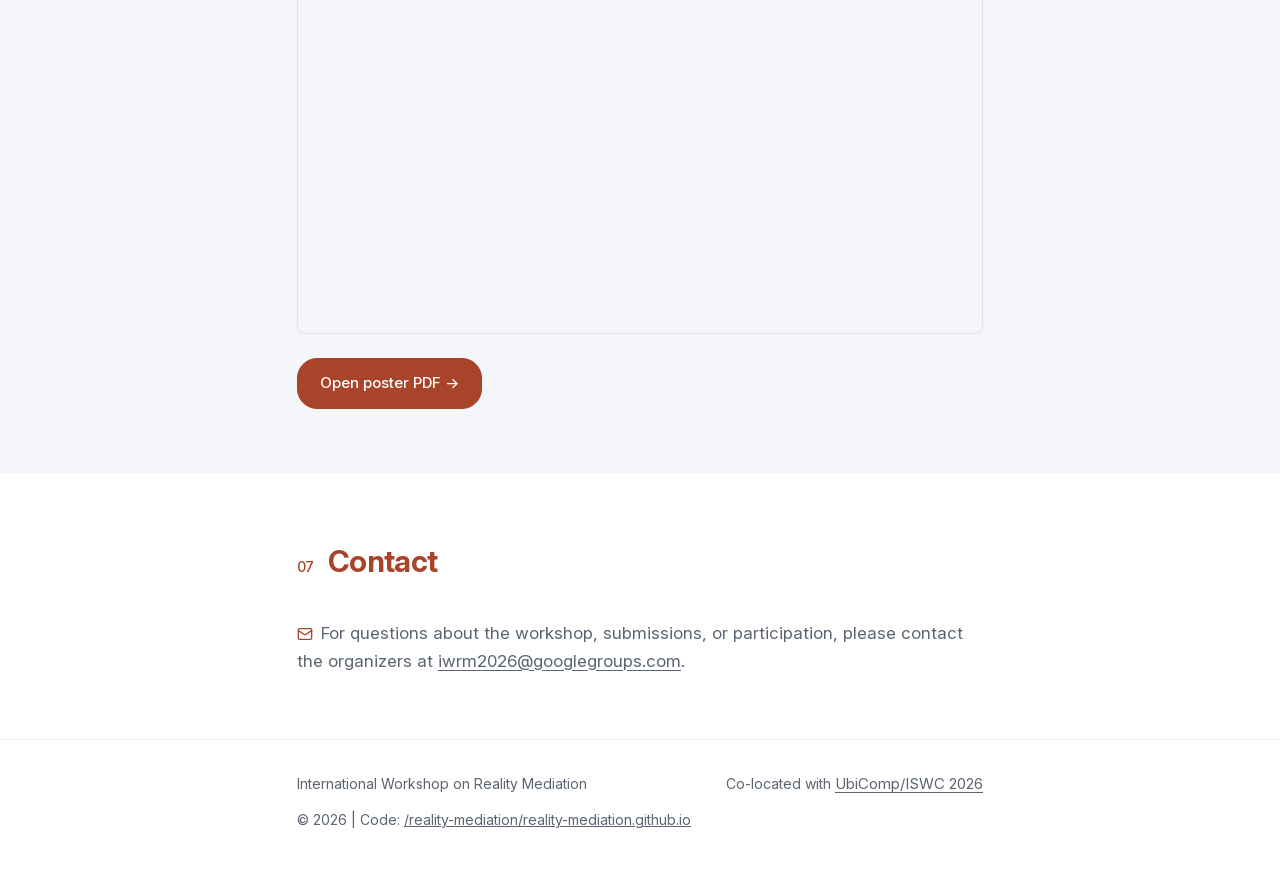
==== commit 33344b79: "Merge branch 'main' of https://github.com/reality-mediation/reality-mediation.github.io" ====
--- a/2026/index.html
+++ b/2026/index.html
@@ -41,7 +41,7 @@
       <p class="hero-meta">
         <a class="link-btn" href="https://www.ubicomp.org/ubicomp-iswc-2026/" target="_blank" rel="noopener"><i data-lucide="square-arrow-out-up-right"></i>Co-located with UbiComp/ISWC 2026</a>
         <span class="hero-meta-sep" aria-hidden="true">·</span>
-        <span class="hero-meta-text">Shanghai, China · October 2026 (TBA)</span>
+        <span class="hero-meta-text">Shanghai, China · October 12, 2026</span>
       </p>
     </div>
   </section>
@@ -60,7 +60,7 @@
         <div><dt>Submission Deadline</dt><dd><s>July 3, 2026</s> July 10, 2026 (AoE)</dd></div>
         <div><dt>Notification of Acceptance</dt><dd><s>July 20, 2026</s> July 23, 2026 (AoE)</dd></div>
         <div><dt>Camera-Ready Deadline</dt><dd><s>July 27, 2026</s> August 6, 2026 (AoE)</dd></div>
-        <div><dt>Workshop</dt><dd>October 11 or 12, 2026 (TBA)</dd></div>
+        <div><dt>Workshop</dt><dd>October 12, 2026 (14:00-17:30)</dd></div>
       </dl>
         <p class="actions">
         <a class="btn" href="https://new.precisionconference.com/user/login" target="_blank" rel="noopener">Make a submission →</a>
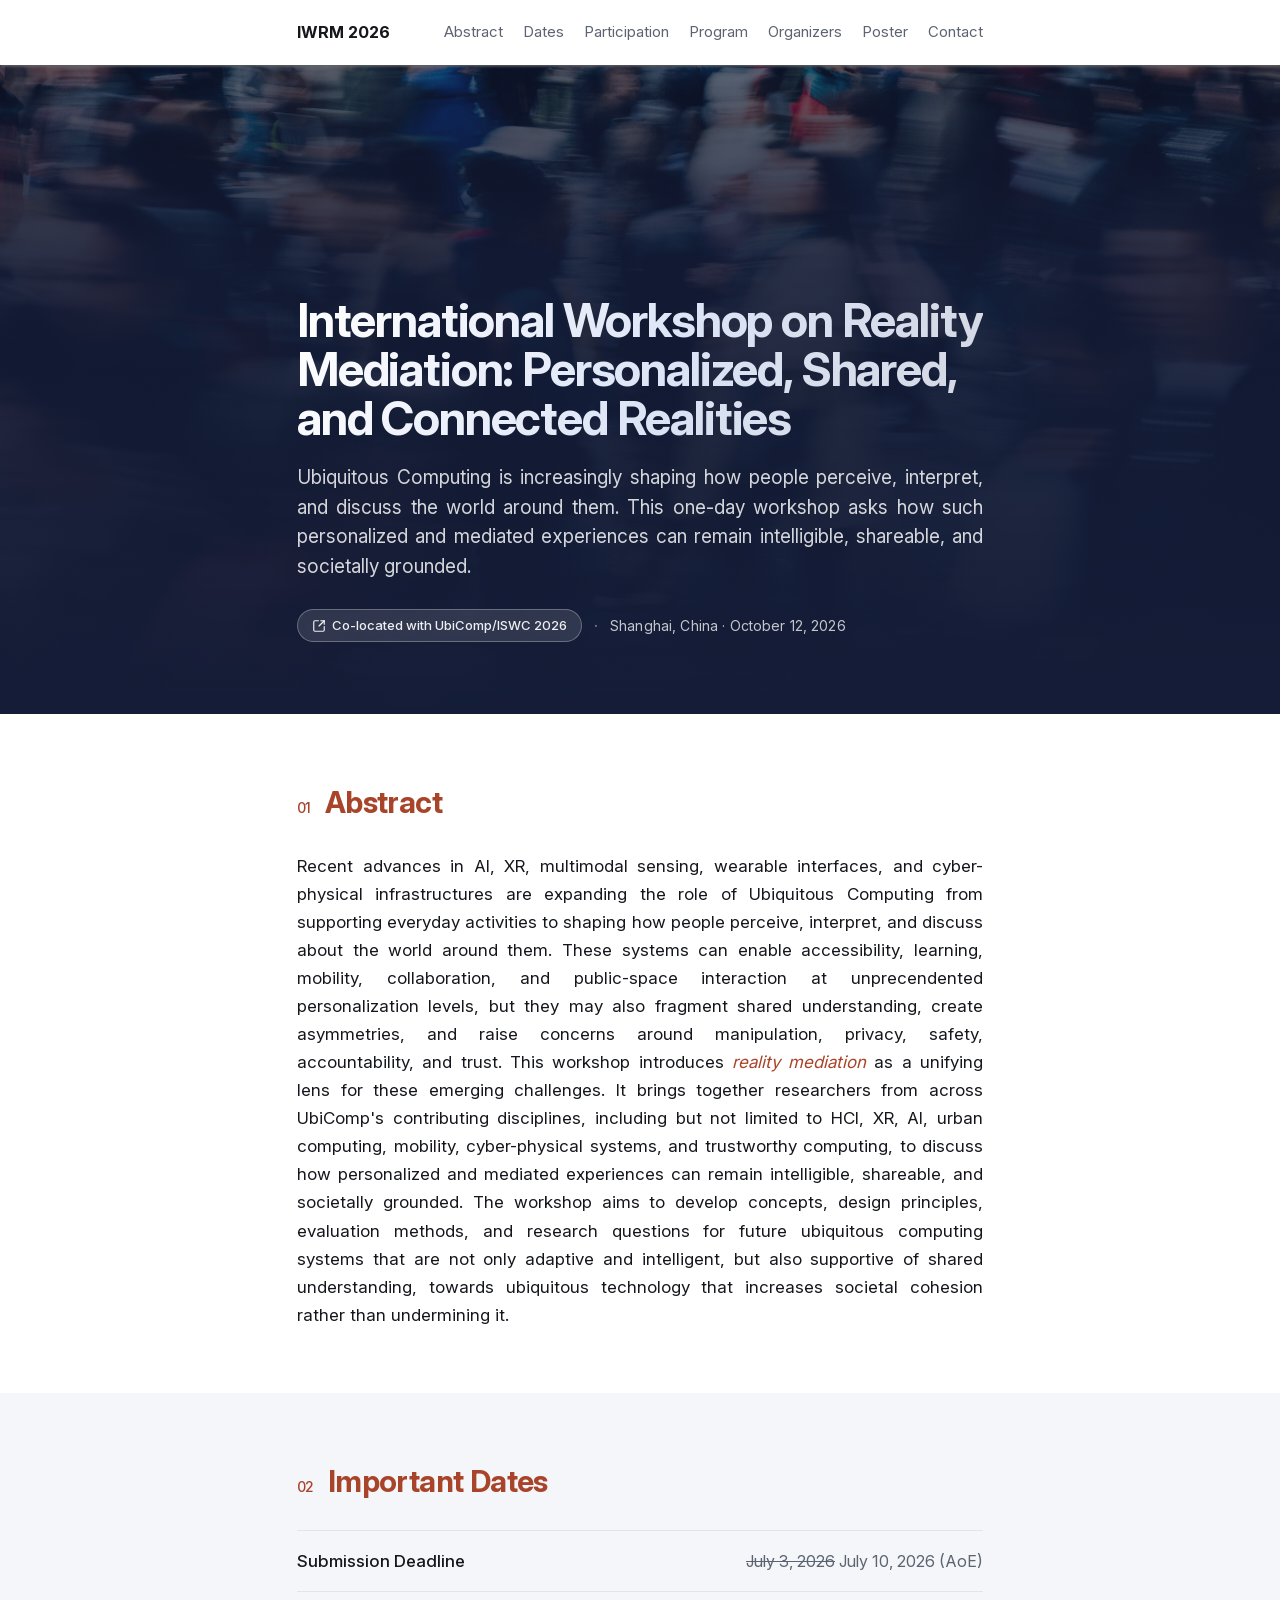
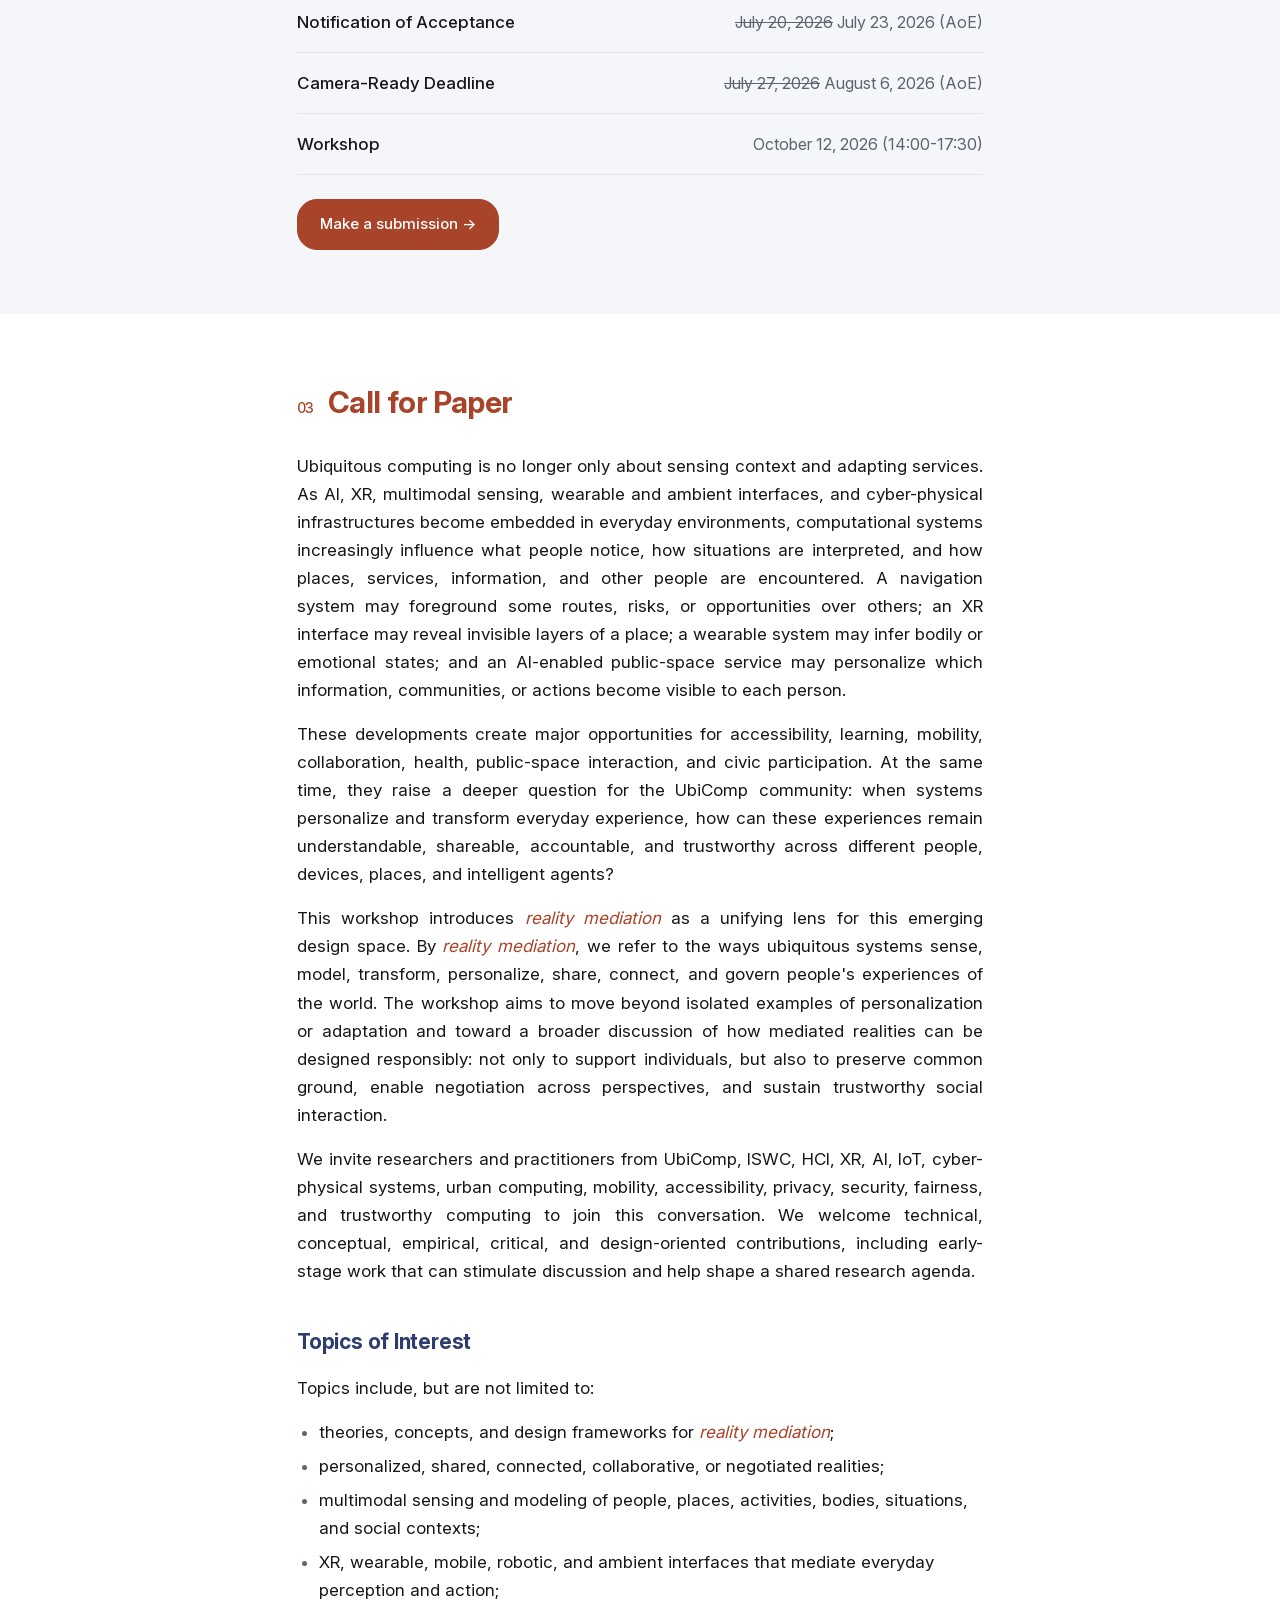
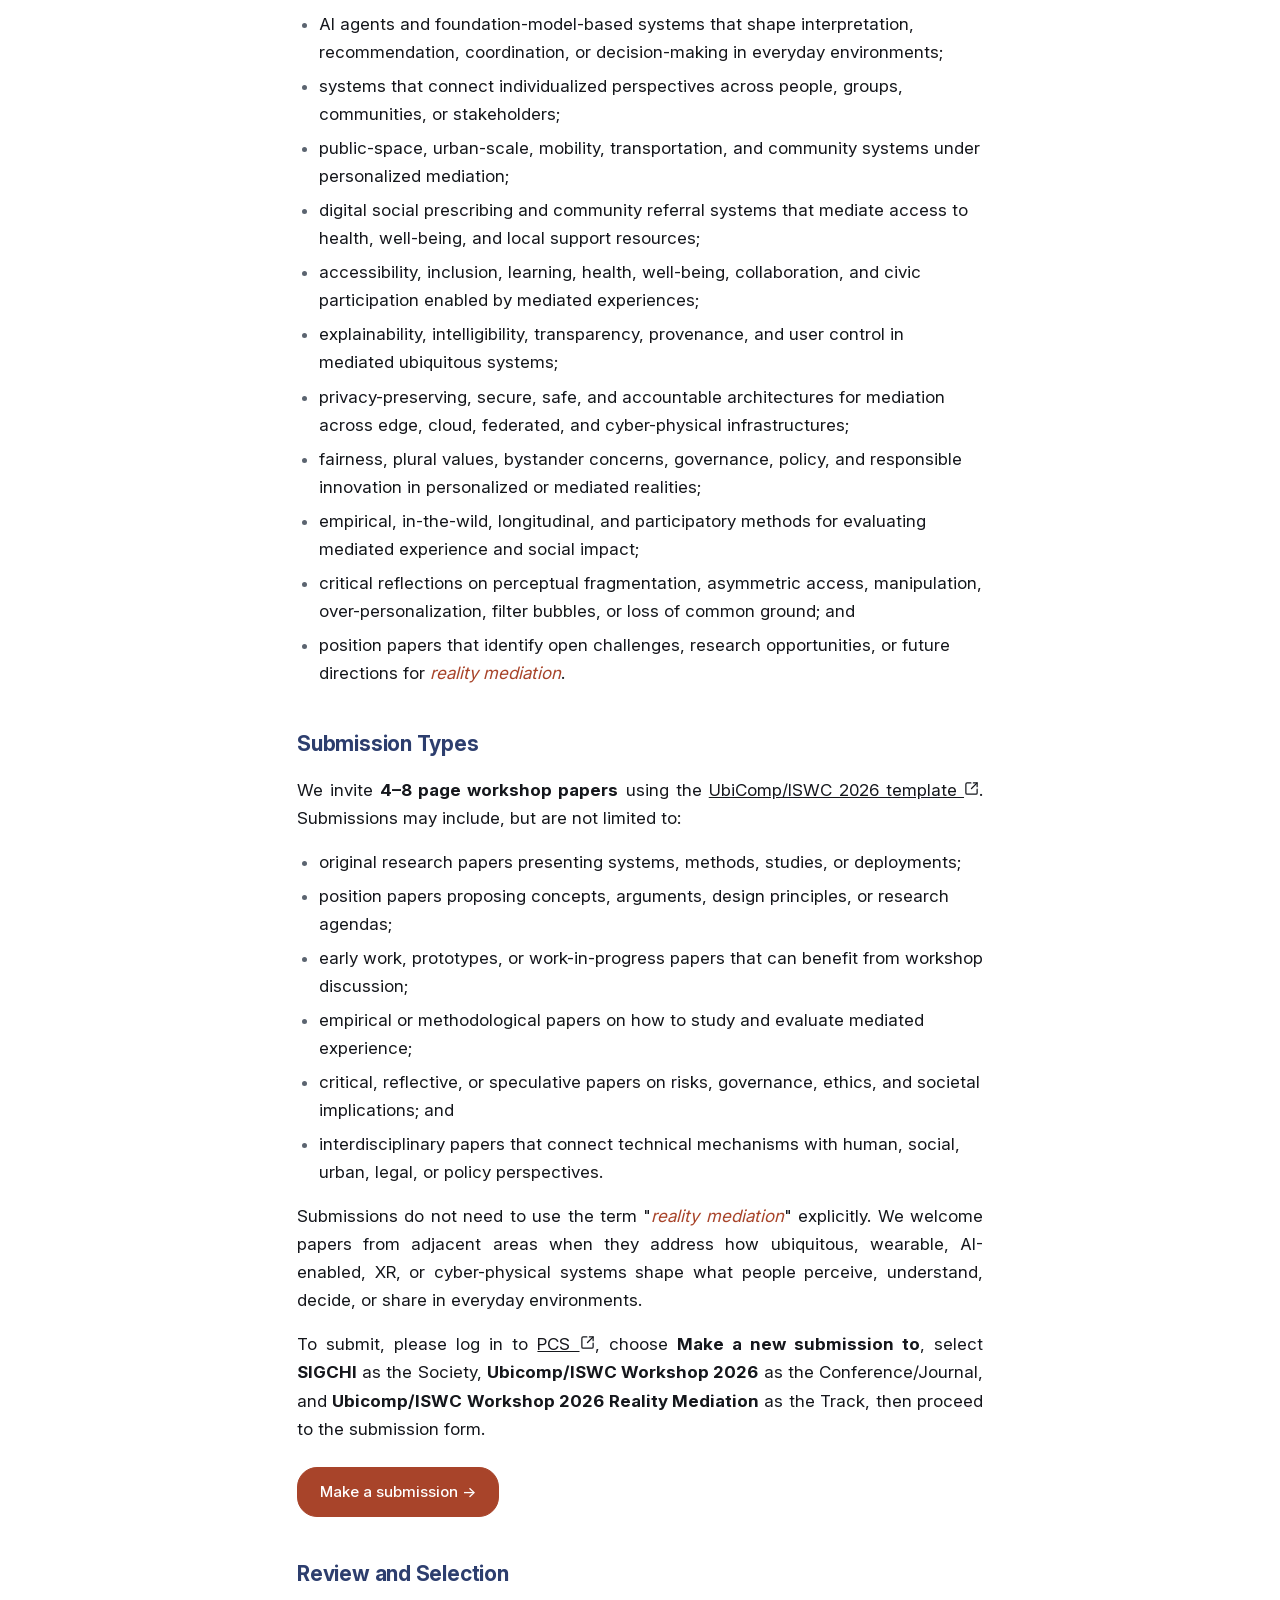
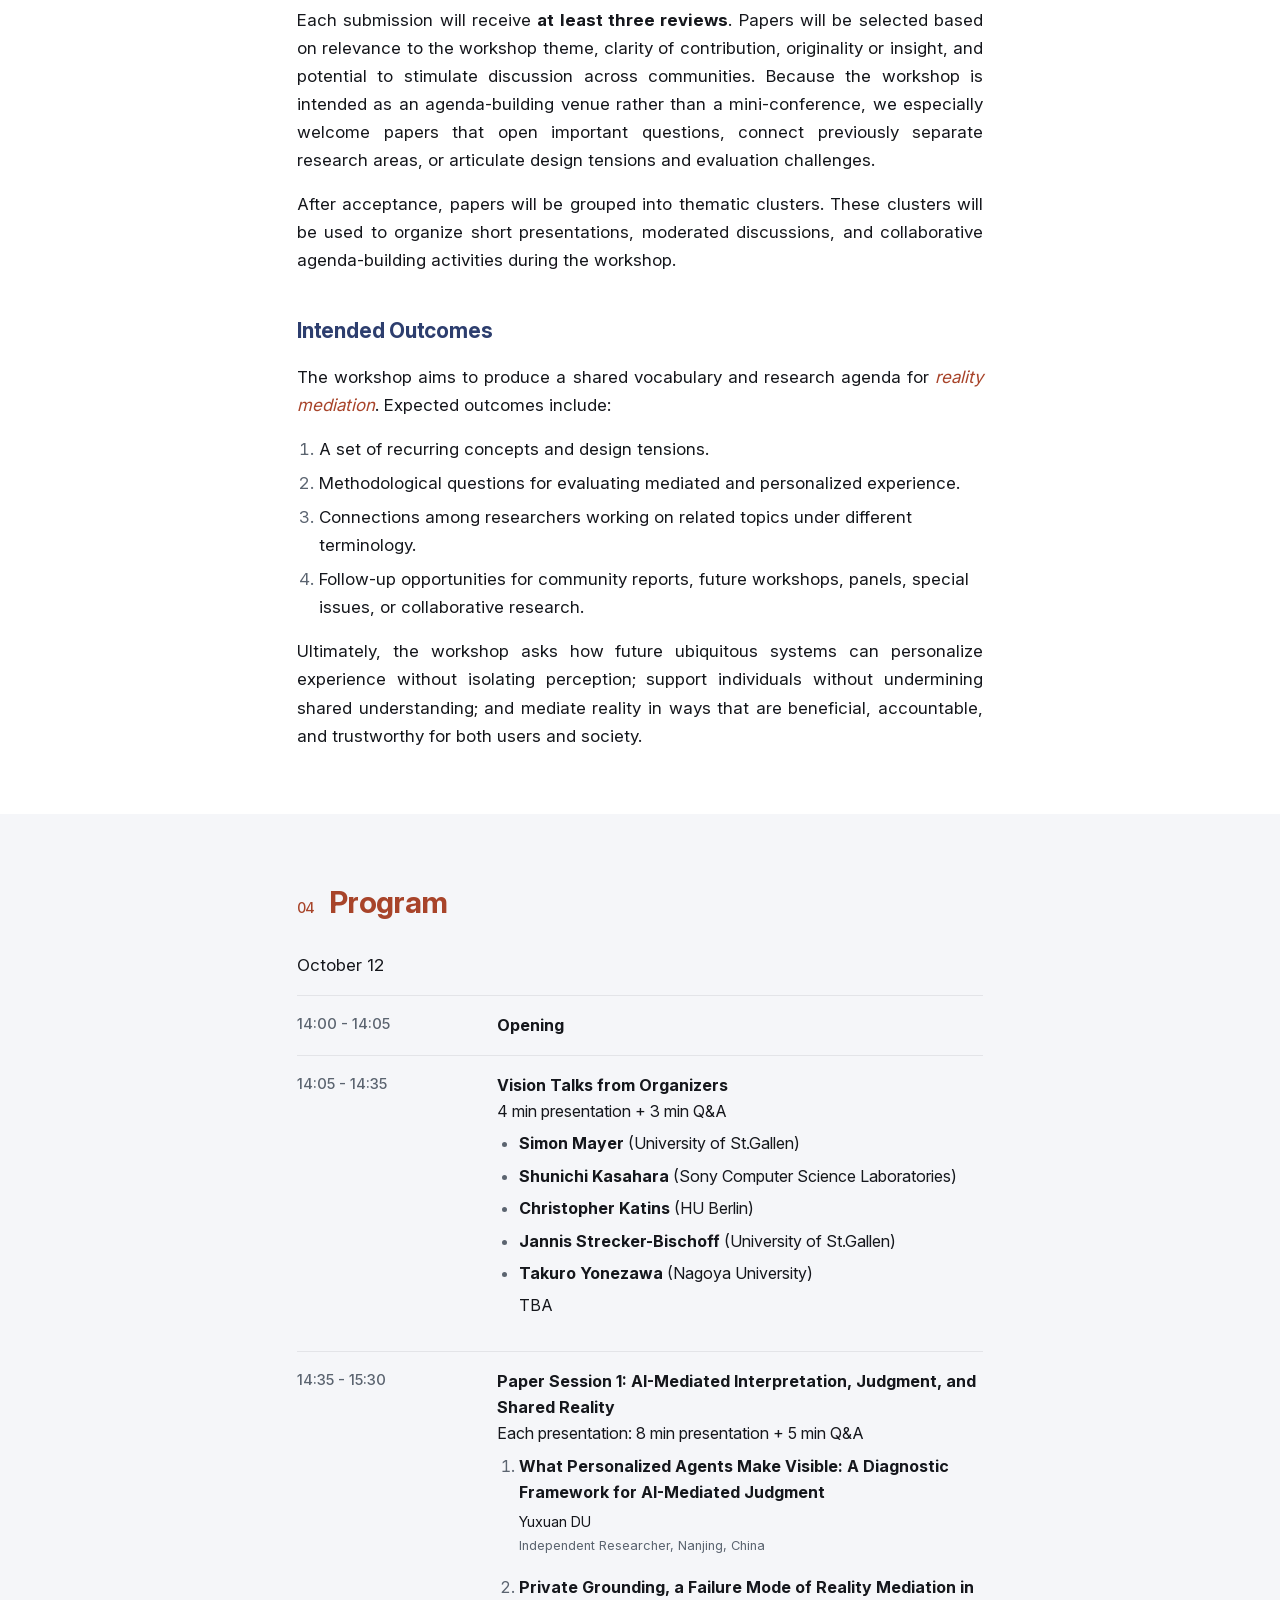
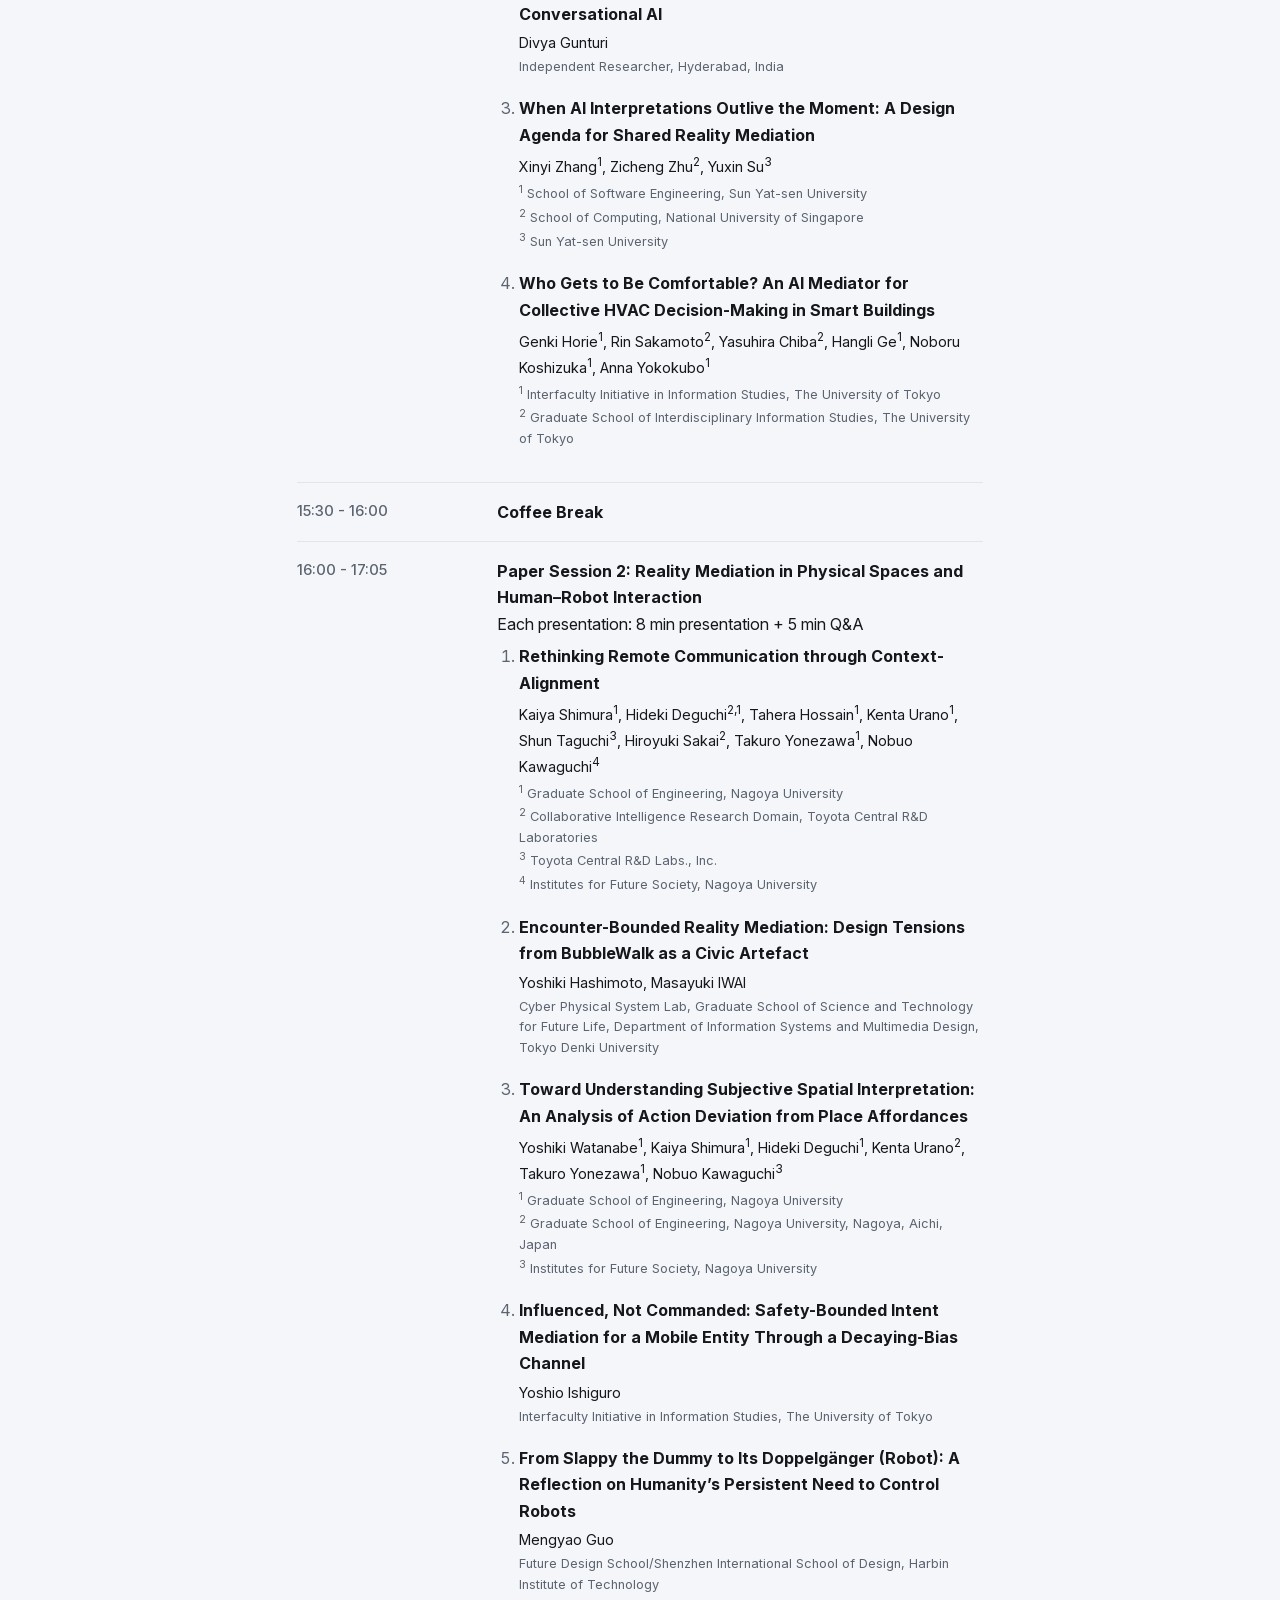
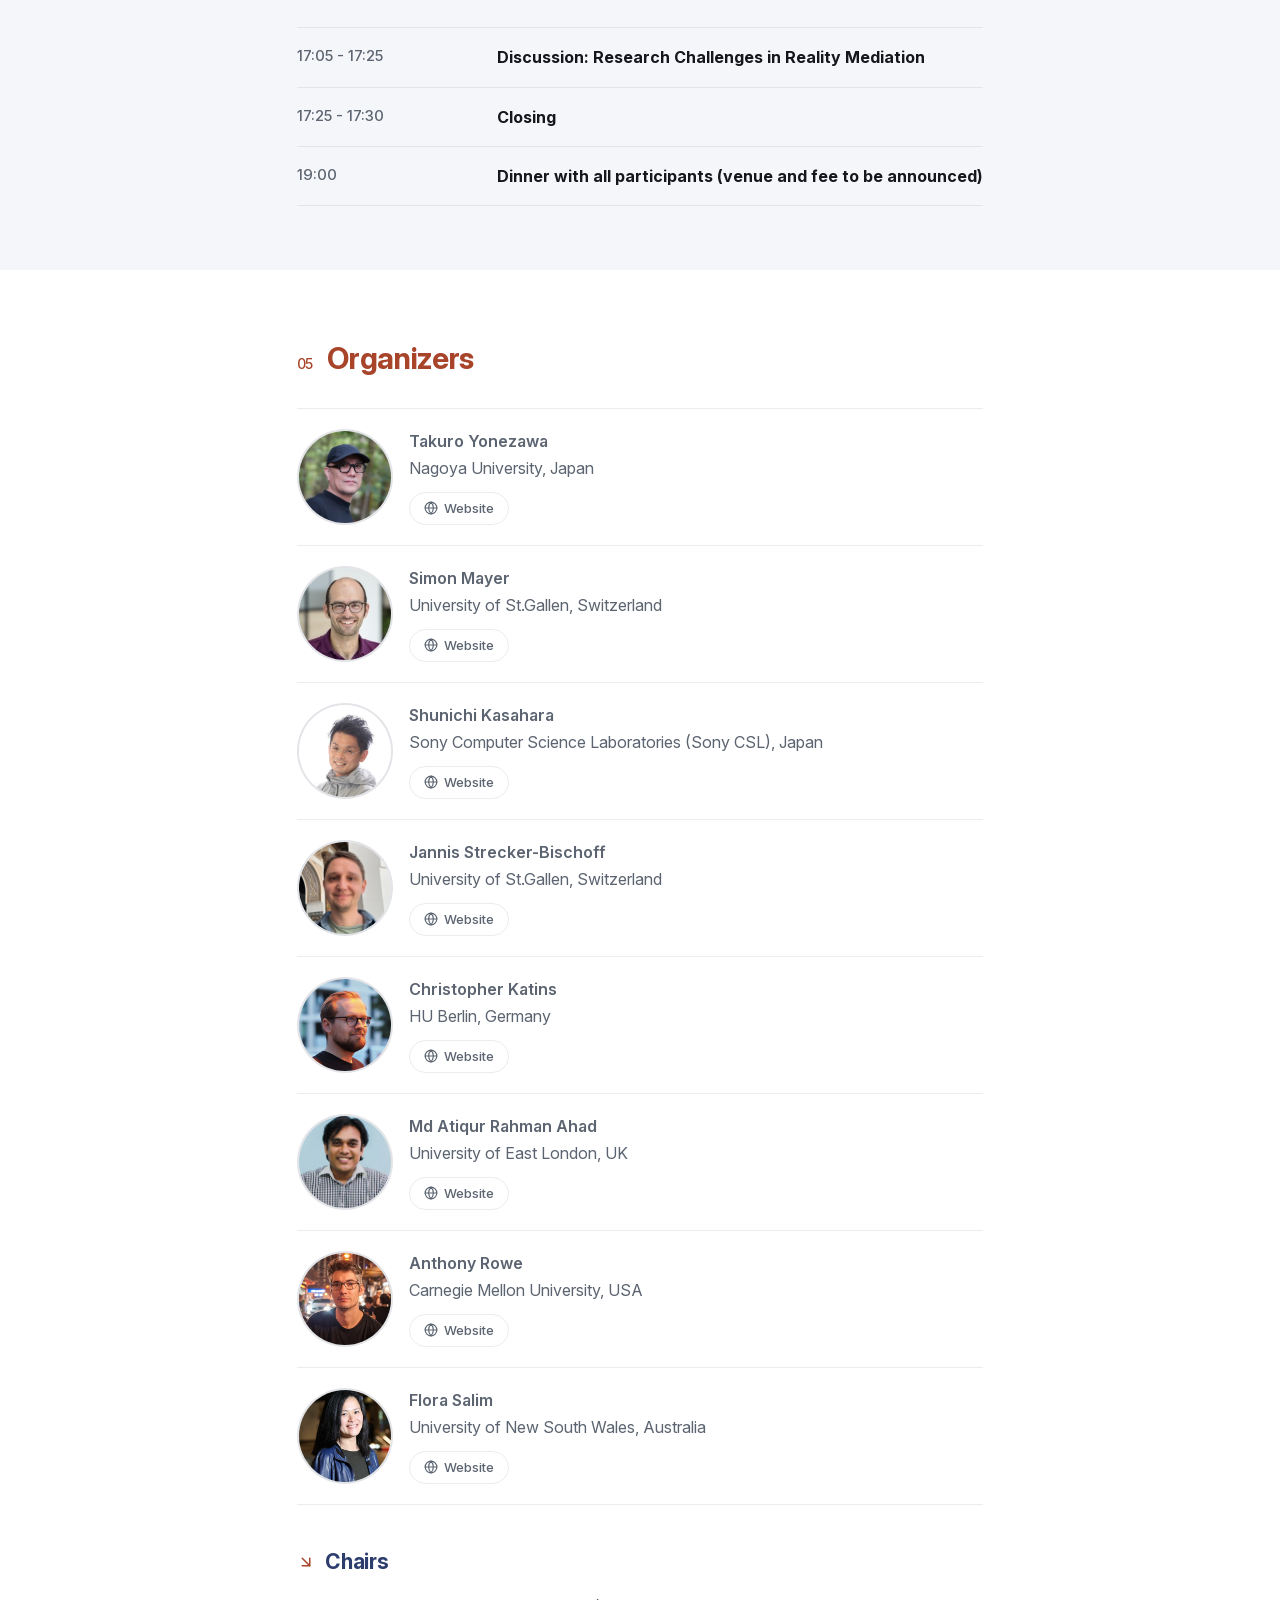
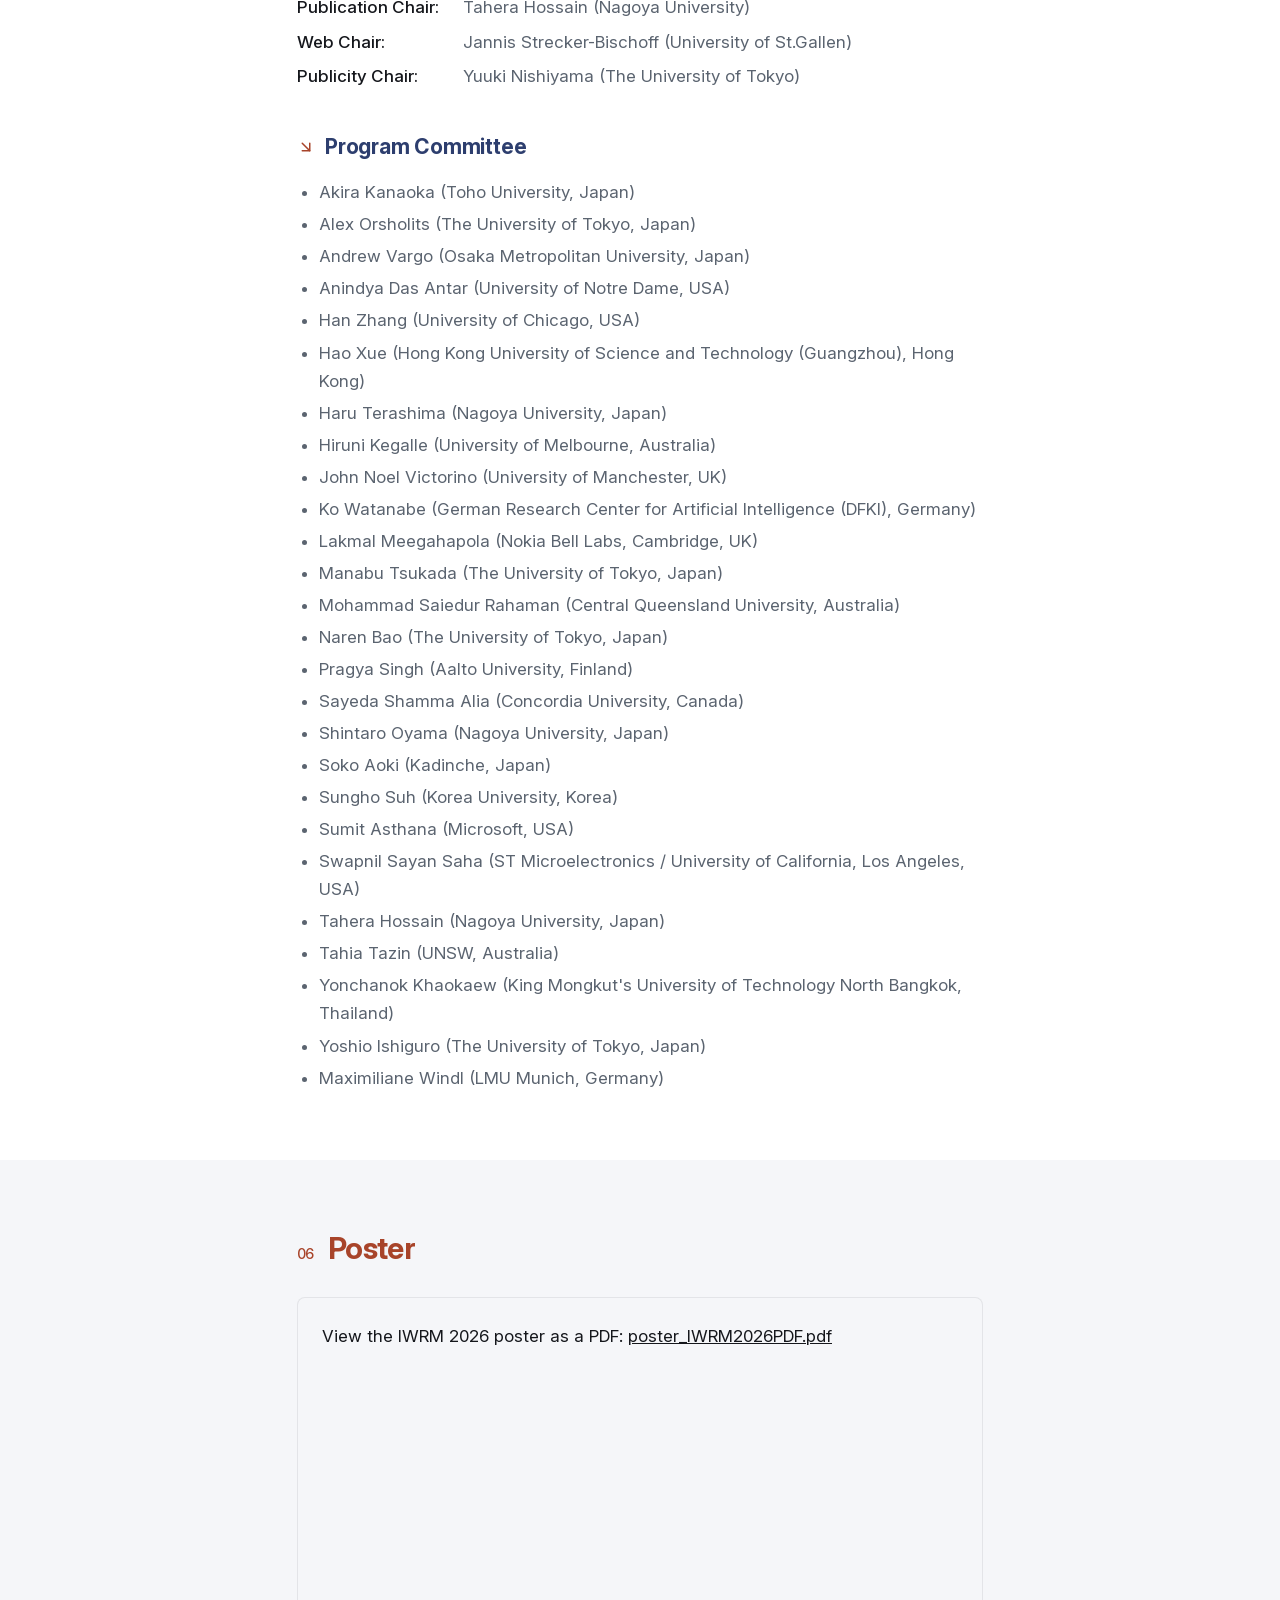
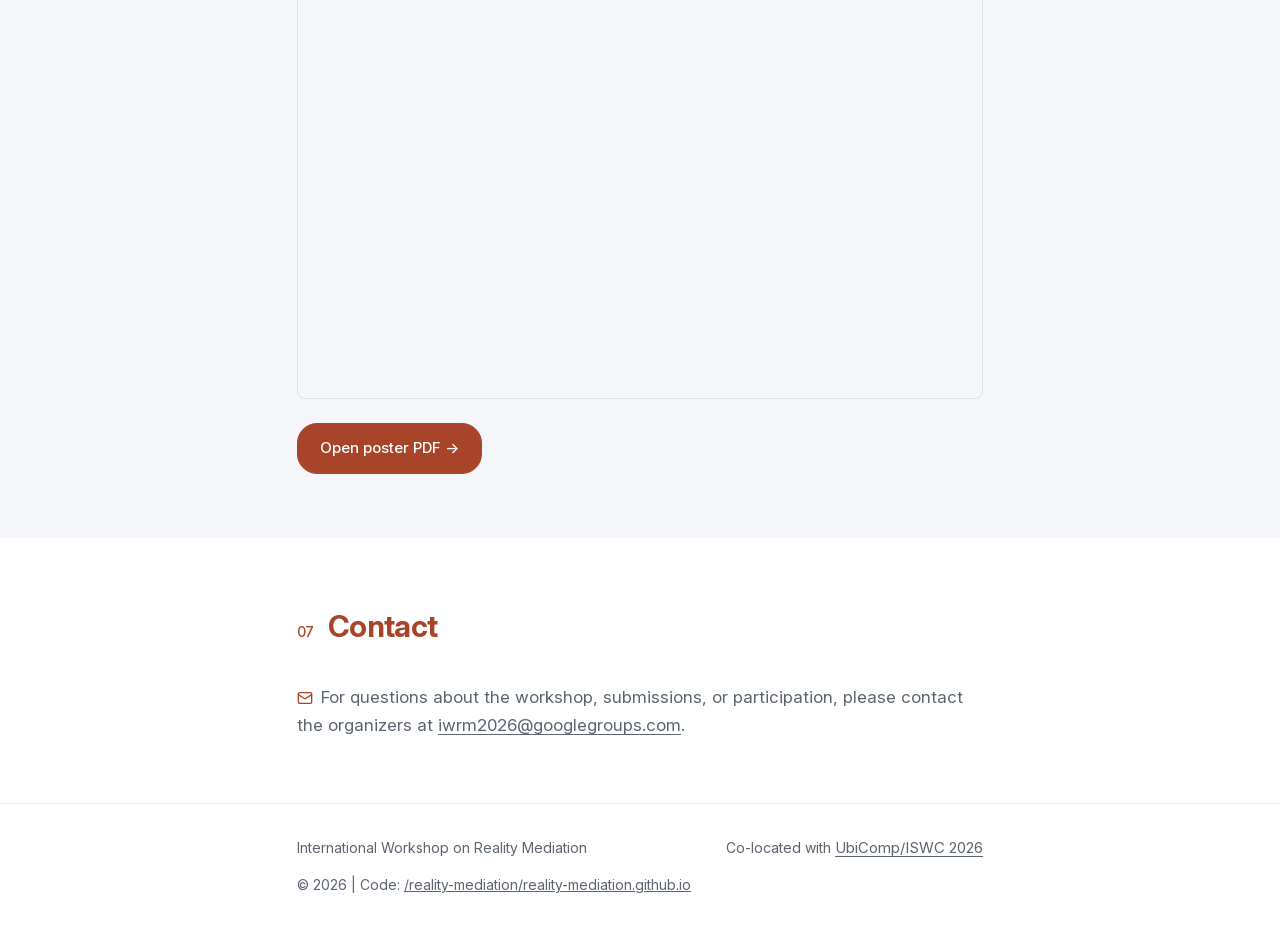
==== commit cf70ae15: "updated organizer's talk" ====
--- a/2026/index.html
+++ b/2026/index.html
@@ -142,10 +142,12 @@
           <tr><td class="time">14:00 - 14:05</td><td><strong>Opening</strong></td></tr>
           <tr class="schedule-group"><td class="time">14:05 - 14:35</td><td><strong>Vision Talks from Organizers</strong><br><span class="schedule-note">4 min presentation + 3 min Q&amp;A</span>
             <ul>
-              <li>Speaker 1 (TBA)</li>
-              <li>Speaker 2 (TBA)</li>
-              <li>Speaker 3 (TBA)</li>
-              <li>Speaker 4 (TBA)</li>
+              <li><strong>Simon Mayer </strong>(University of St.Gallen)</li>
+              <li><strong>Shunichi Kasahara </strong>(Sony Computer Science Laboratories)</li>
+              <li><strong>Christopher Katins </strong>(HU Berlin)</li>
+              <li><strong>Jannis Strecker-Bischoff </strong>(University of St.Gallen)</li>
+              <li><strong>Takuro Yonezawa </strong>(Nagoya University)</li>
+              TBA
             </ul>
           </td></tr>
           <tr class="schedule-group"><td class="time">14:35 - 15:30</td><td><strong>Paper Session 1: AI-Mediated Interpretation, Judgment, and Shared Reality</strong><br><span class="schedule-note">Each presentation: 8 min presentation + 5 min Q&amp;A</span>
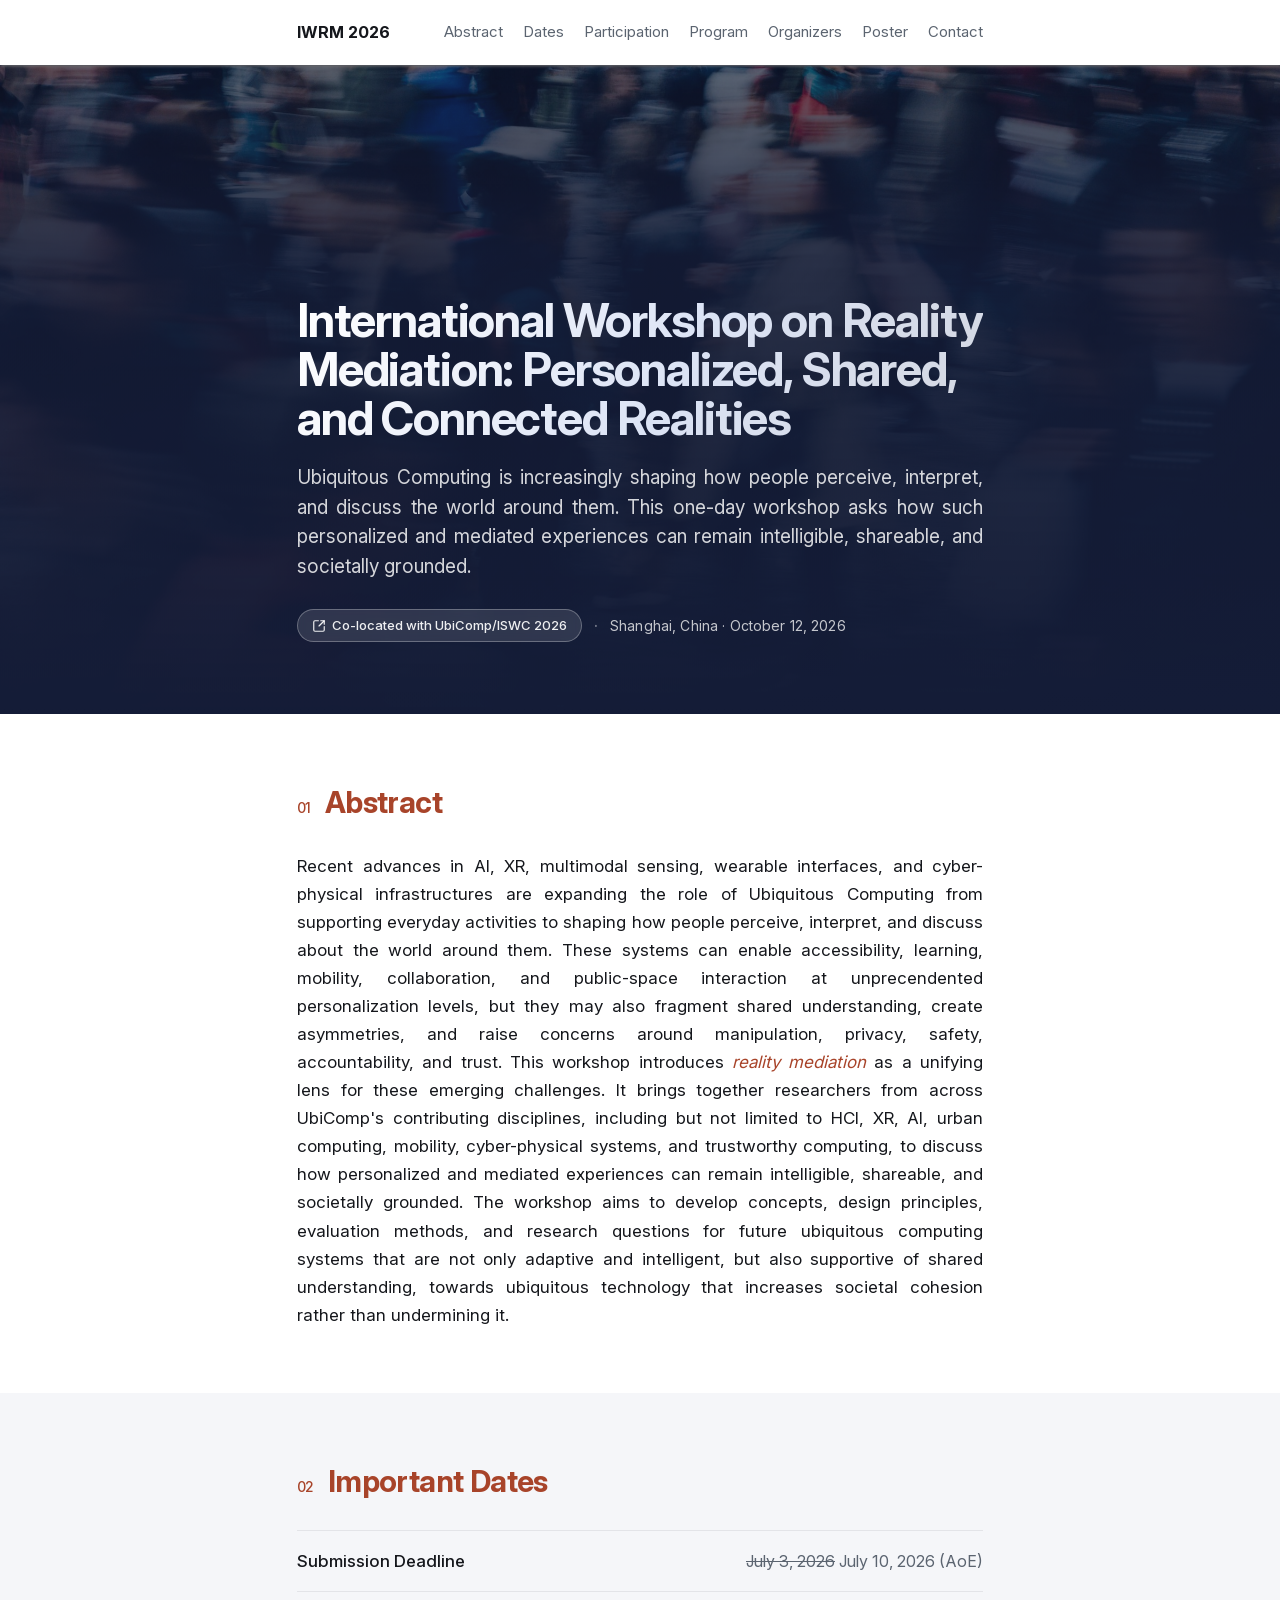
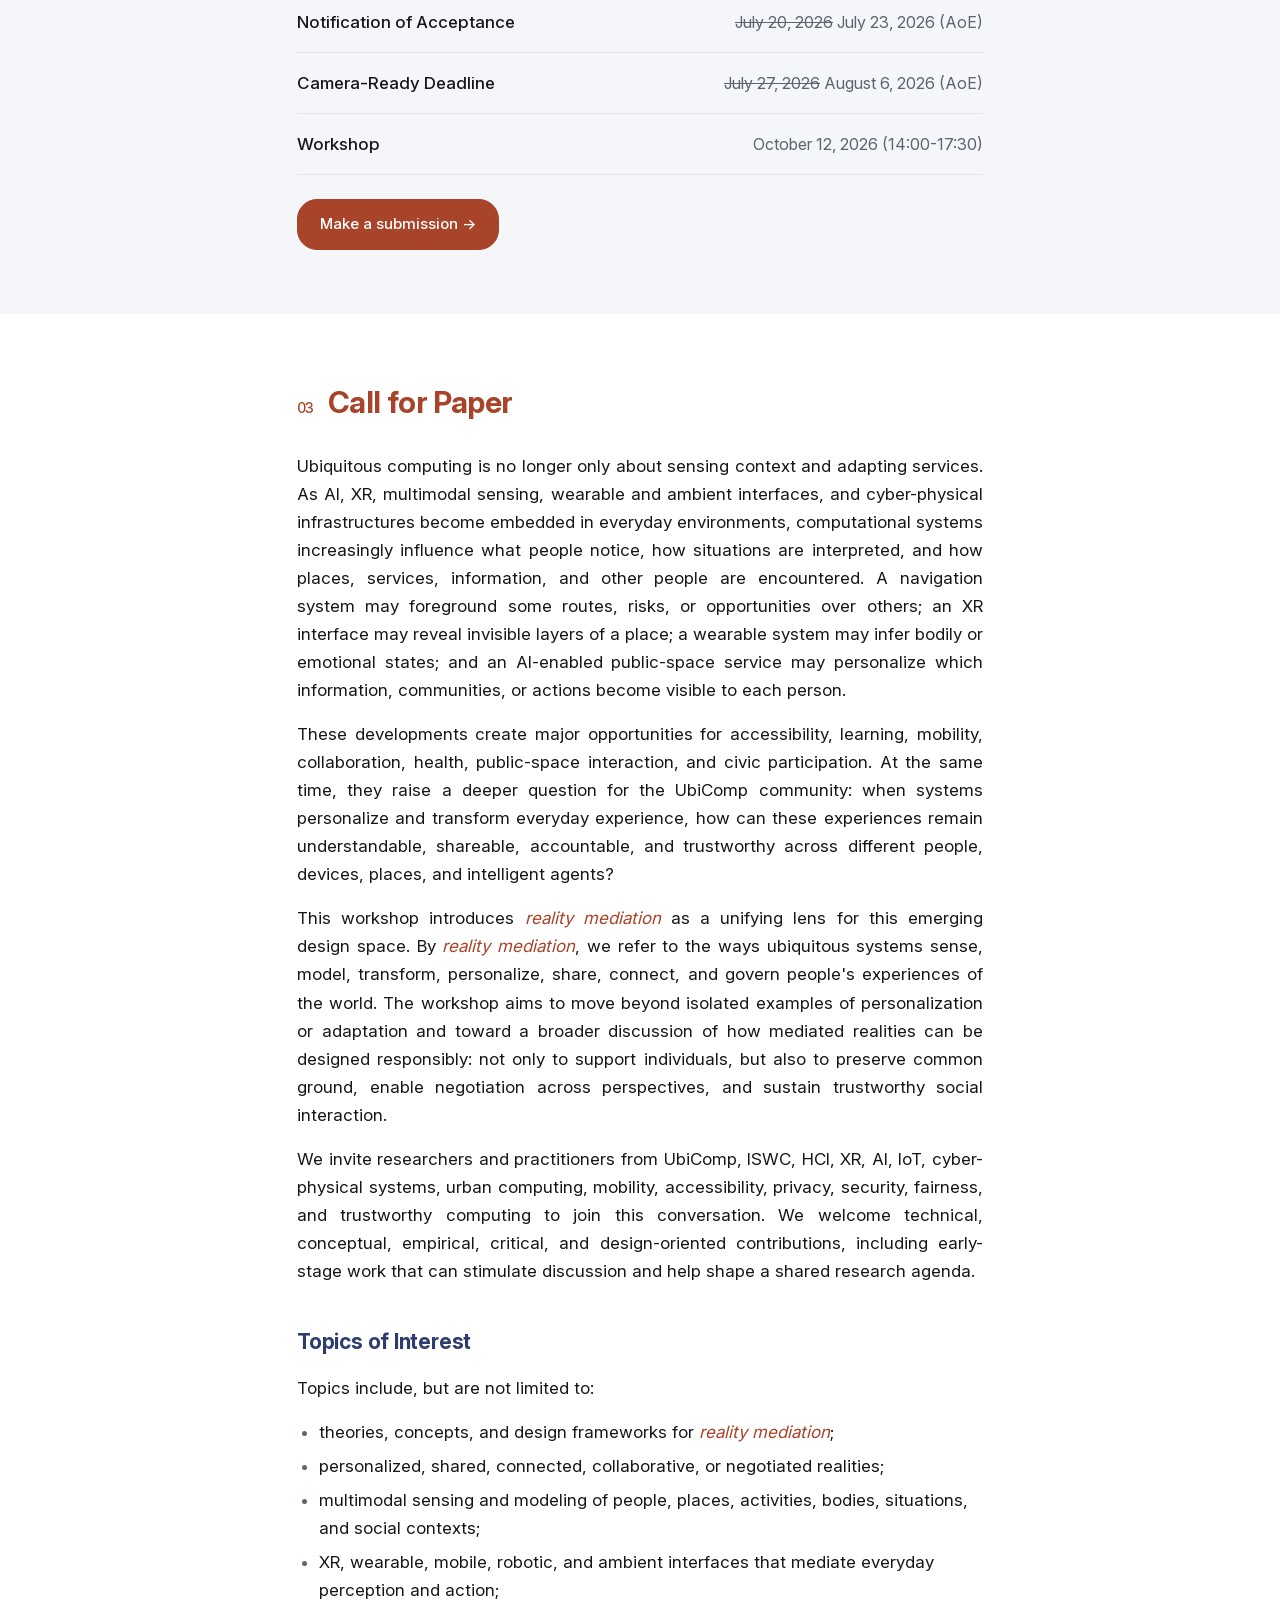
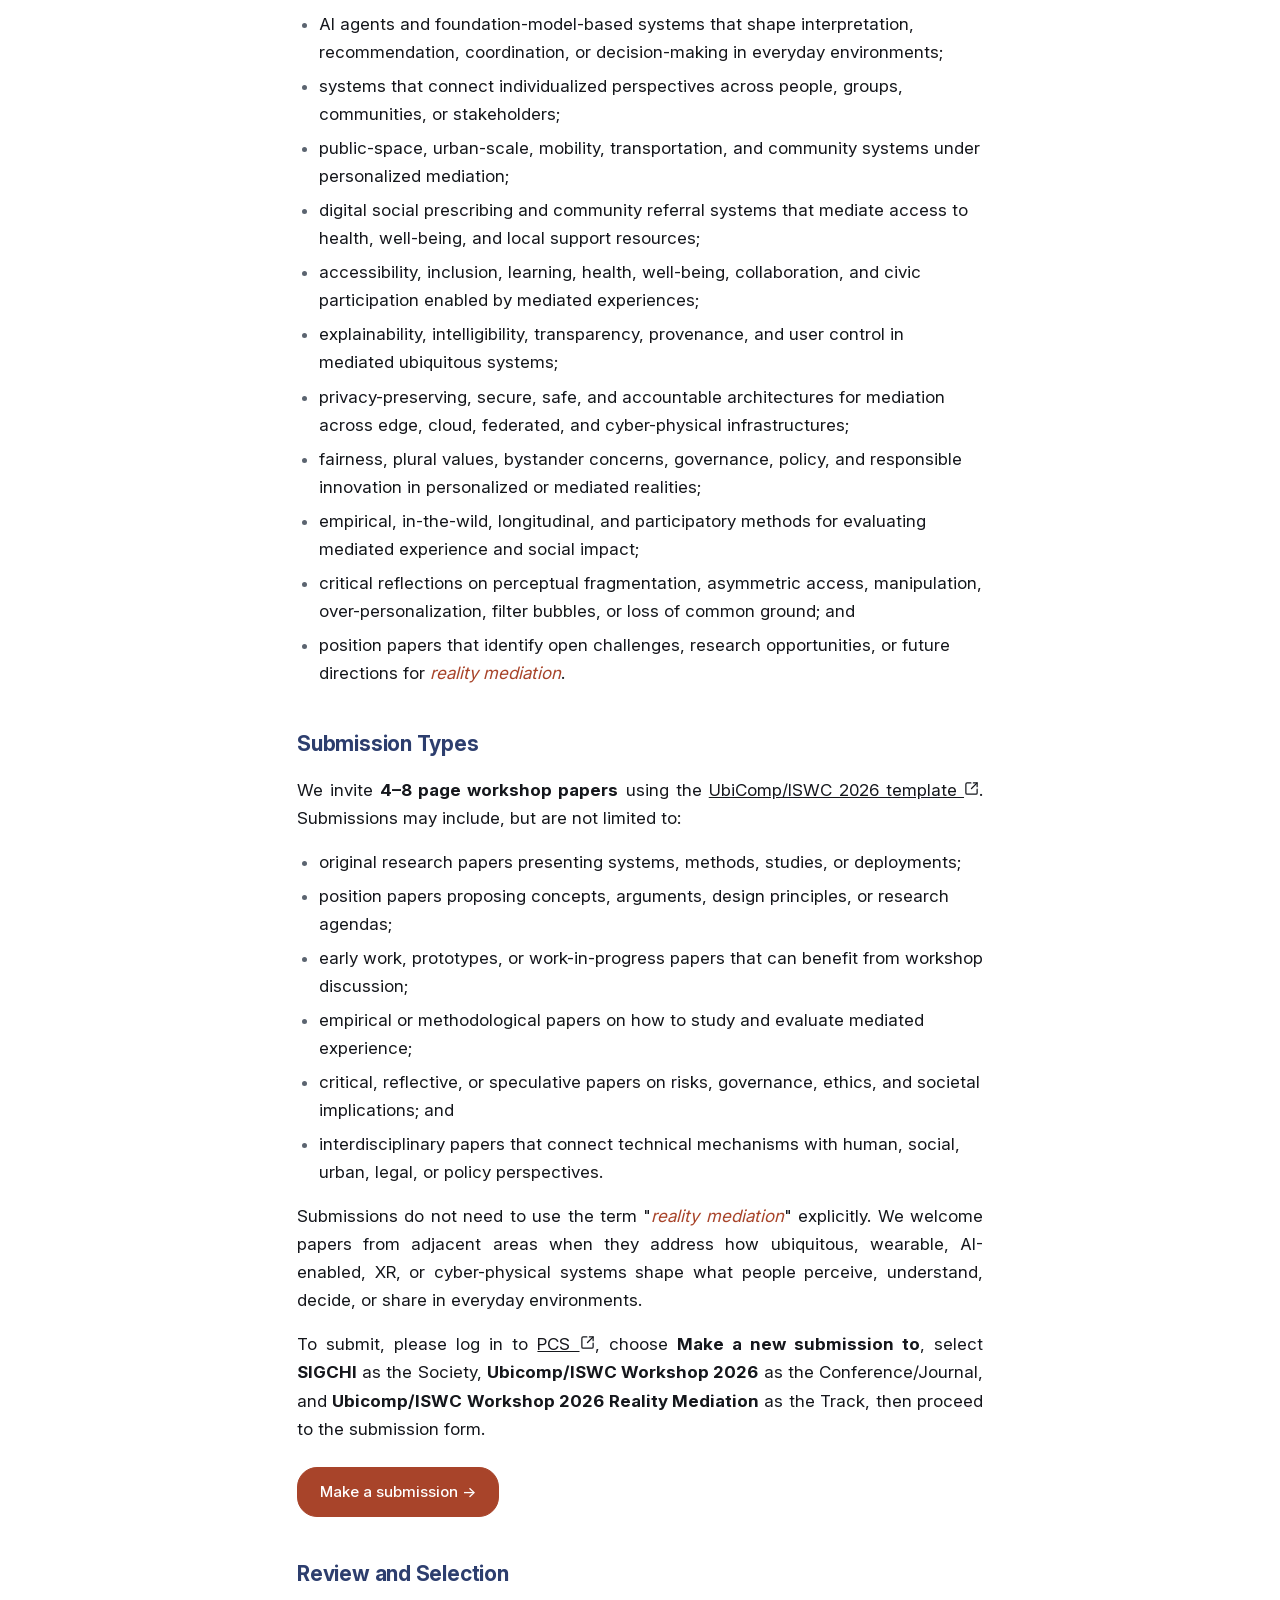
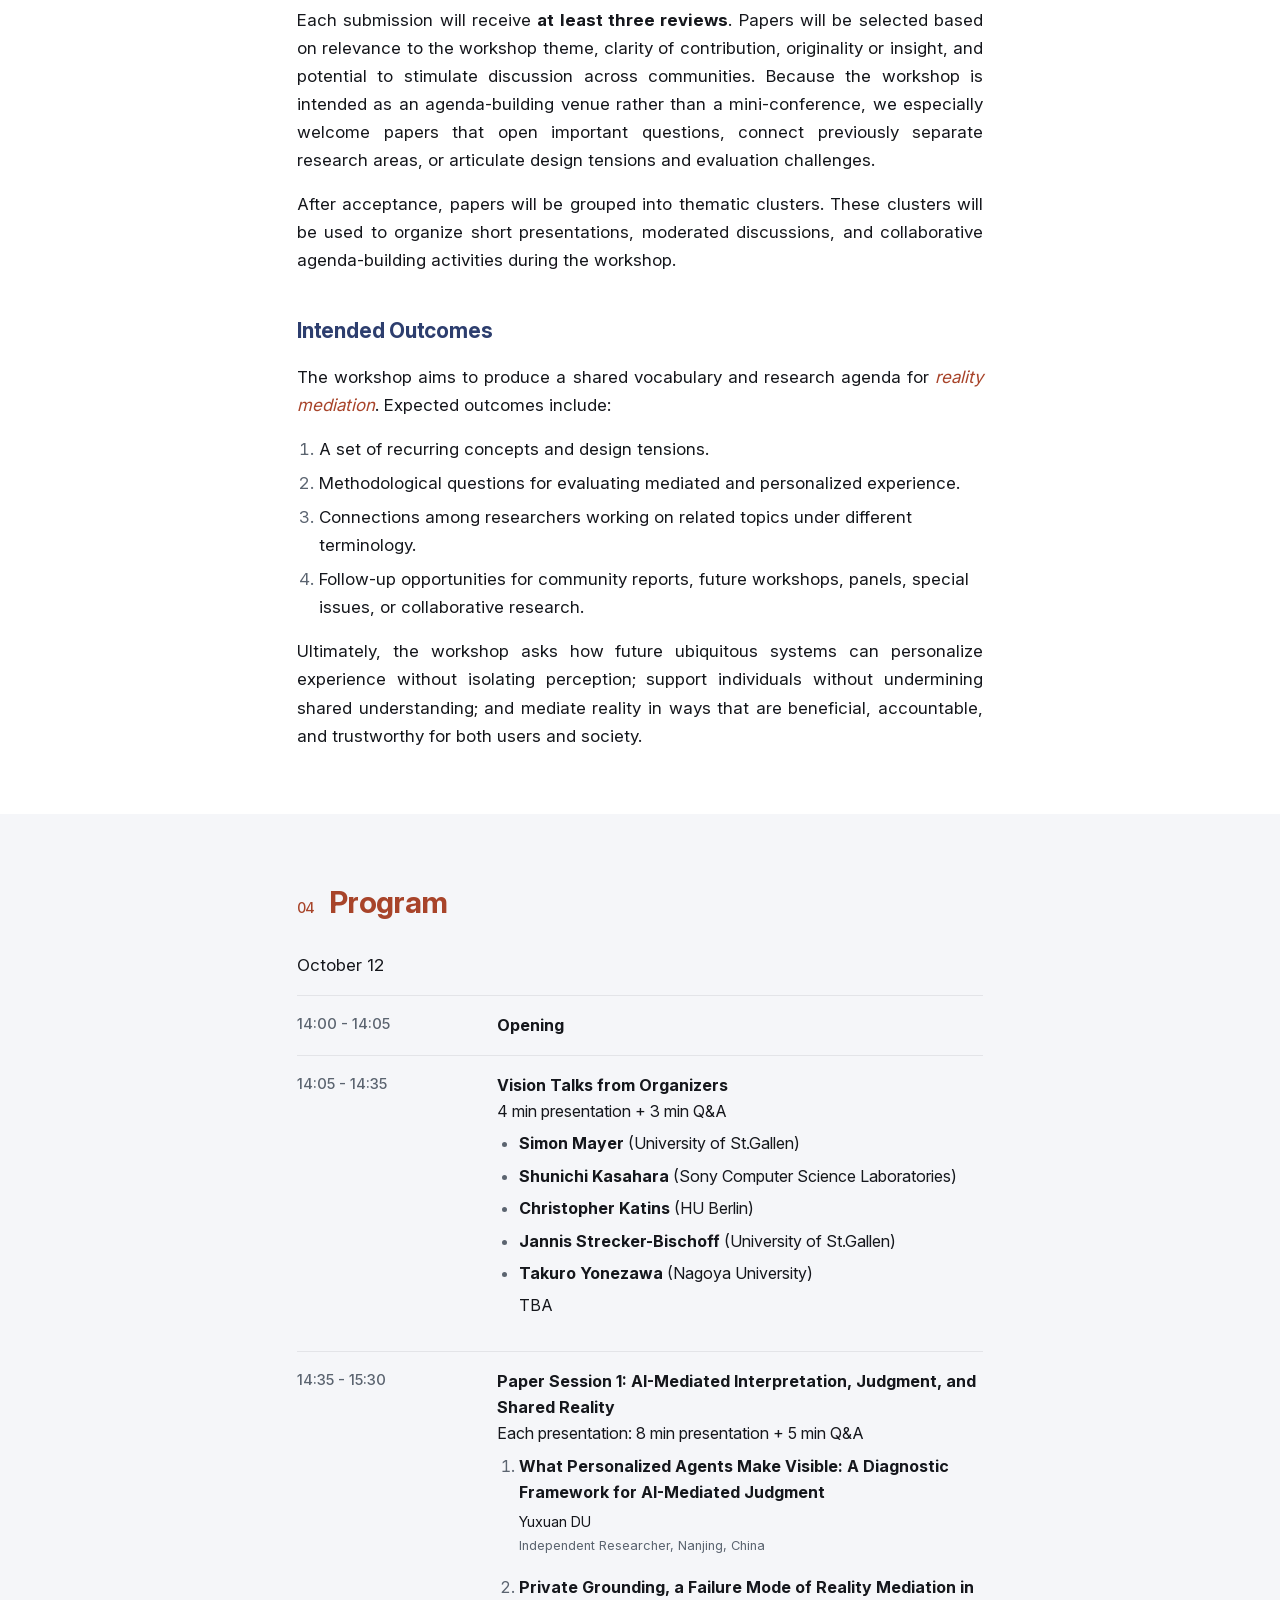
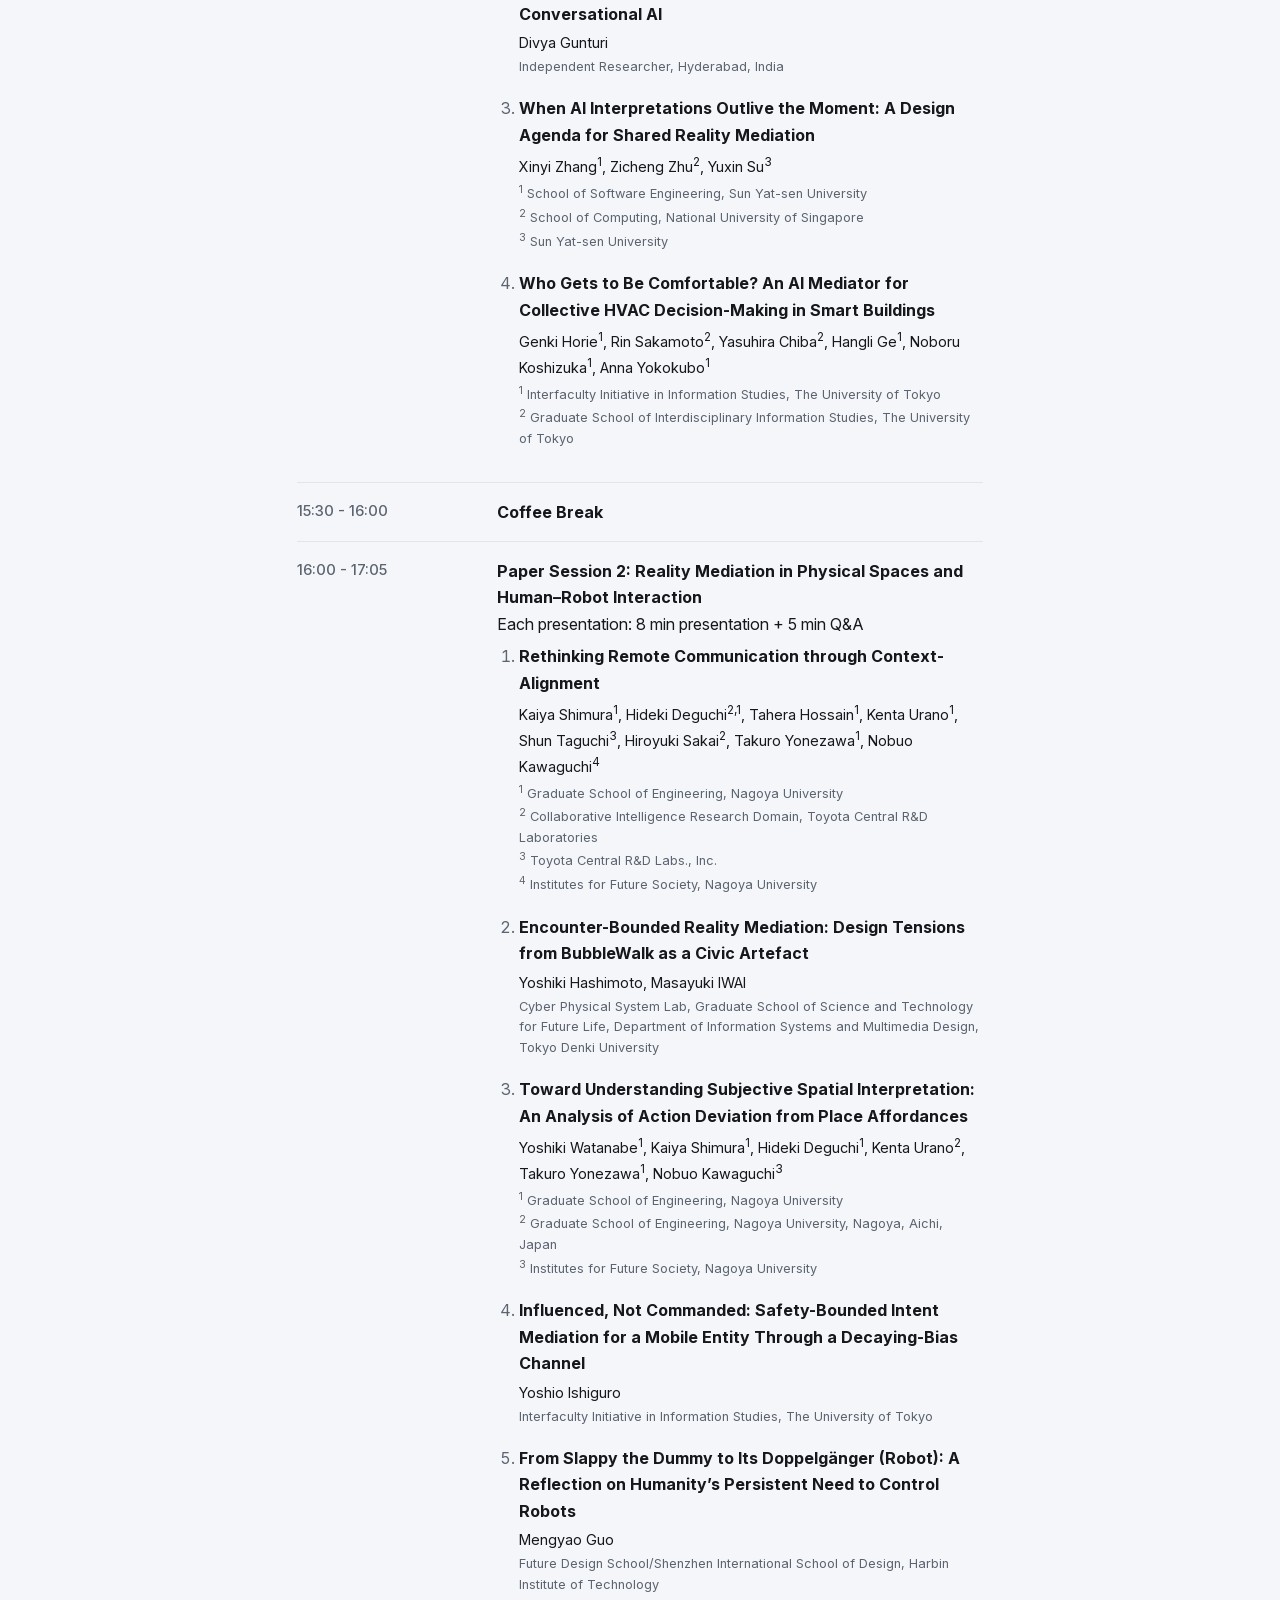
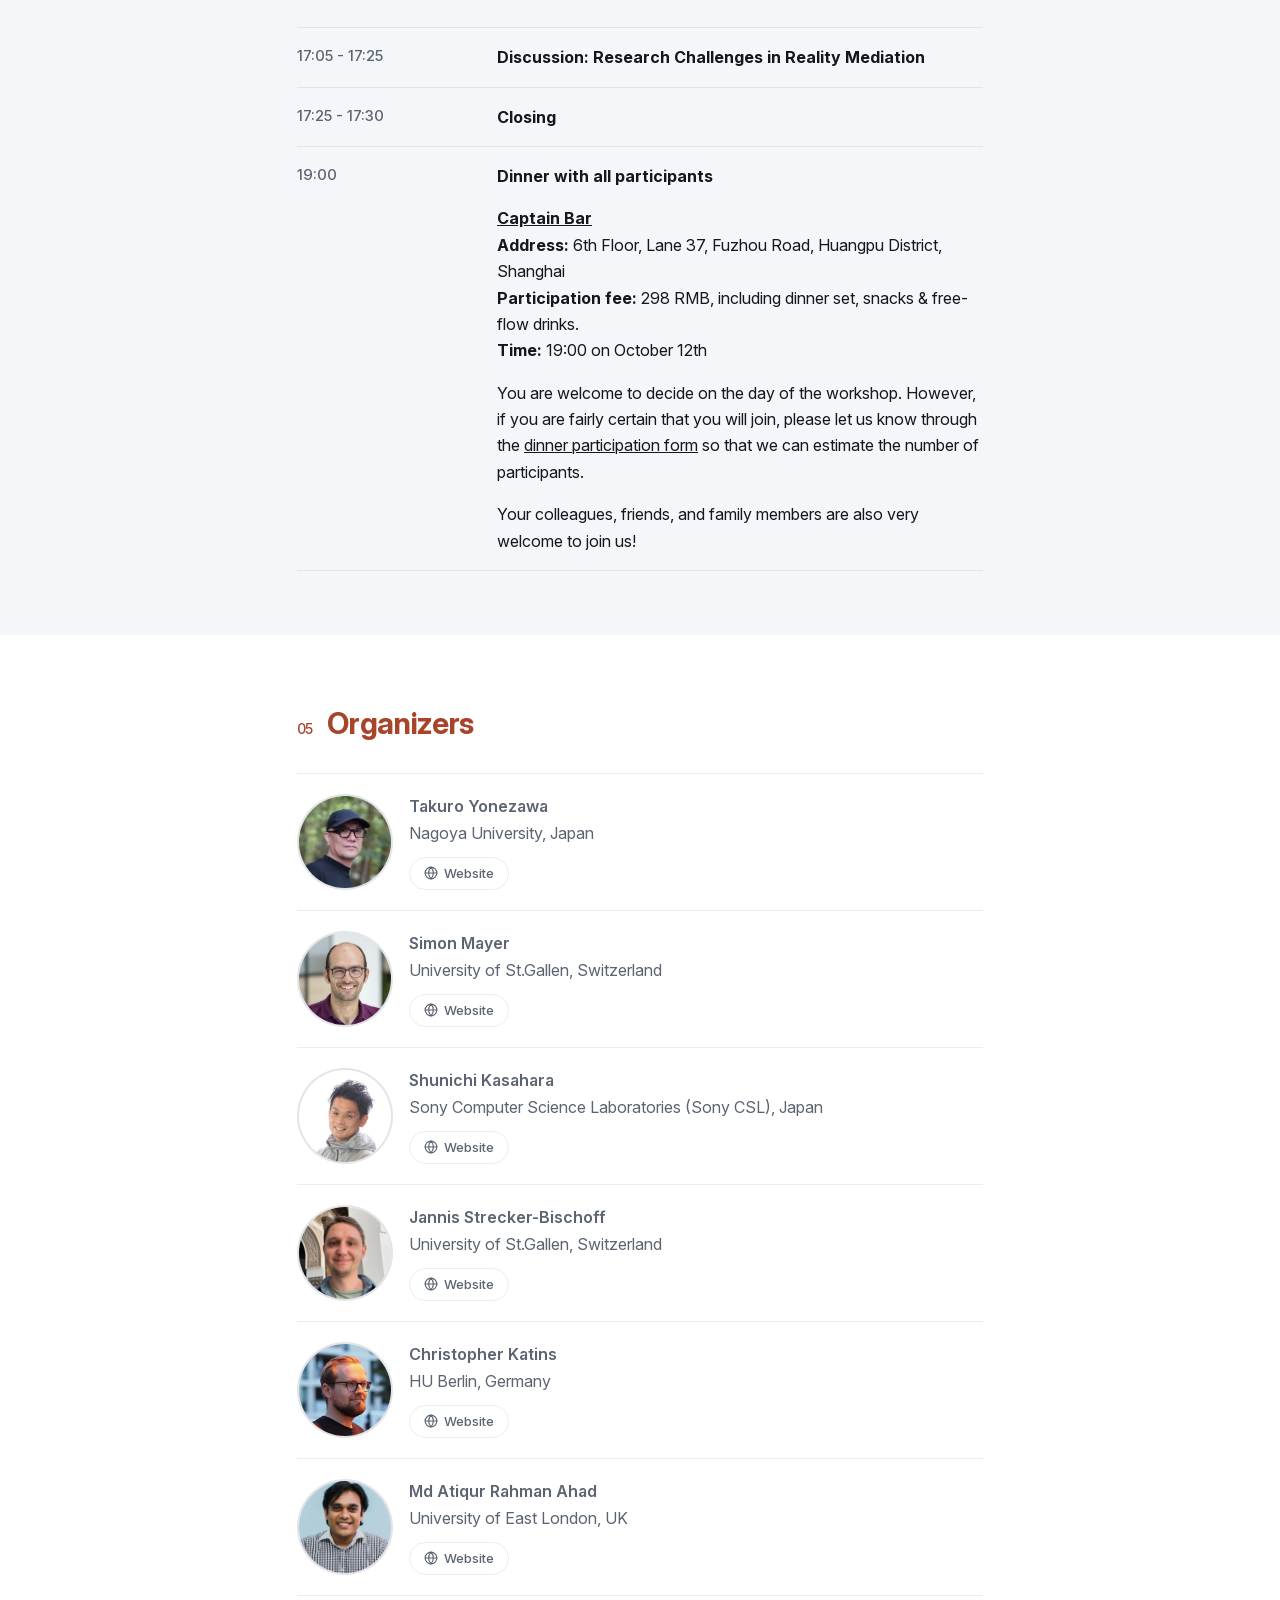
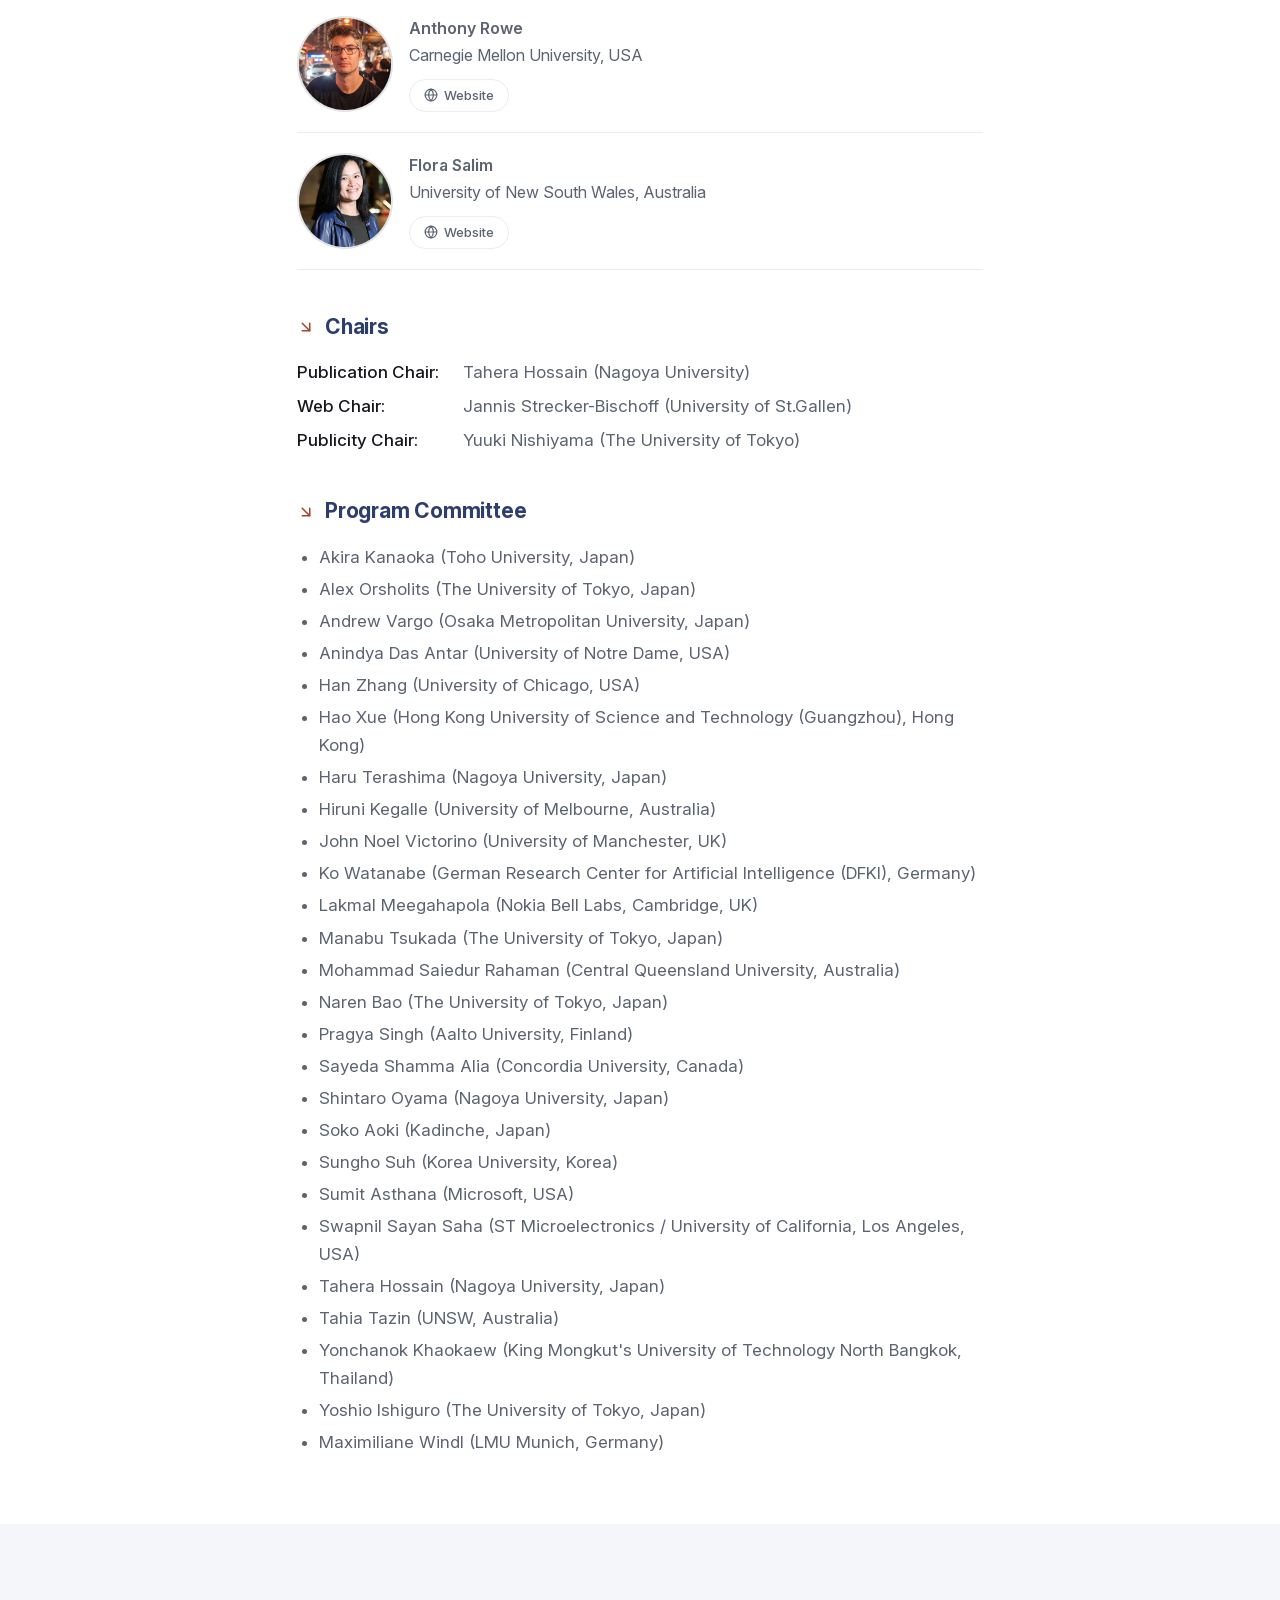
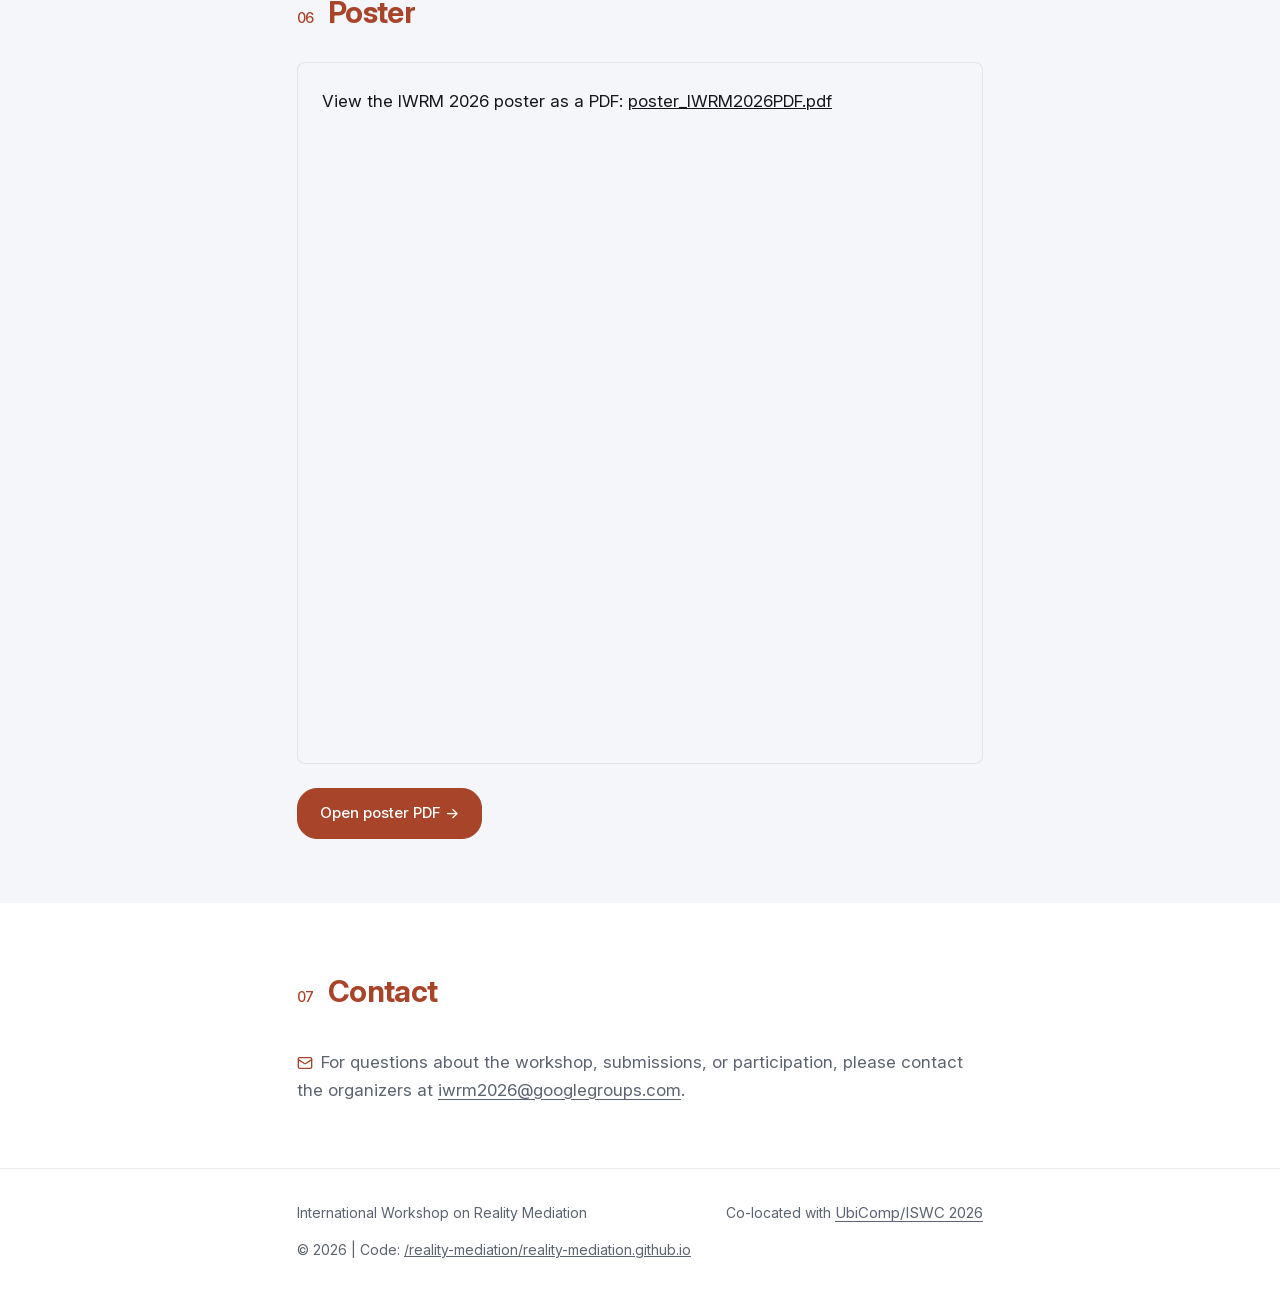
==== commit ea01a701: "update the program" ====
--- a/2026/index.html
+++ b/2026/index.html
@@ -206,7 +206,15 @@
           </td></tr>
           <tr><td class="time">17:05 - 17:25</td><td><strong>Discussion: Research Challenges in Reality Mediation</strong></td></tr>
           <tr><td class="time">17:25 - 17:30</td><td><strong>Closing</strong></td></tr>
-          <tr><td class="time">19:00</td><td><strong>Dinner with all participants (venue and fee to be announced)</strong></td></tr>
+          <tr><td class="time">19:00</td><td class="dinner-details">
+            <p><strong>Dinner with all participants</strong></p>
+            <p><strong><a href="http://www.thecaptainbarshanghai.com.cn/">Captain Bar</a></strong><br>
+              <strong>Address:</strong> 6th Floor, Lane 37, Fuzhou Road, Huangpu District, Shanghai<br>
+              <strong>Participation fee:</strong> 298 RMB, including dinner set, snacks &amp; free-flow drinks.<br>
+              <strong>Time:</strong> 19:00 on October 12th</p>
+            <p>You are welcome to decide on the day of the workshop. However, if you are fairly certain that you will join, please let us know through the <a href="https://forms.gle/TGAtHdRYcxMYYRncA">dinner participation form</a> so that we can estimate the number of participants.</p>
+            <p>Your colleagues, friends, and family members are also very welcome to join us!</p>
+          </td></tr>
         </tbody>
       </table>
            
--- a/2026/styles.css
+++ b/2026/styles.css
@@ -441,6 +441,8 @@
   padding-right: 24px;
 }
 
+.schedule .dinner-details p { text-align: left; }
+.schedule .dinner-details p:last-child { margin-bottom: 0; }
 .schedule .paper + .paper { margin-top: 18px; }
 .paper-authors {
   margin-top: 4px;
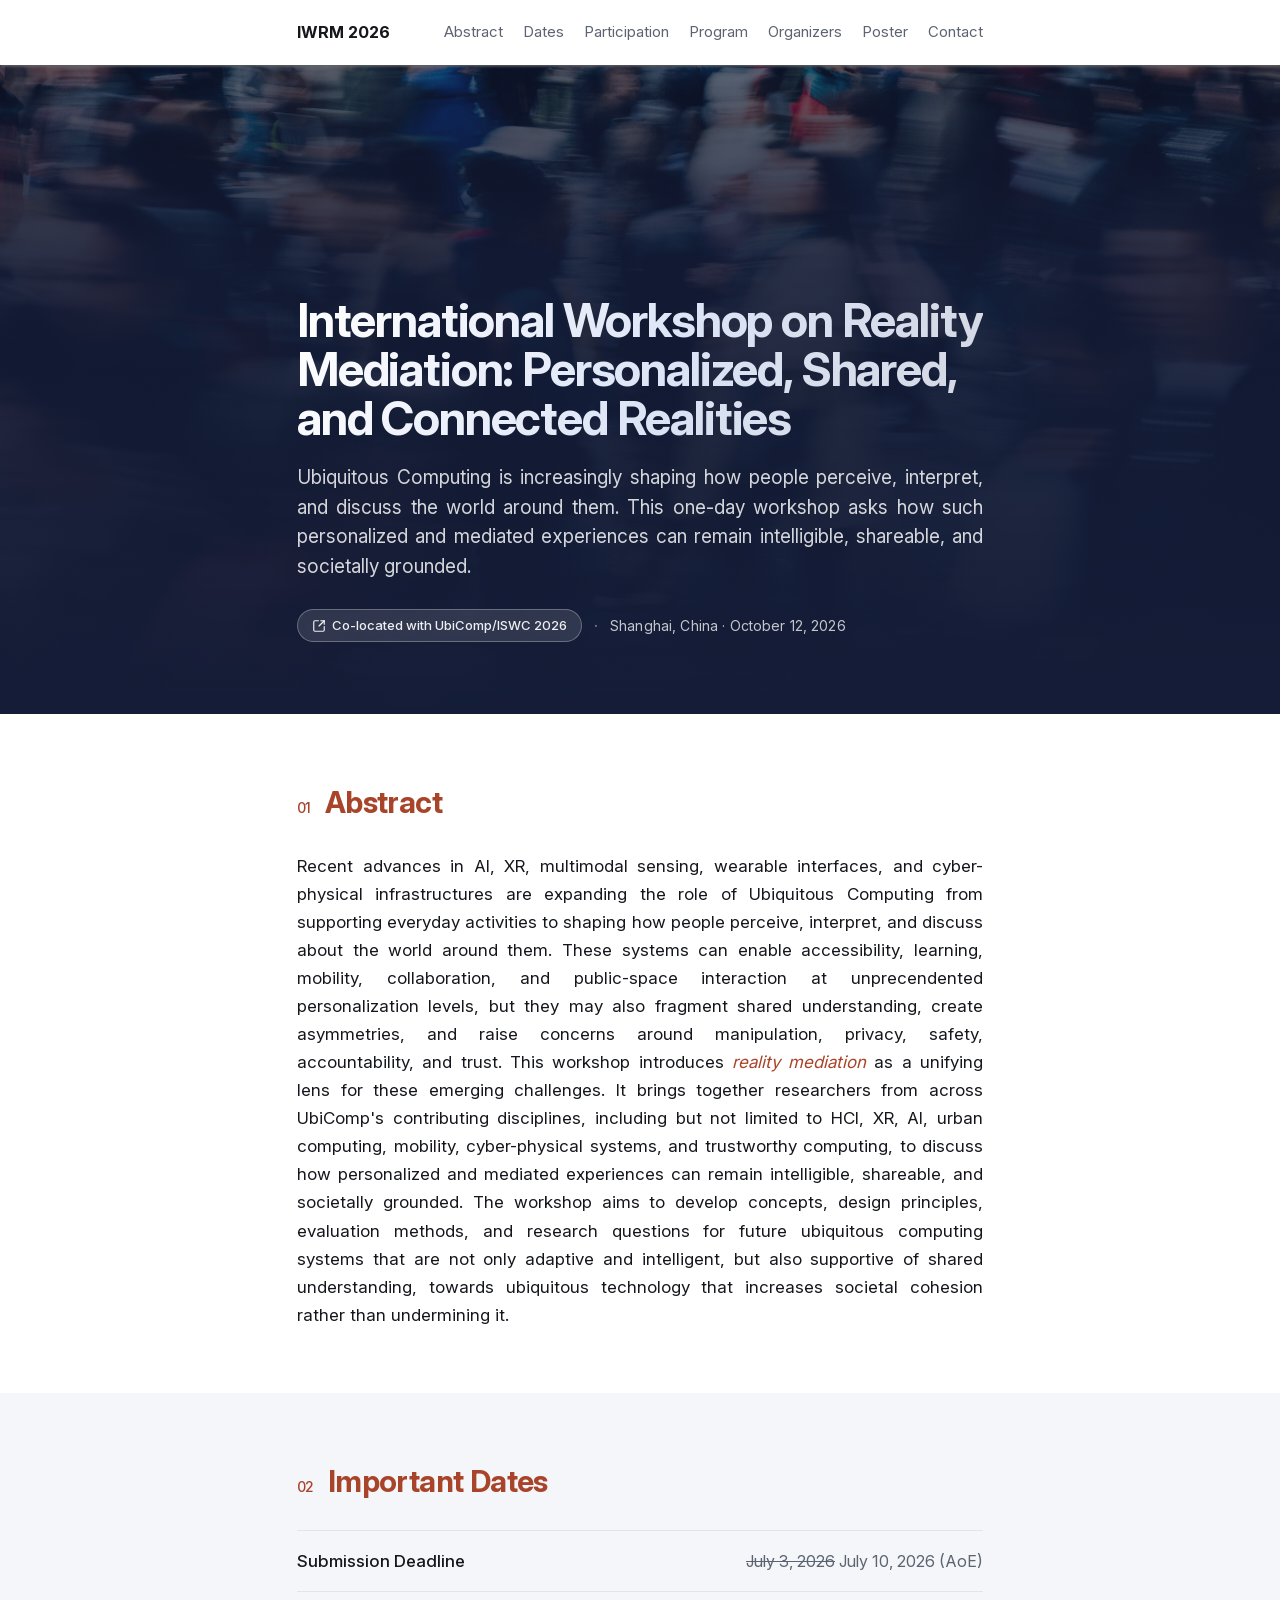
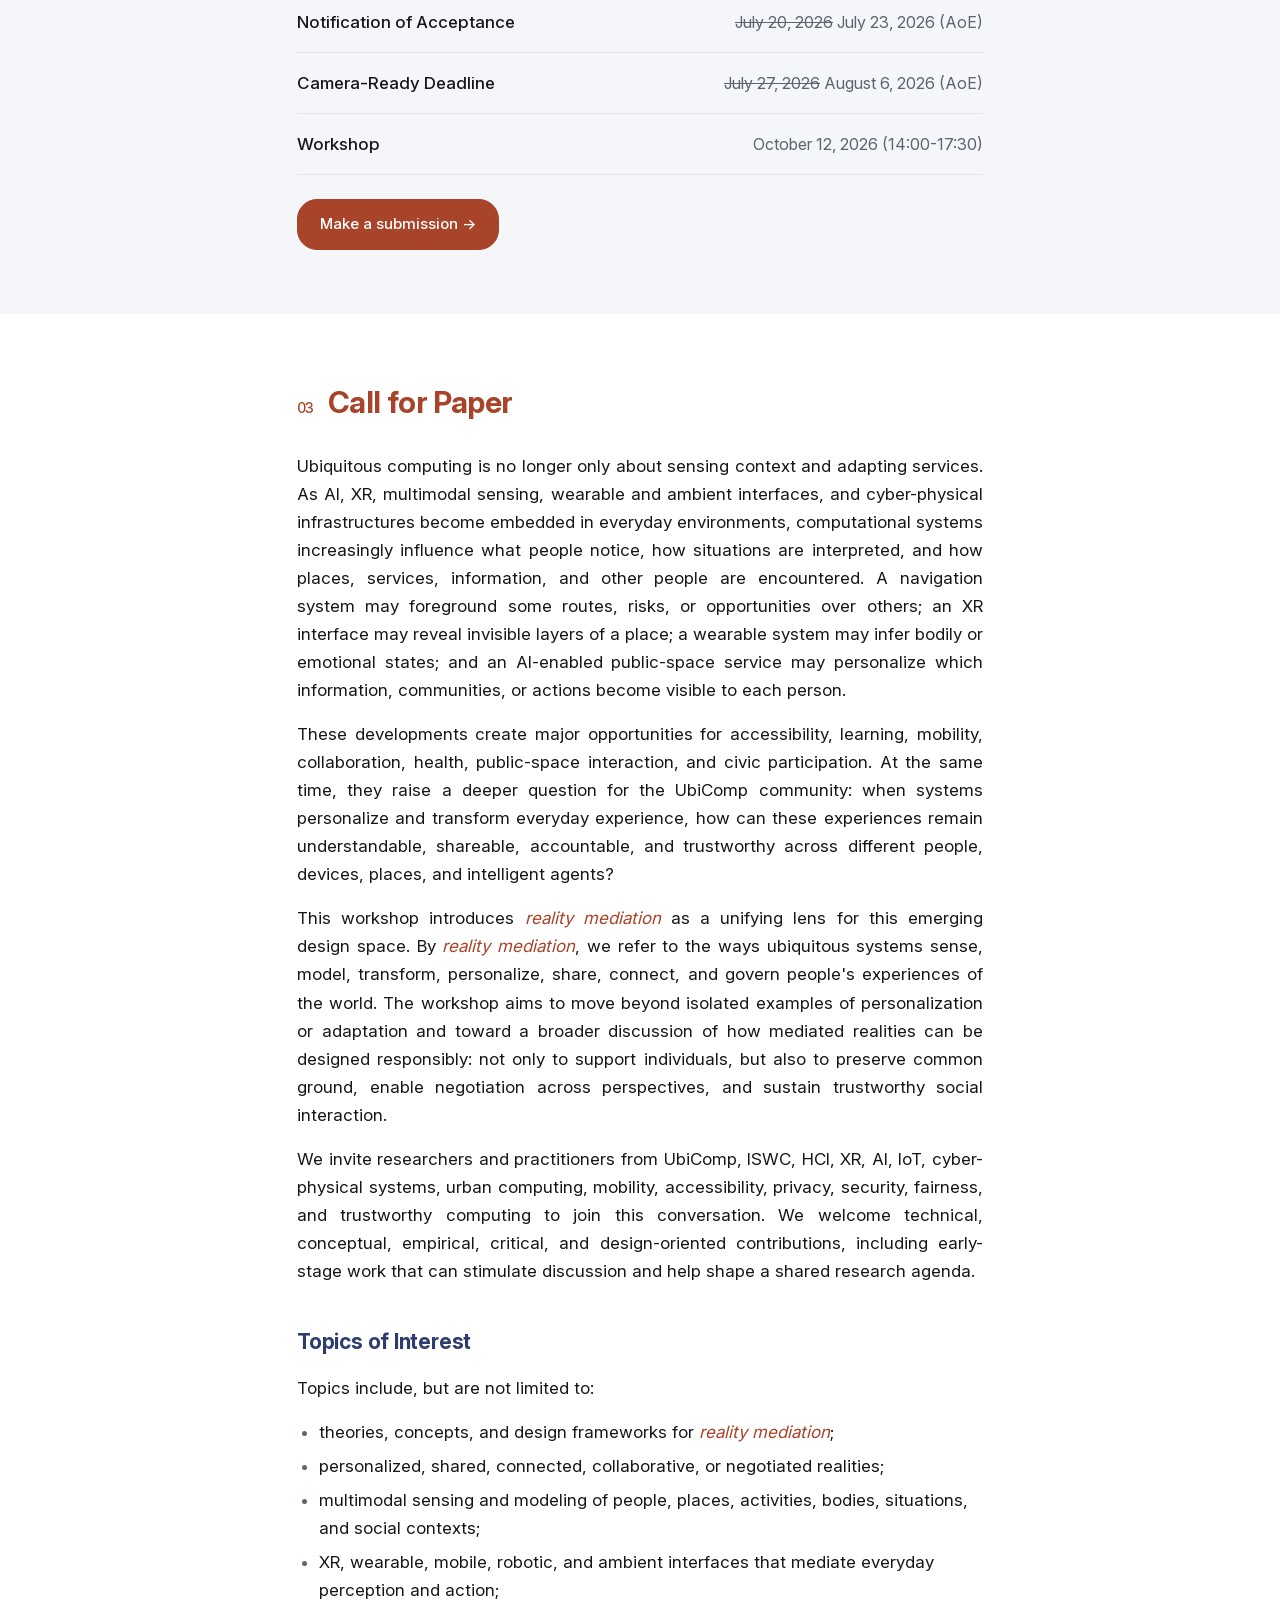
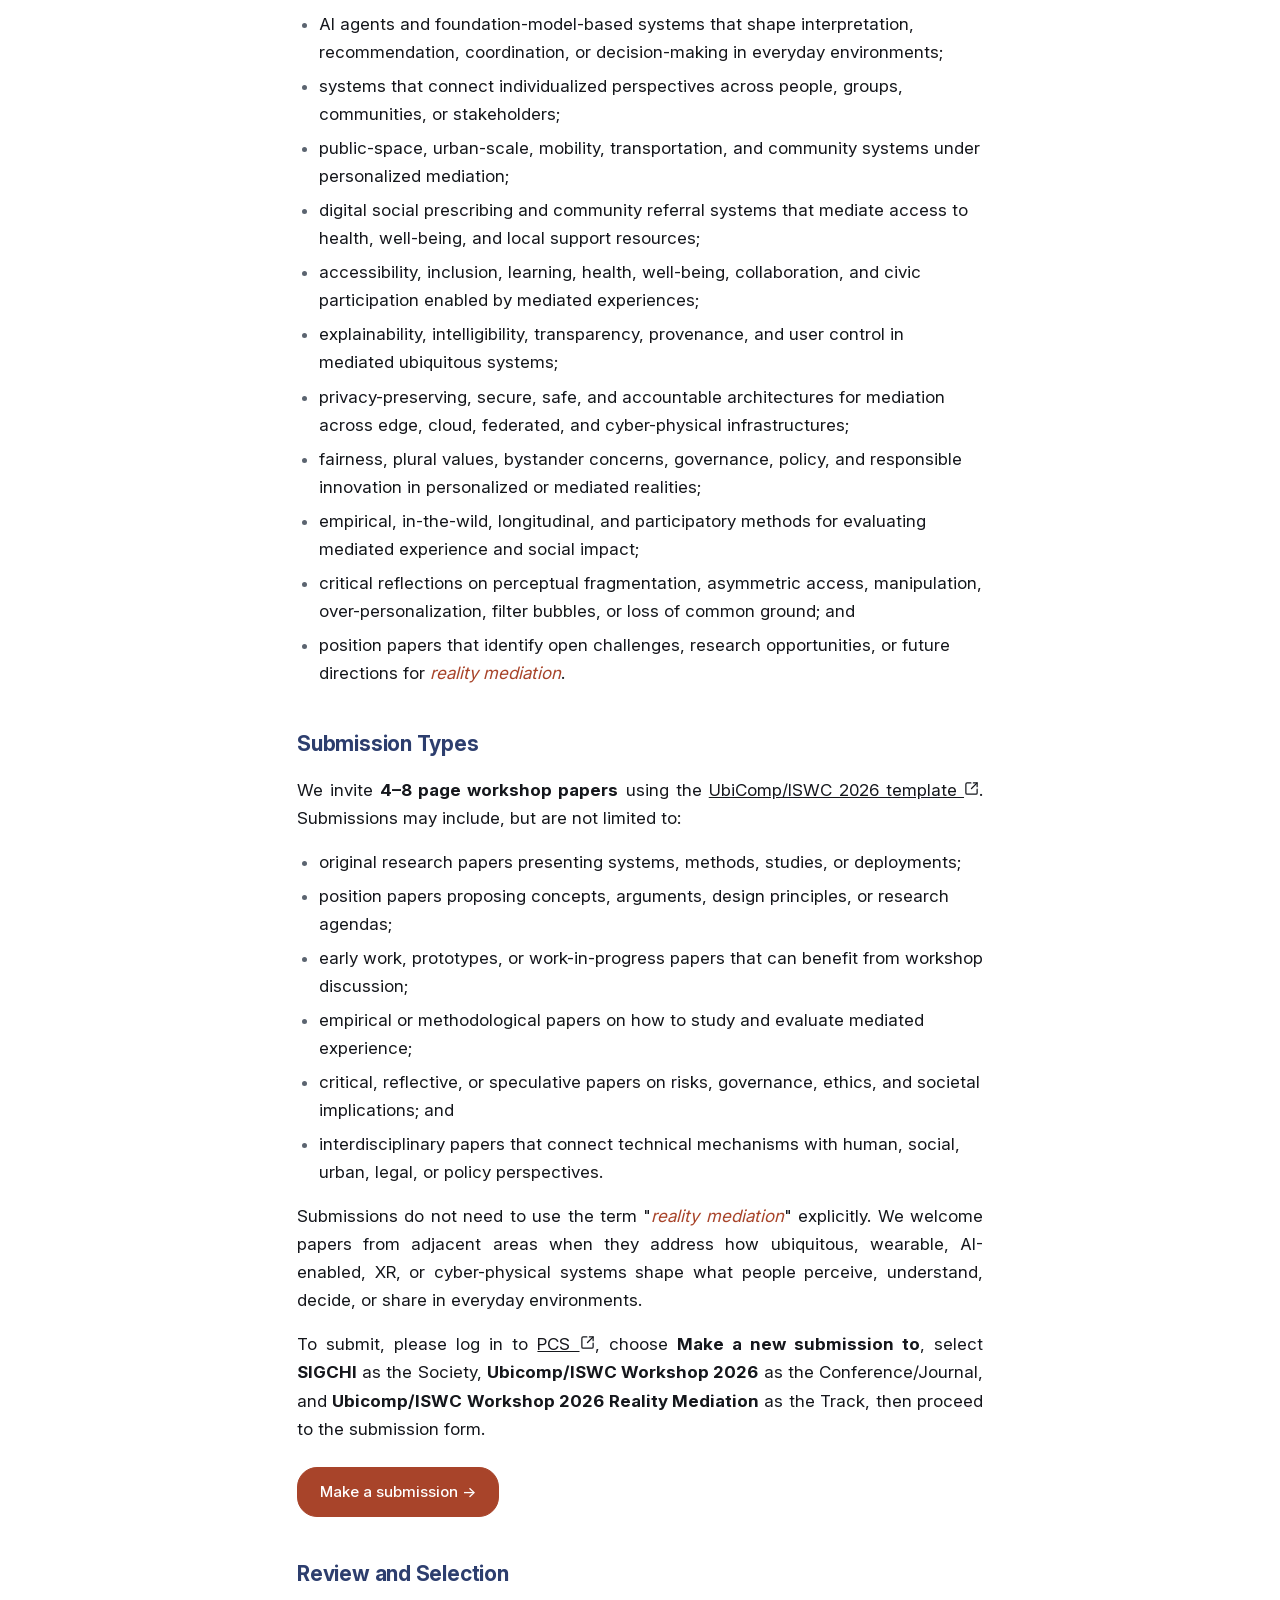
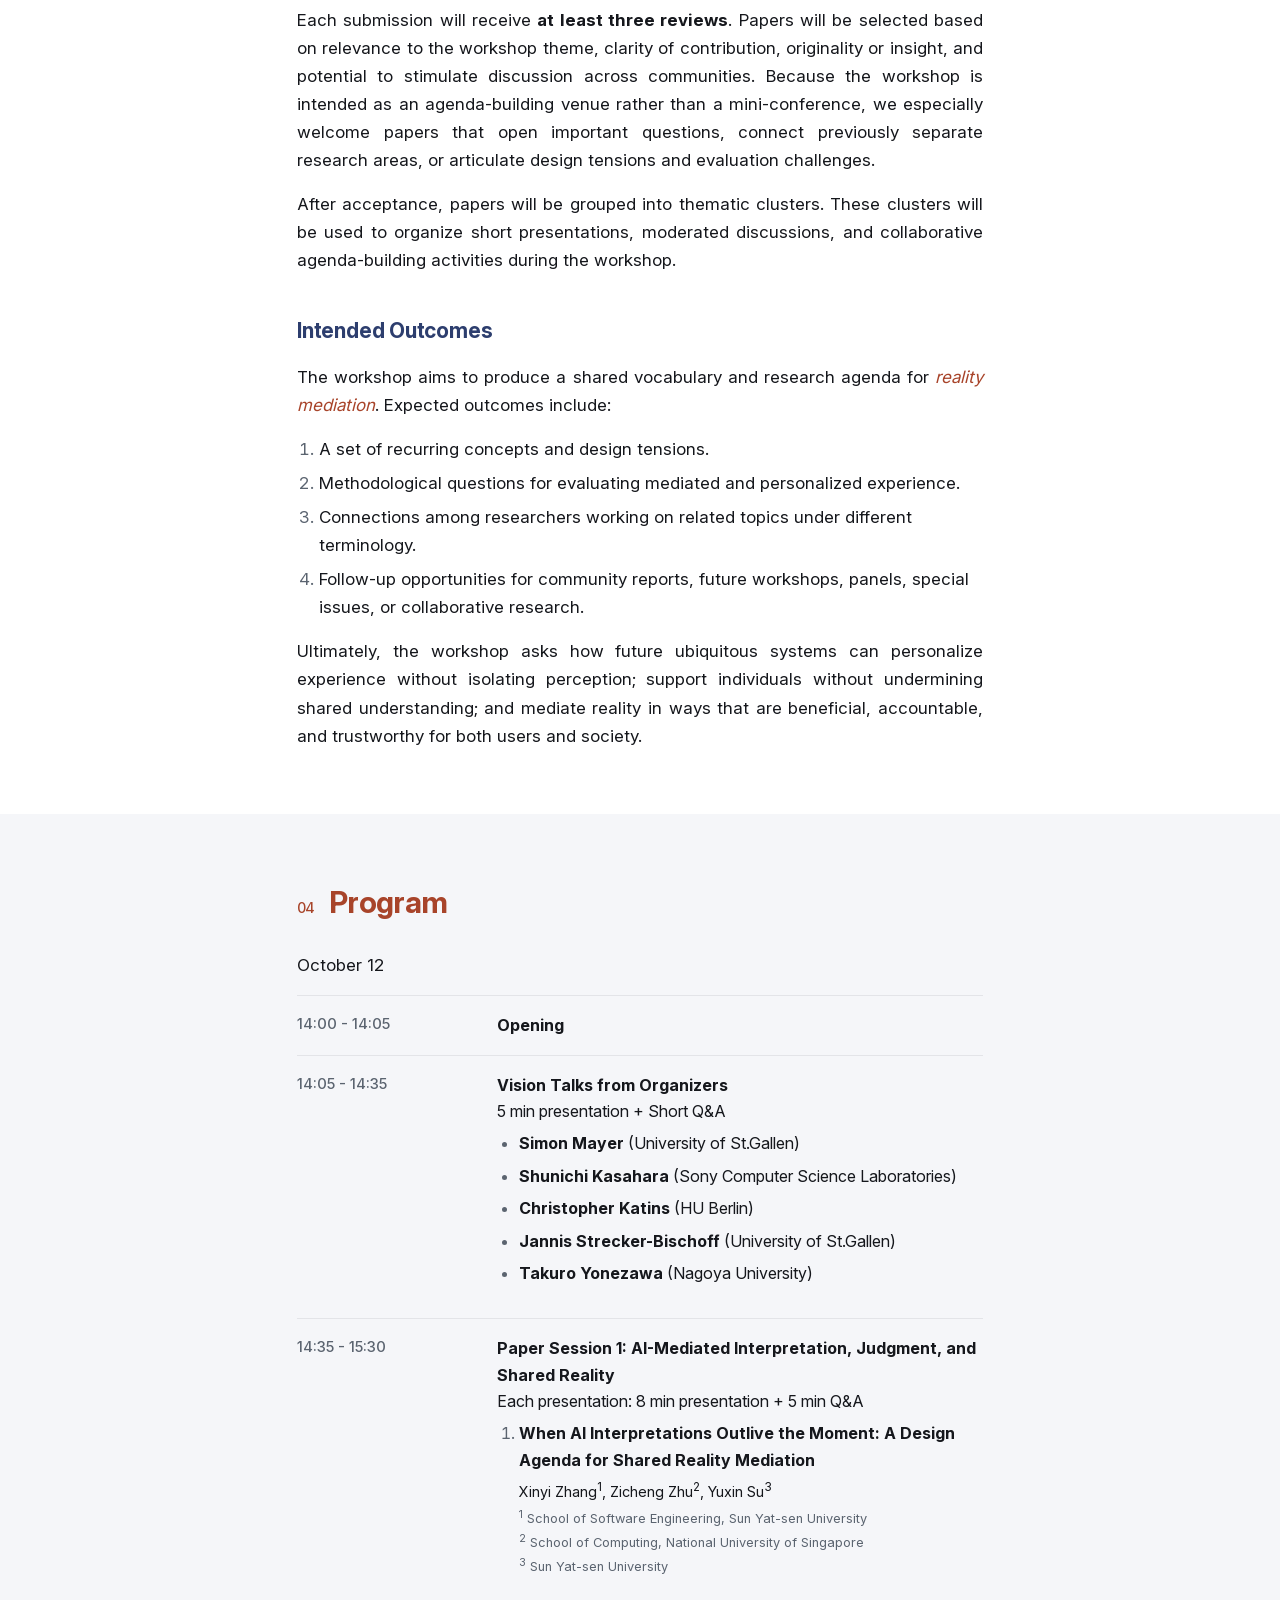
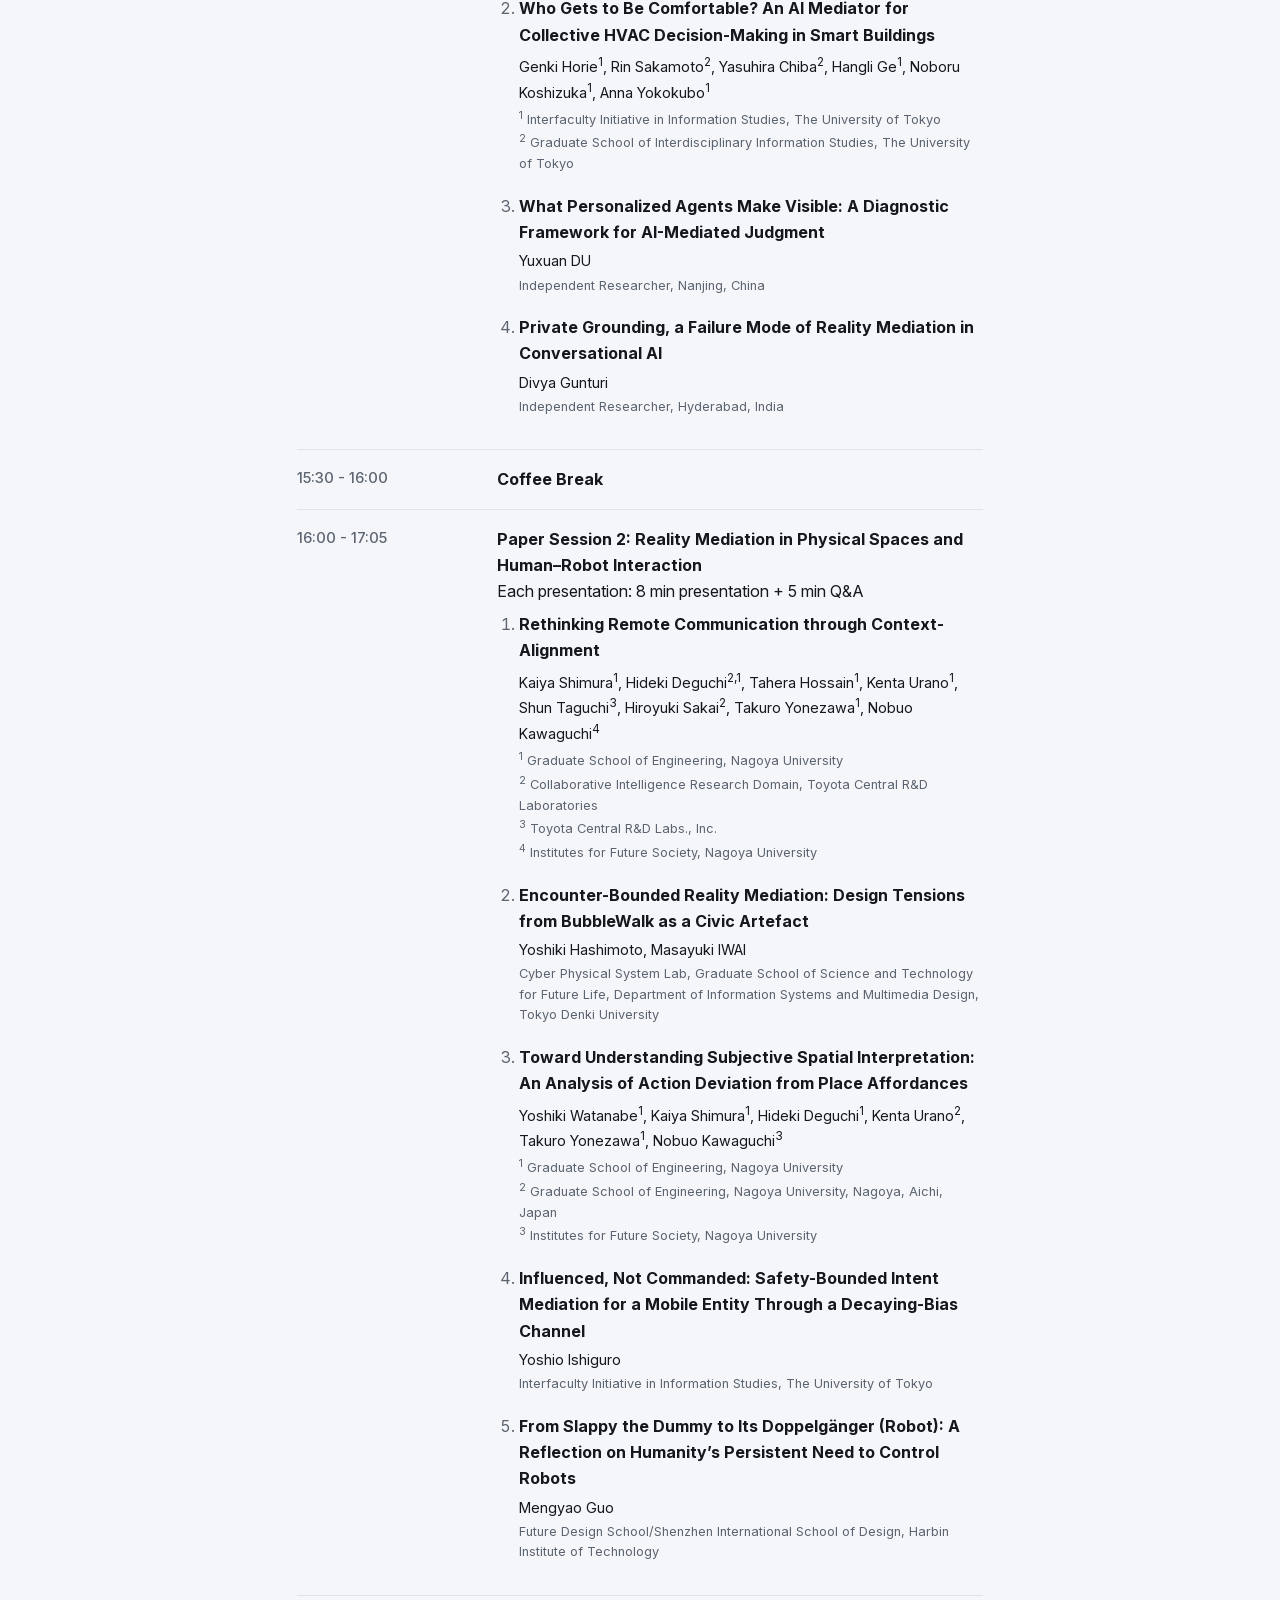
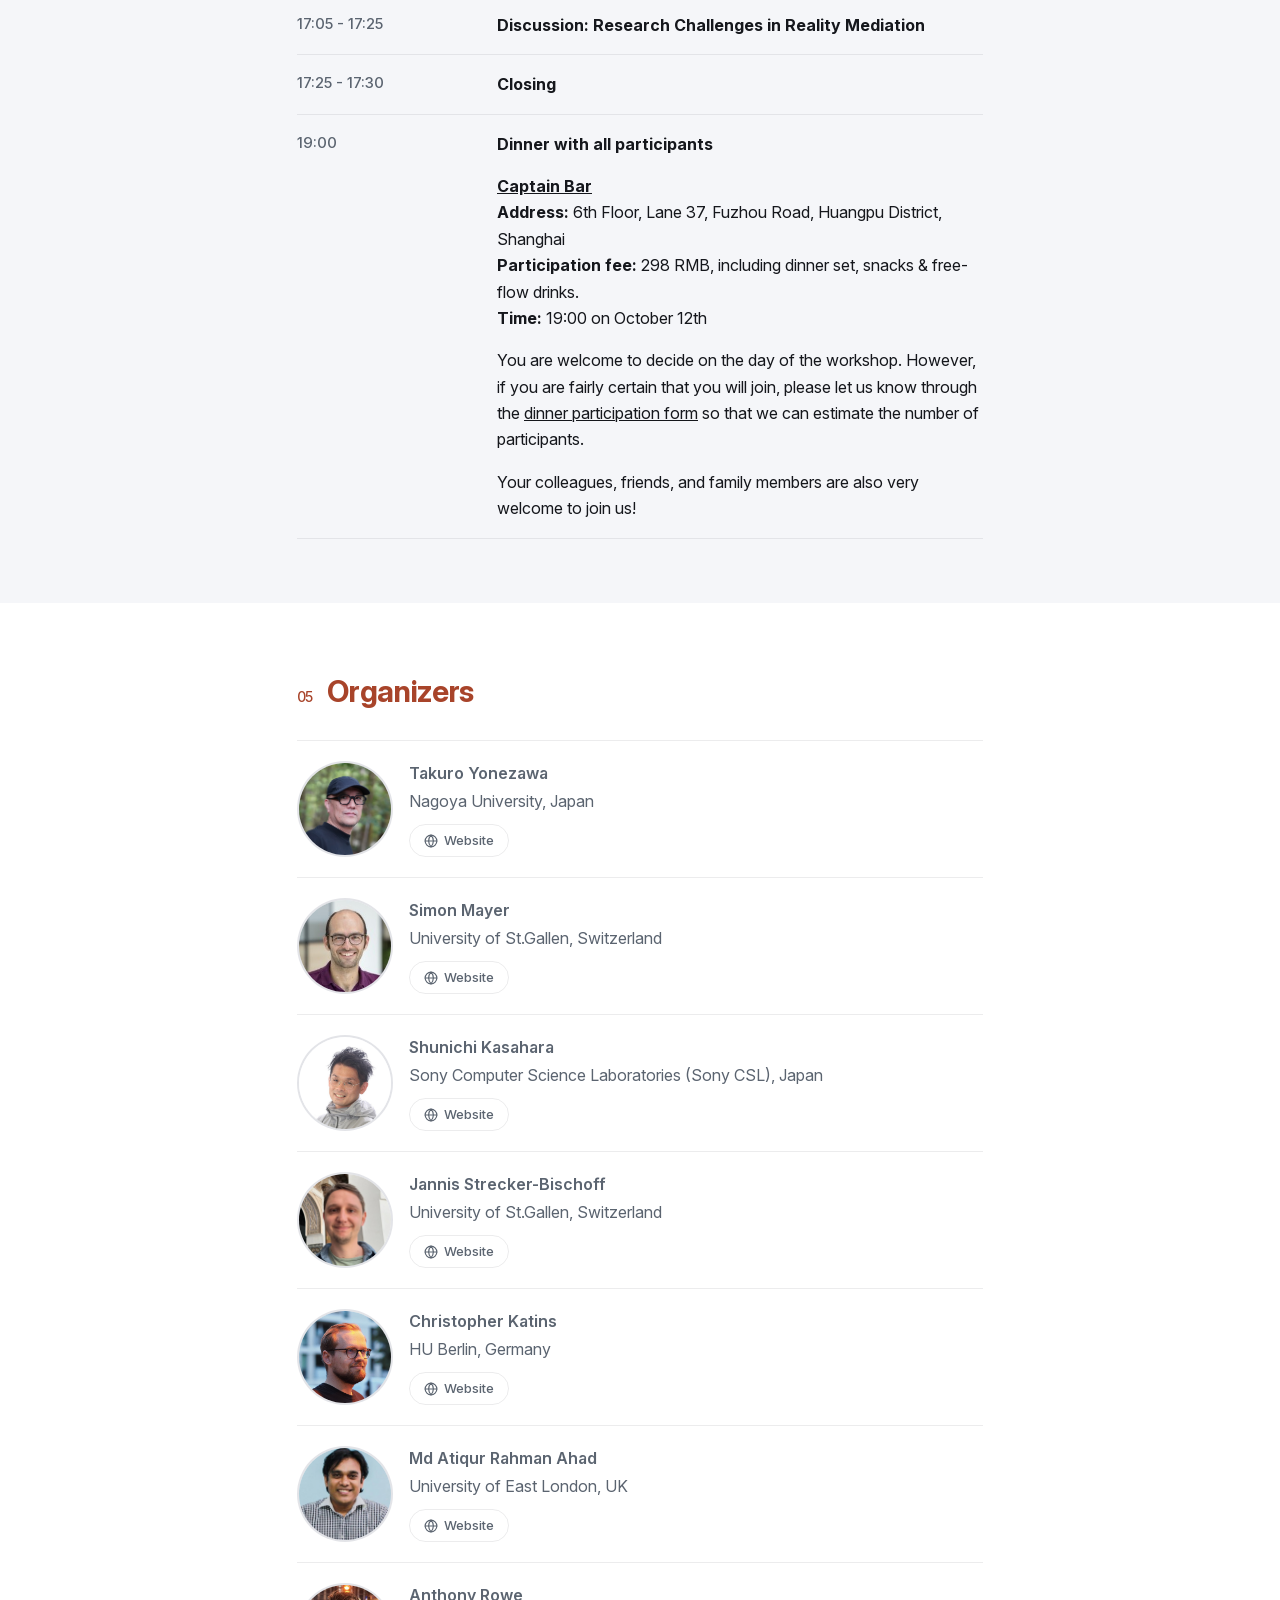
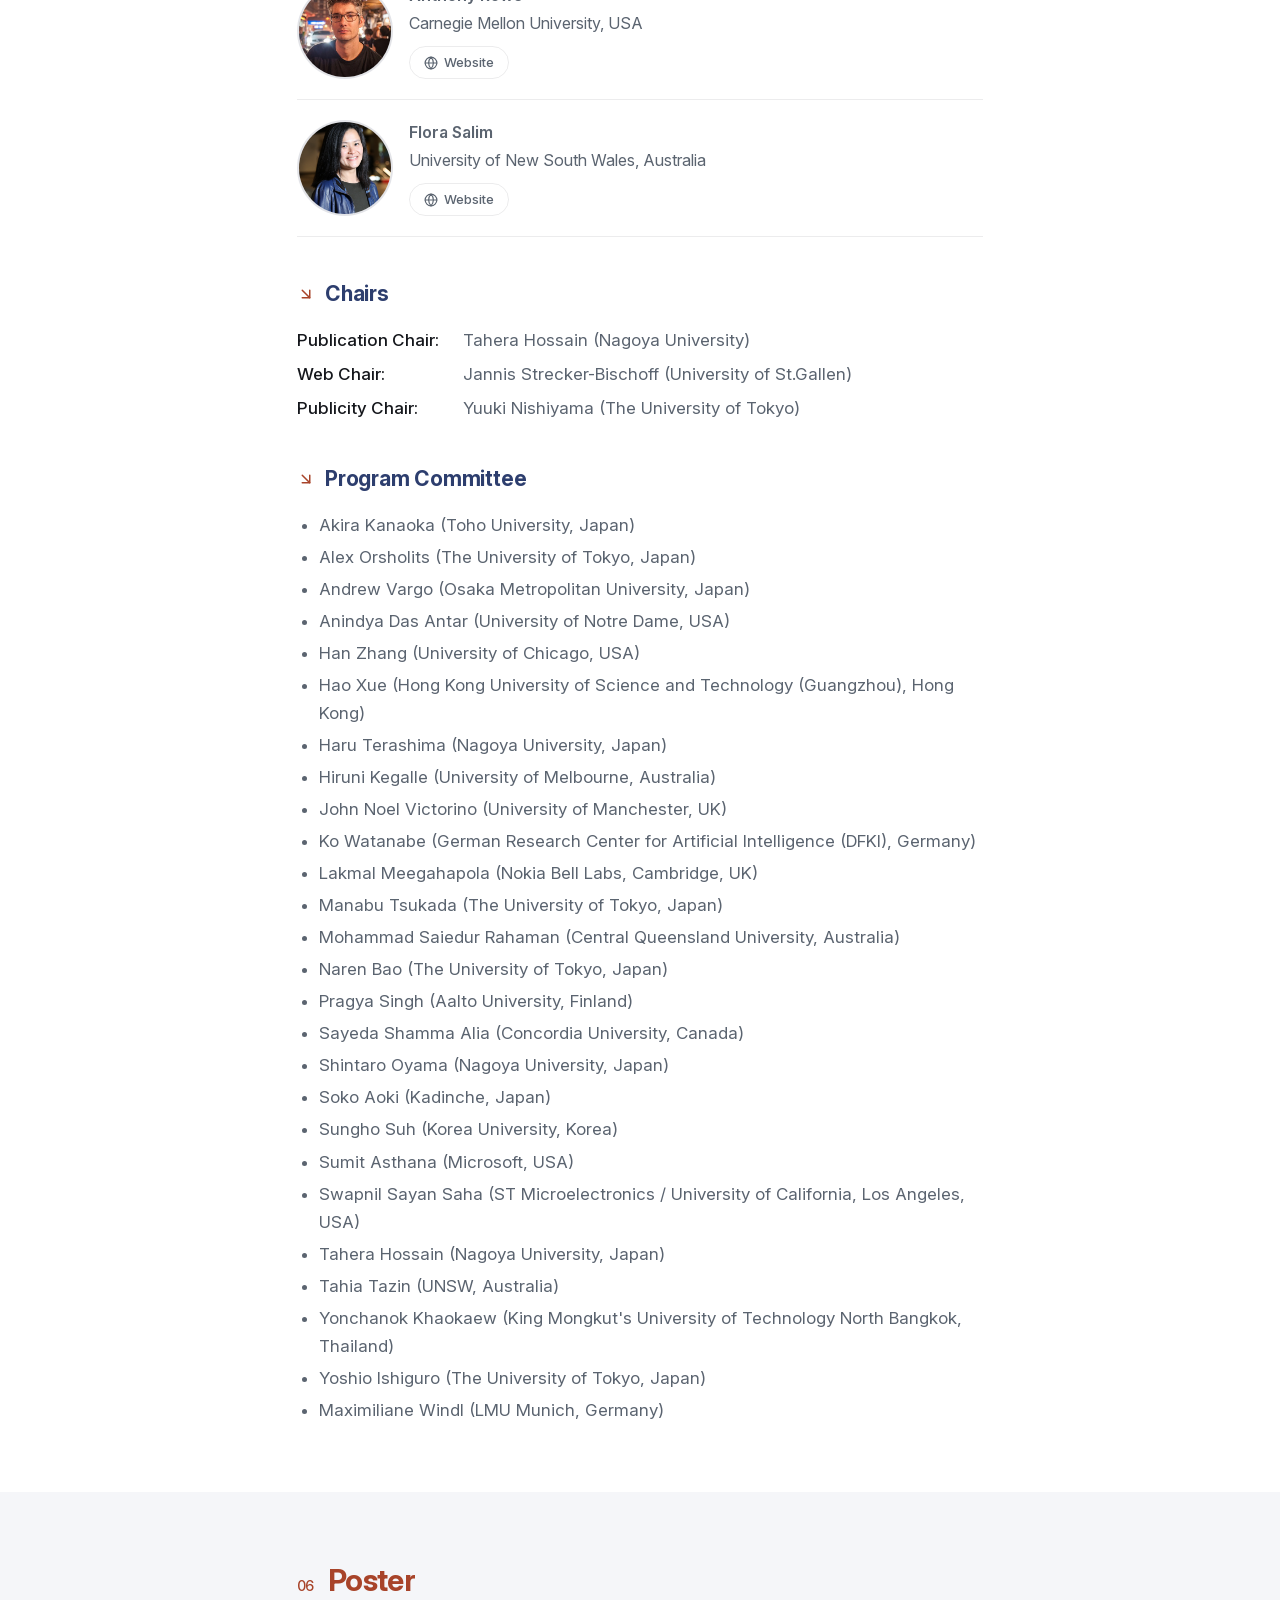
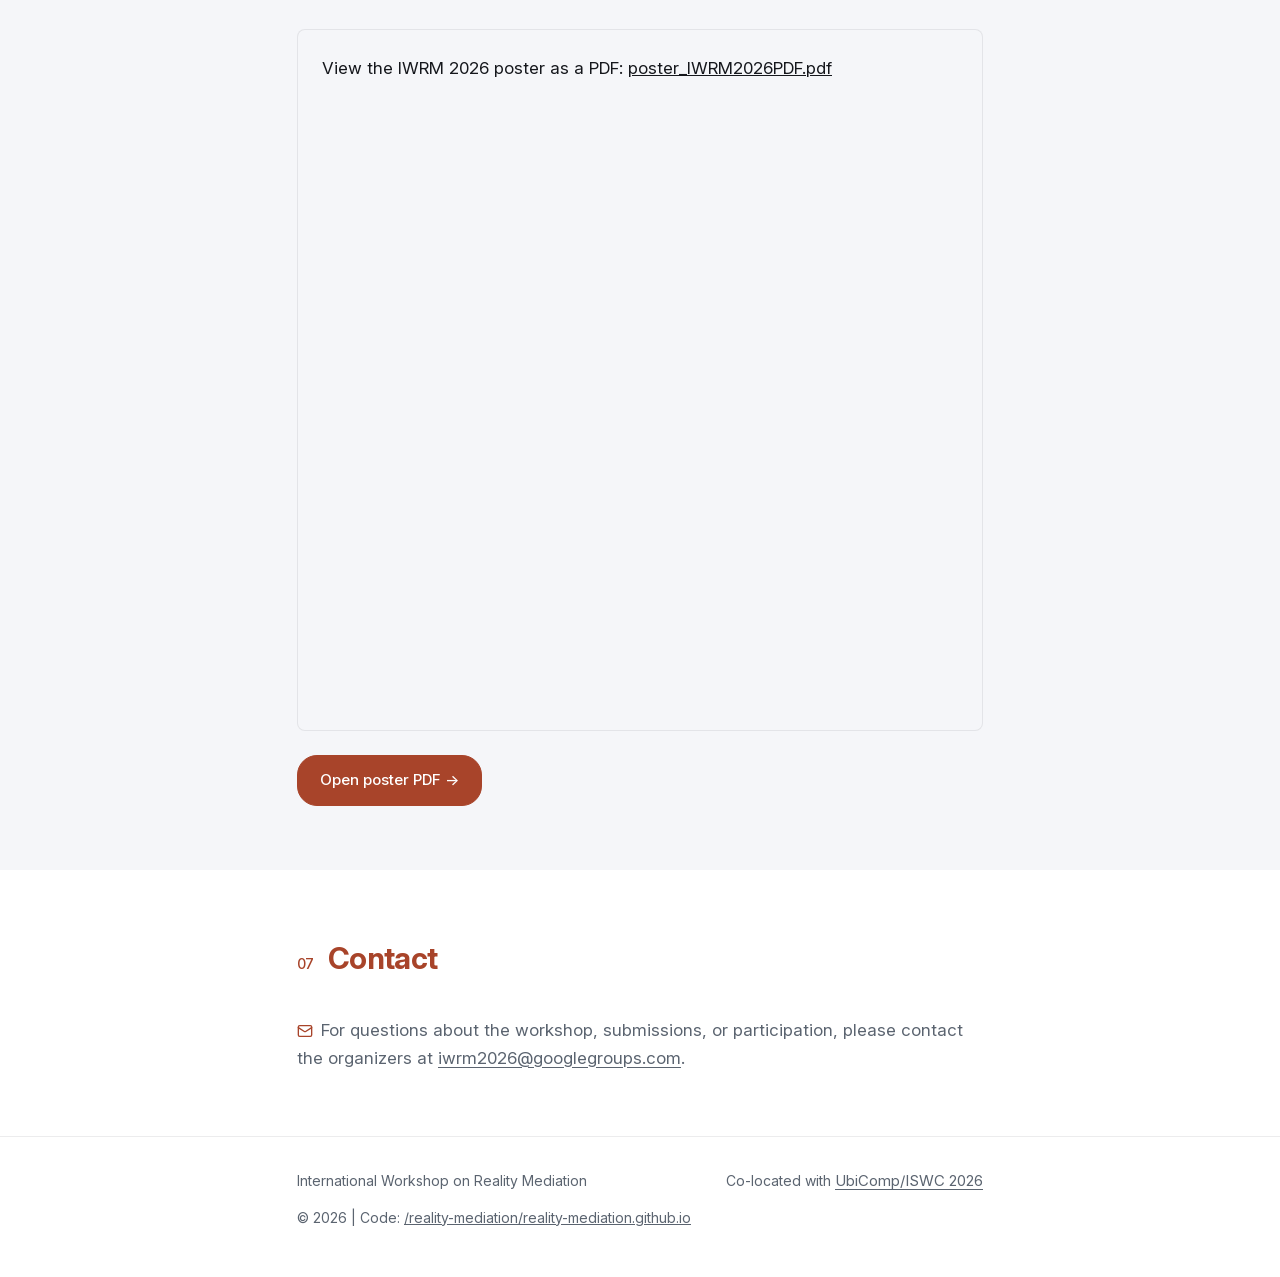
==== commit 756d6973: "updated the program" ====
--- a/2026/index.html
+++ b/2026/index.html
@@ -140,19 +140,28 @@
       <table class="schedule">
         <tbody>
           <tr><td class="time">14:00 - 14:05</td><td><strong>Opening</strong></td></tr>
-          <tr class="schedule-group"><td class="time">14:05 - 14:35</td><td><strong>Vision Talks from Organizers</strong><br><span class="schedule-note">4 min presentation + 3 min Q&amp;A</span>
+          <tr class="schedule-group"><td class="time">14:05 - 14:35</td><td><strong>Vision Talks from Organizers</strong><br><span class="schedule-note">5 min presentation + Short Q&amp;A</span>
             <ul>
               <li><strong>Simon Mayer </strong>(University of St.Gallen)</li>
               <li><strong>Shunichi Kasahara </strong>(Sony Computer Science Laboratories)</li>
               <li><strong>Christopher Katins </strong>(HU Berlin)</li>
               <li><strong>Jannis Strecker-Bischoff </strong>(University of St.Gallen)</li>
               <li><strong>Takuro Yonezawa </strong>(Nagoya University)</li>
-              TBA
             </ul>
           </td></tr>
           <tr class="schedule-group"><td class="time">14:35 - 15:30</td><td><strong>Paper Session 1: AI-Mediated Interpretation, Judgment, and Shared Reality</strong><br><span class="schedule-note">Each presentation: 8 min presentation + 5 min Q&amp;A</span>
             <ol>
               <li class="paper">
+                <strong>When AI Interpretations Outlive the Moment: A Design Agenda for Shared Reality Mediation</strong>
+                <div class="paper-authors">Xinyi Zhang<sup>1</sup>, Zicheng Zhu<sup>2</sup>, Yuxin Su<sup>3</sup></div>
+                <div class="paper-affiliations"><sup>1</sup> School of Software Engineering, Sun Yat-sen University<br><sup>2</sup> School of Computing, National University of Singapore<br><sup>3</sup> Sun Yat-sen University</div>
+              </li>
+              <li class="paper">
+                <strong>Who Gets to Be Comfortable? An AI Mediator for Collective HVAC Decision-Making in Smart Buildings</strong>
+                <div class="paper-authors">Genki Horie<sup>1</sup>, Rin Sakamoto<sup>2</sup>, Yasuhira Chiba<sup>2</sup>, Hangli Ge<sup>1</sup>, Noboru Koshizuka<sup>1</sup>, Anna Yokokubo<sup>1</sup></div>
+                <div class="paper-affiliations"><sup>1</sup> Interfaculty Initiative in Information Studies, The University of Tokyo<br><sup>2</sup> Graduate School of Interdisciplinary Information Studies, The University of Tokyo</div>
+              </li>
+               <li class="paper">
                 <strong>What Personalized Agents Make Visible: A Diagnostic Framework for AI-Mediated Judgment</strong>
                 <div class="paper-authors">Yuxuan DU</div>
                 <div class="paper-affiliations">Independent Researcher, Nanjing, China</div>
@@ -161,16 +170,6 @@
                 <strong>Private Grounding, a Failure Mode of Reality Mediation in Conversational AI</strong>
                 <div class="paper-authors">Divya Gunturi</div>
                 <div class="paper-affiliations">Independent Researcher, Hyderabad, India</div>
-              </li>
-              <li class="paper">
-                <strong>When AI Interpretations Outlive the Moment: A Design Agenda for Shared Reality Mediation</strong>
-                <div class="paper-authors">Xinyi Zhang<sup>1</sup>, Zicheng Zhu<sup>2</sup>, Yuxin Su<sup>3</sup></div>
-                <div class="paper-affiliations"><sup>1</sup> School of Software Engineering, Sun Yat-sen University<br><sup>2</sup> School of Computing, National University of Singapore<br><sup>3</sup> Sun Yat-sen University</div>
-              </li>
-              <li class="paper">
-                <strong>Who Gets to Be Comfortable? An AI Mediator for Collective HVAC Decision-Making in Smart Buildings</strong>
-                <div class="paper-authors">Genki Horie<sup>1</sup>, Rin Sakamoto<sup>2</sup>, Yasuhira Chiba<sup>2</sup>, Hangli Ge<sup>1</sup>, Noboru Koshizuka<sup>1</sup>, Anna Yokokubo<sup>1</sup></div>
-                <div class="paper-affiliations"><sup>1</sup> Interfaculty Initiative in Information Studies, The University of Tokyo<br><sup>2</sup> Graduate School of Interdisciplinary Information Studies, The University of Tokyo</div>
               </li>
             </ol>
           </td></tr>
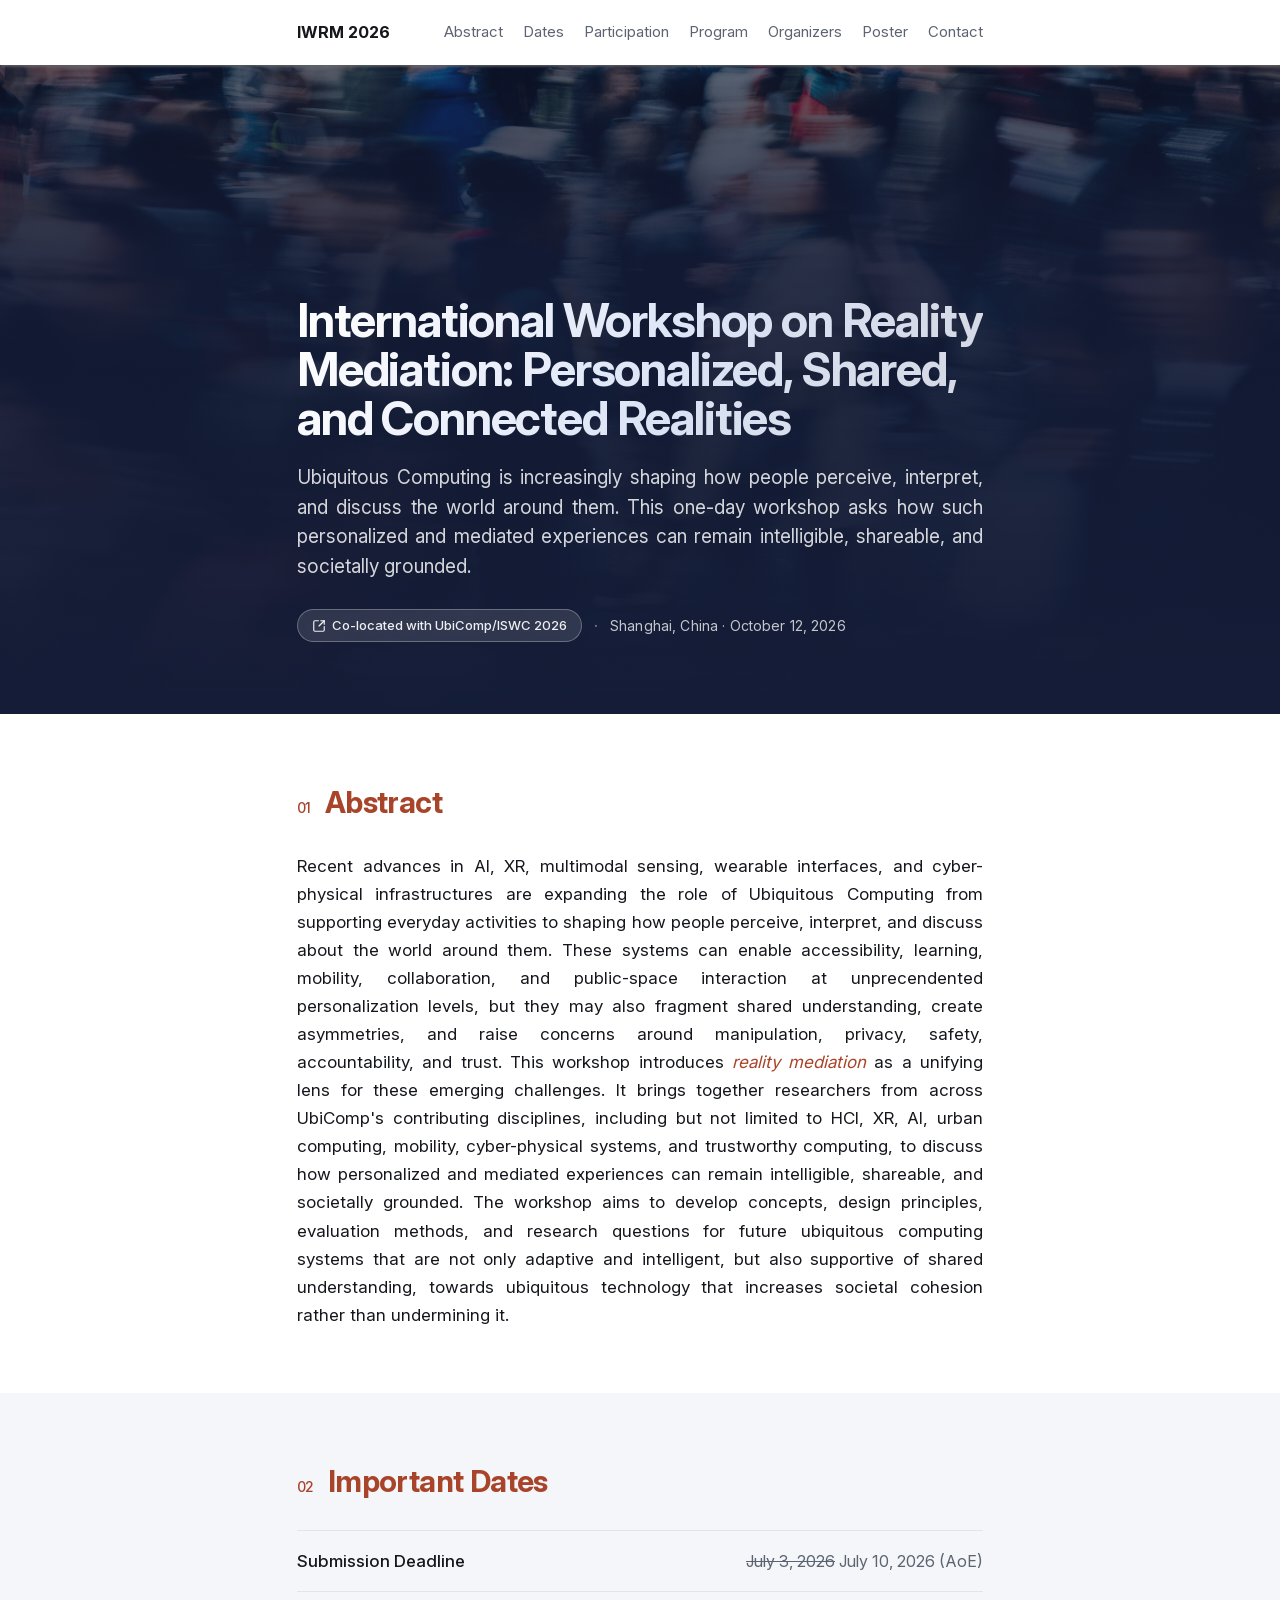
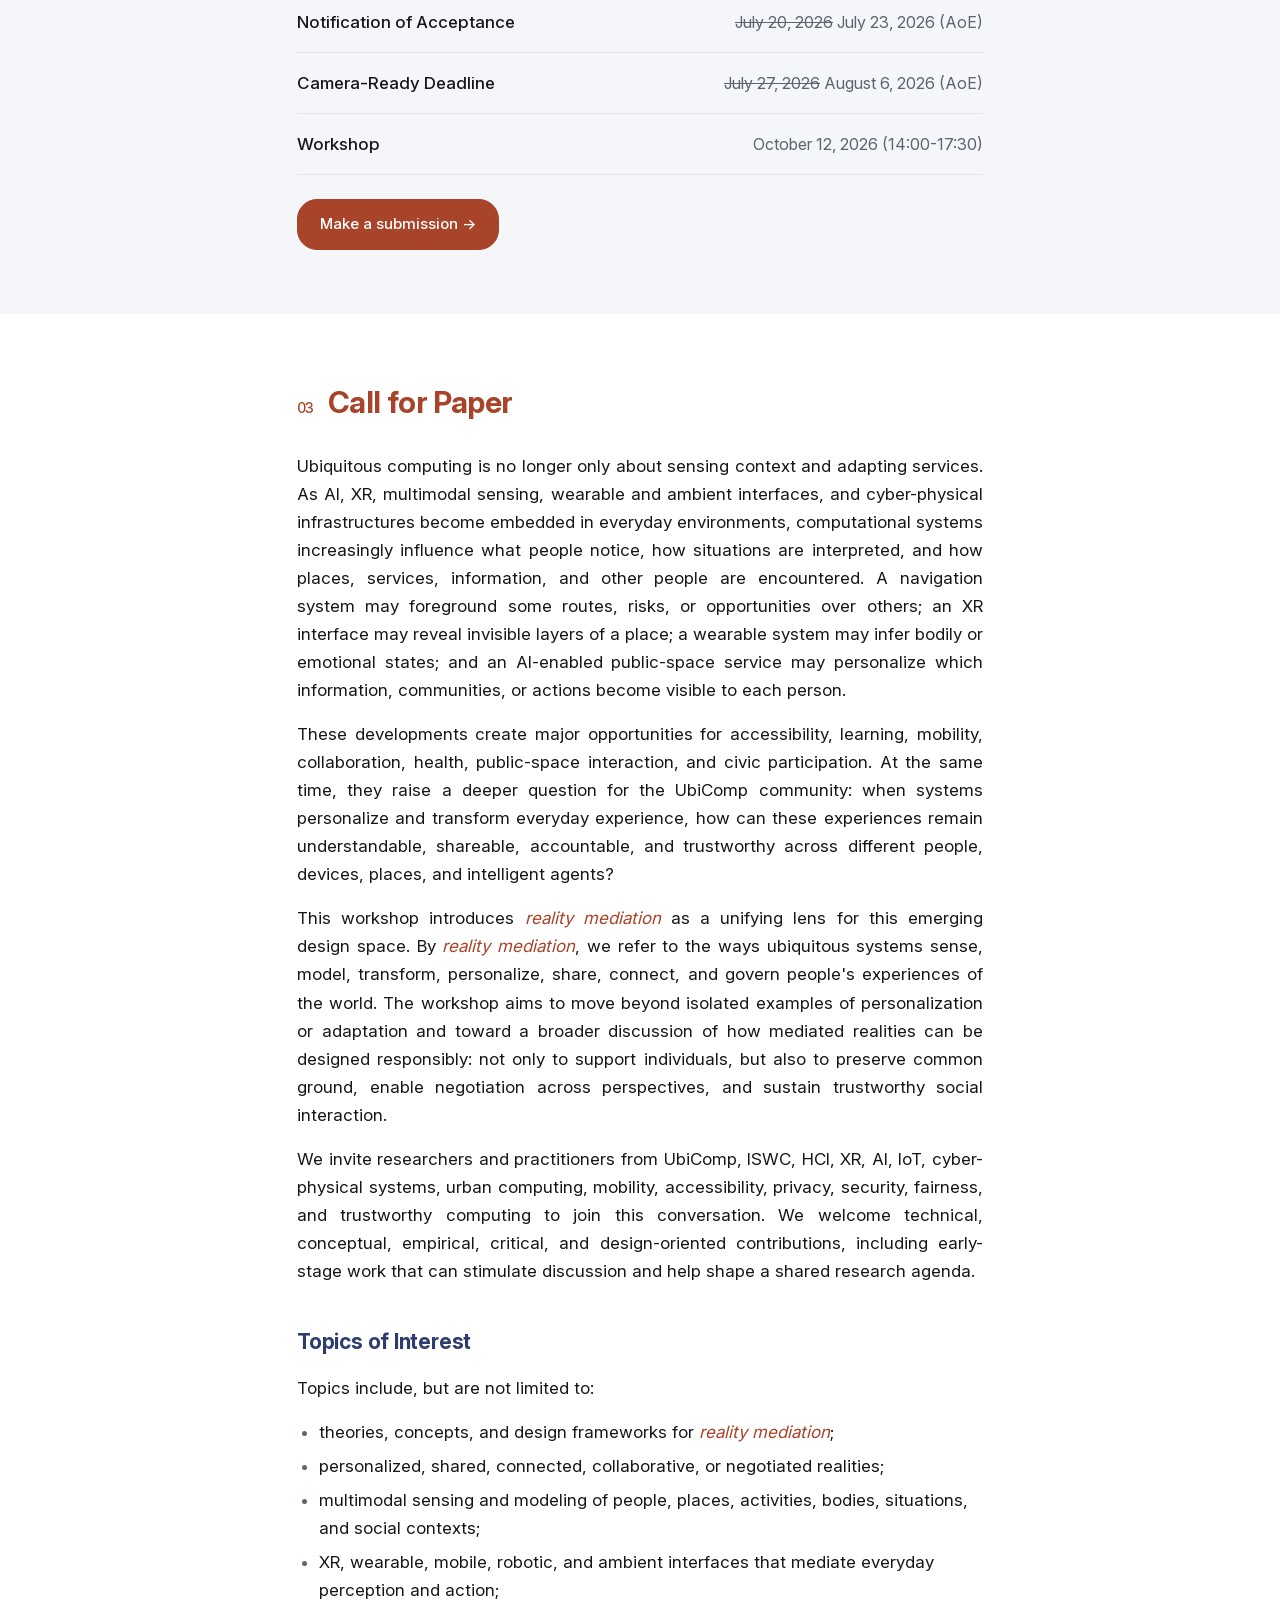
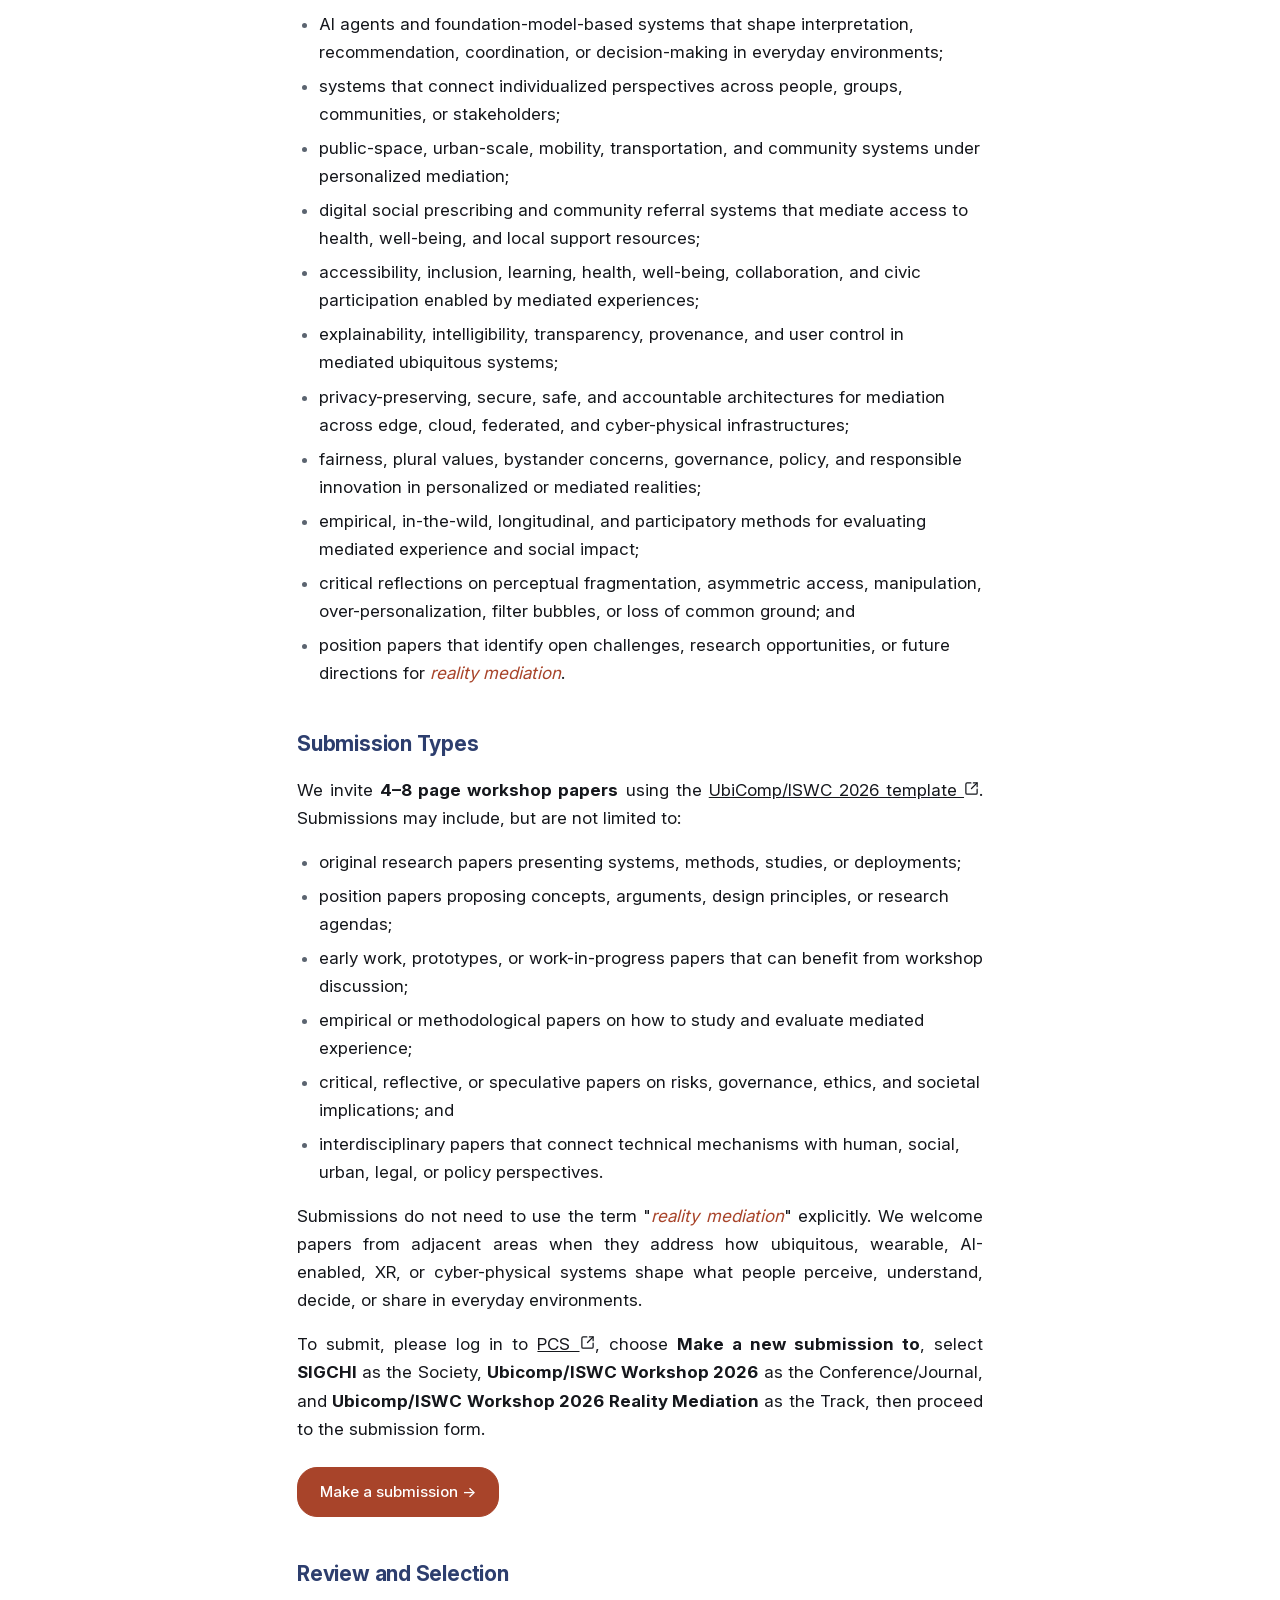
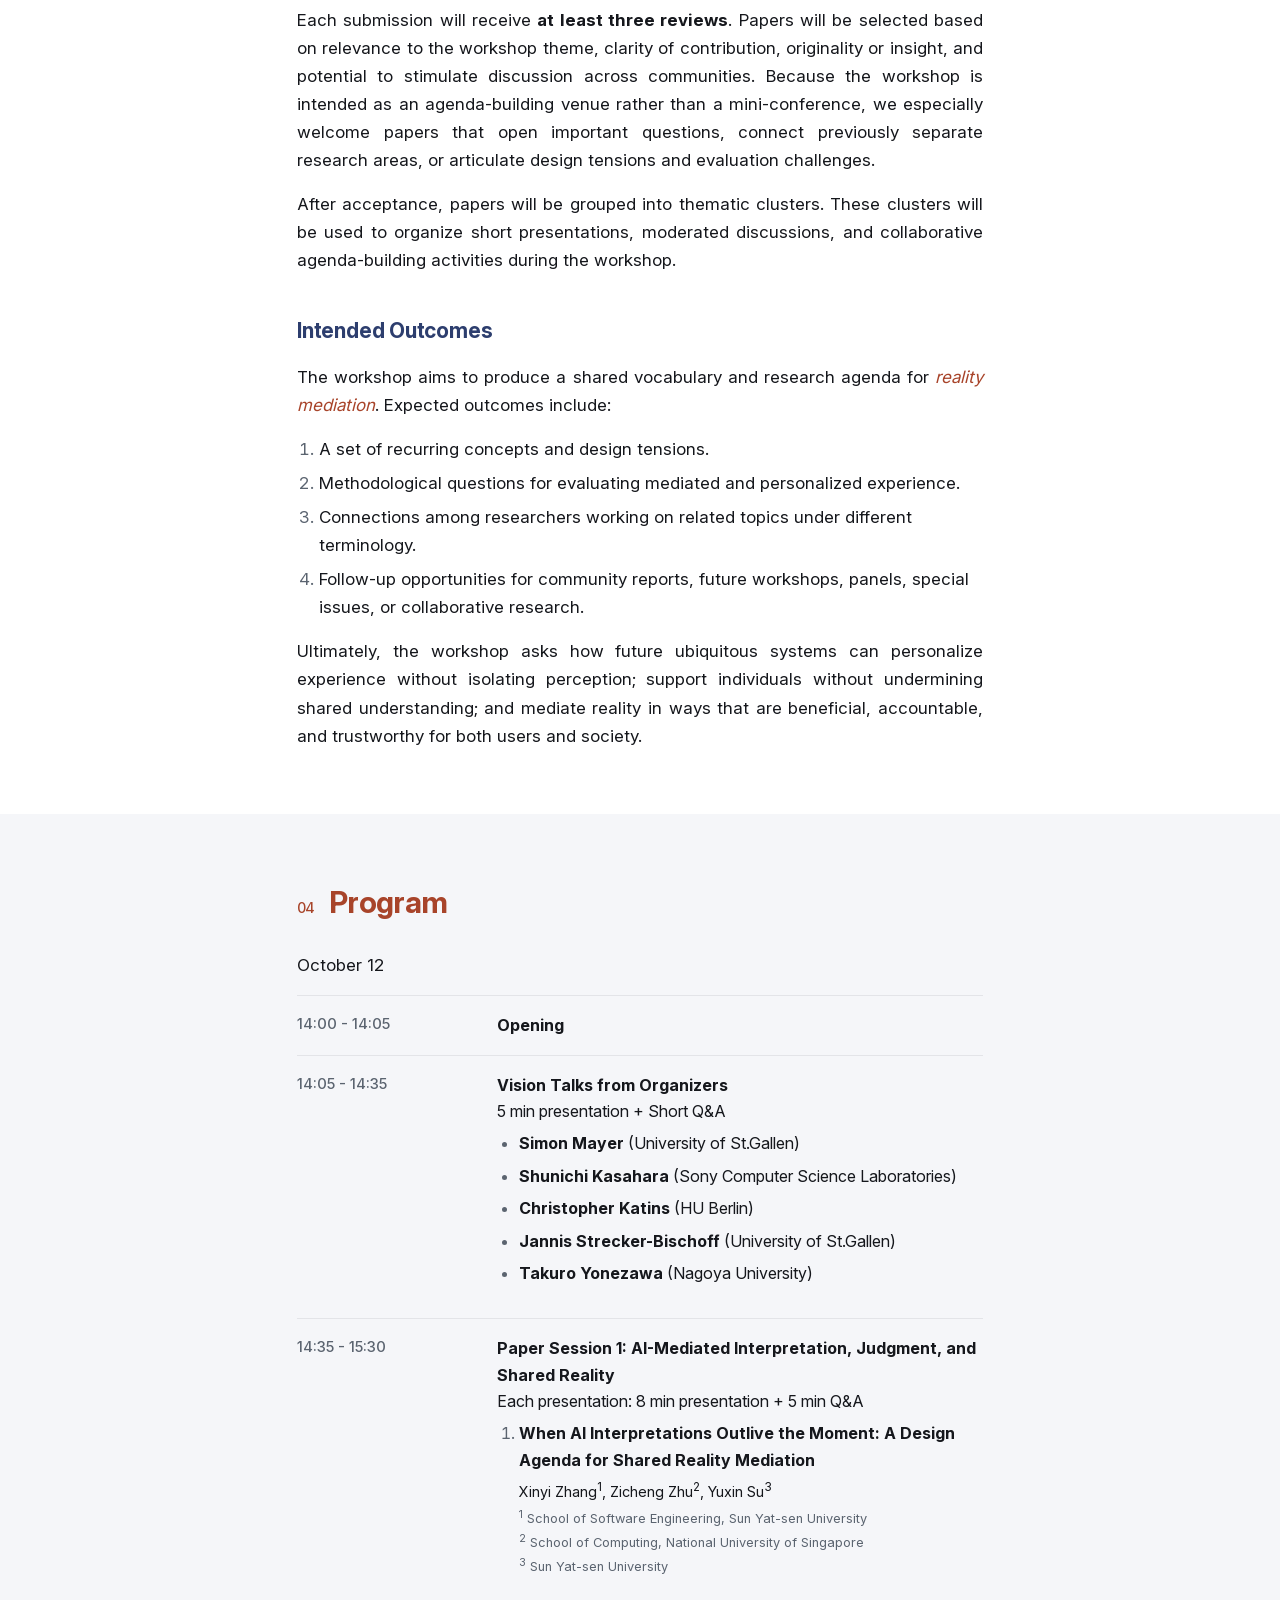
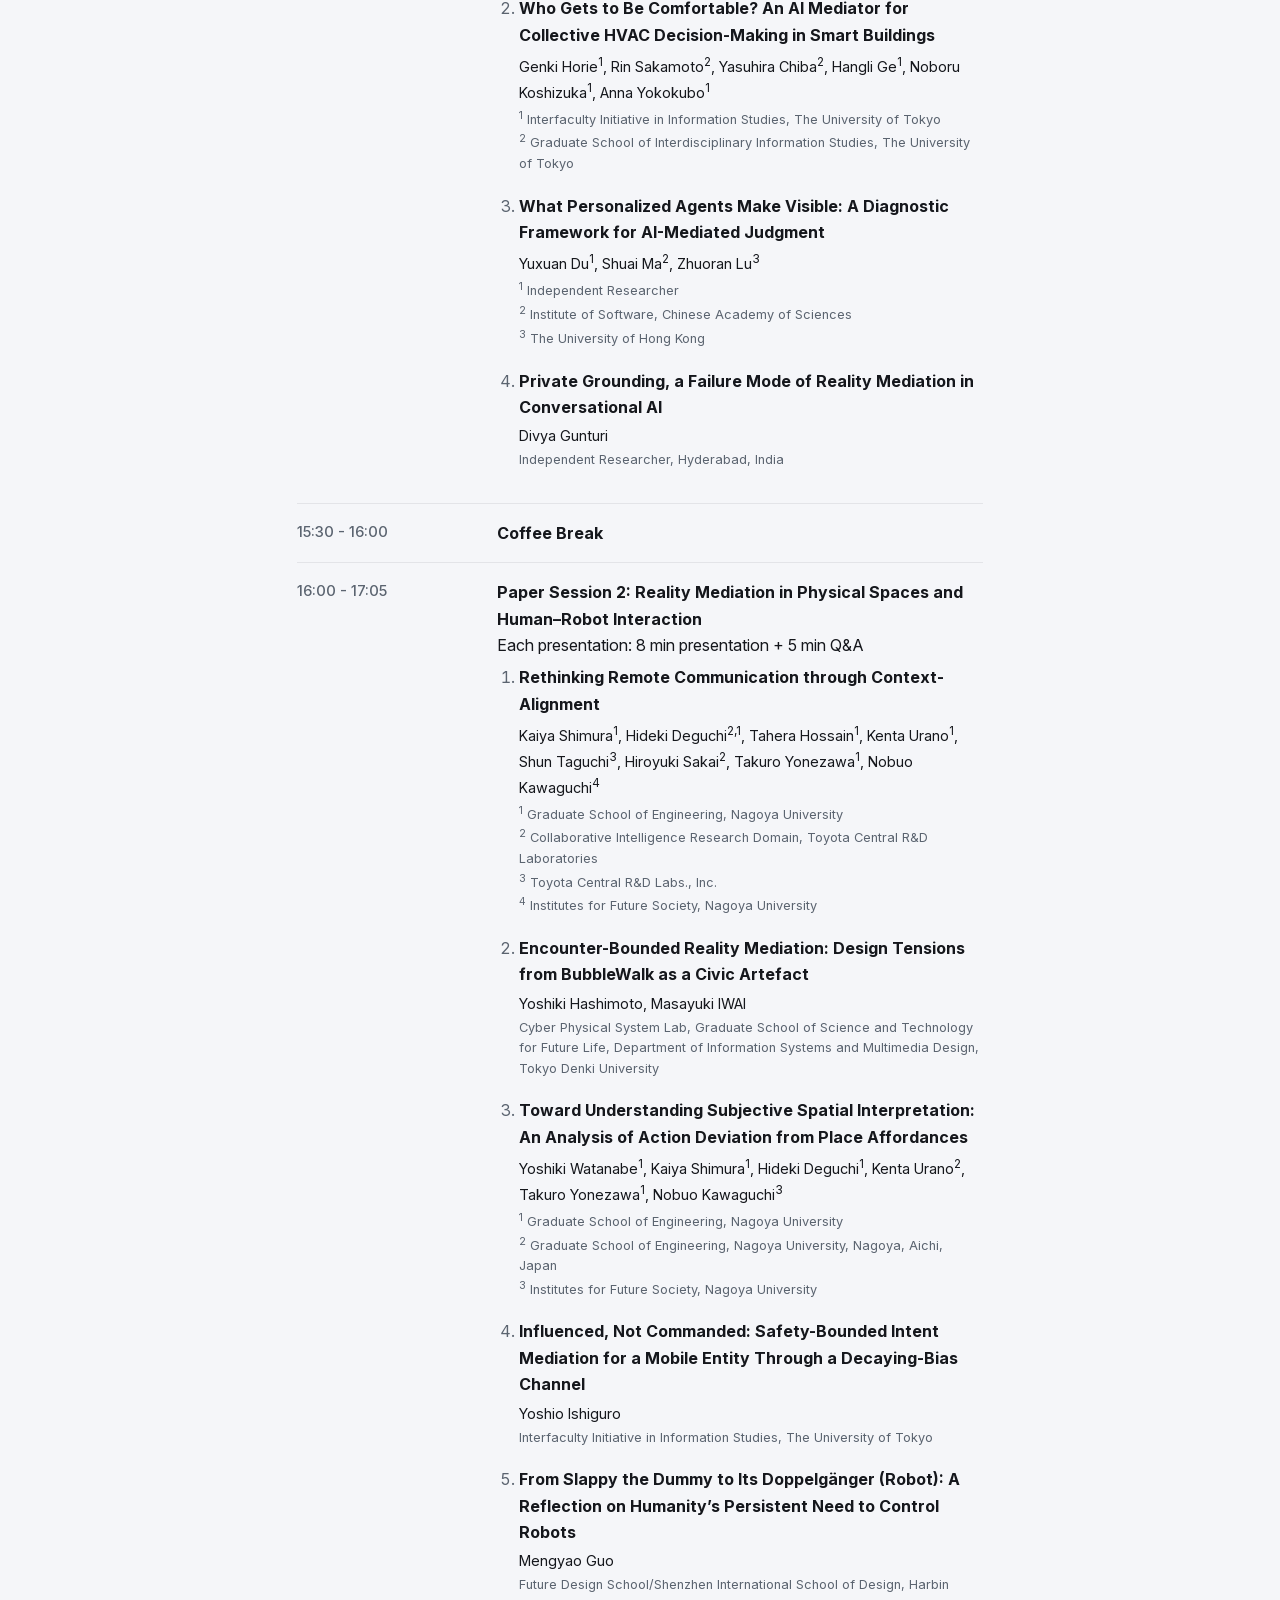
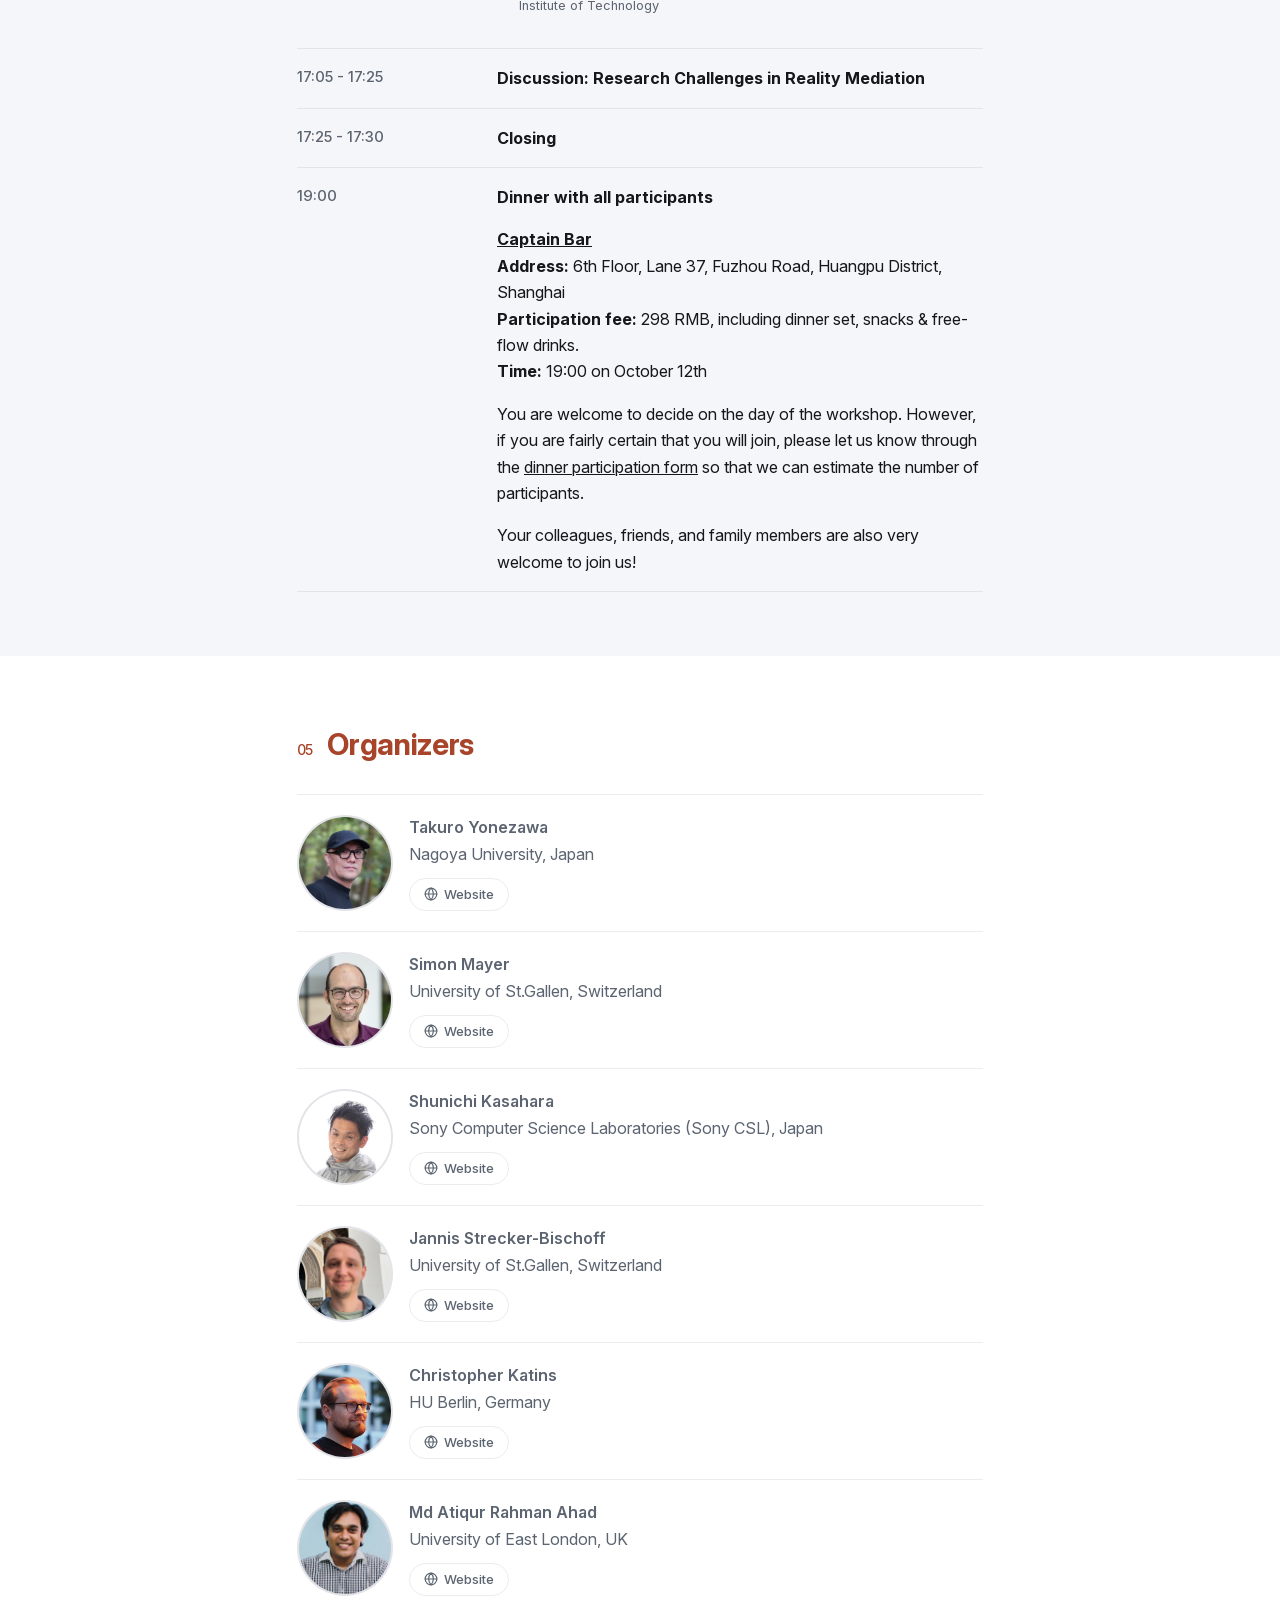
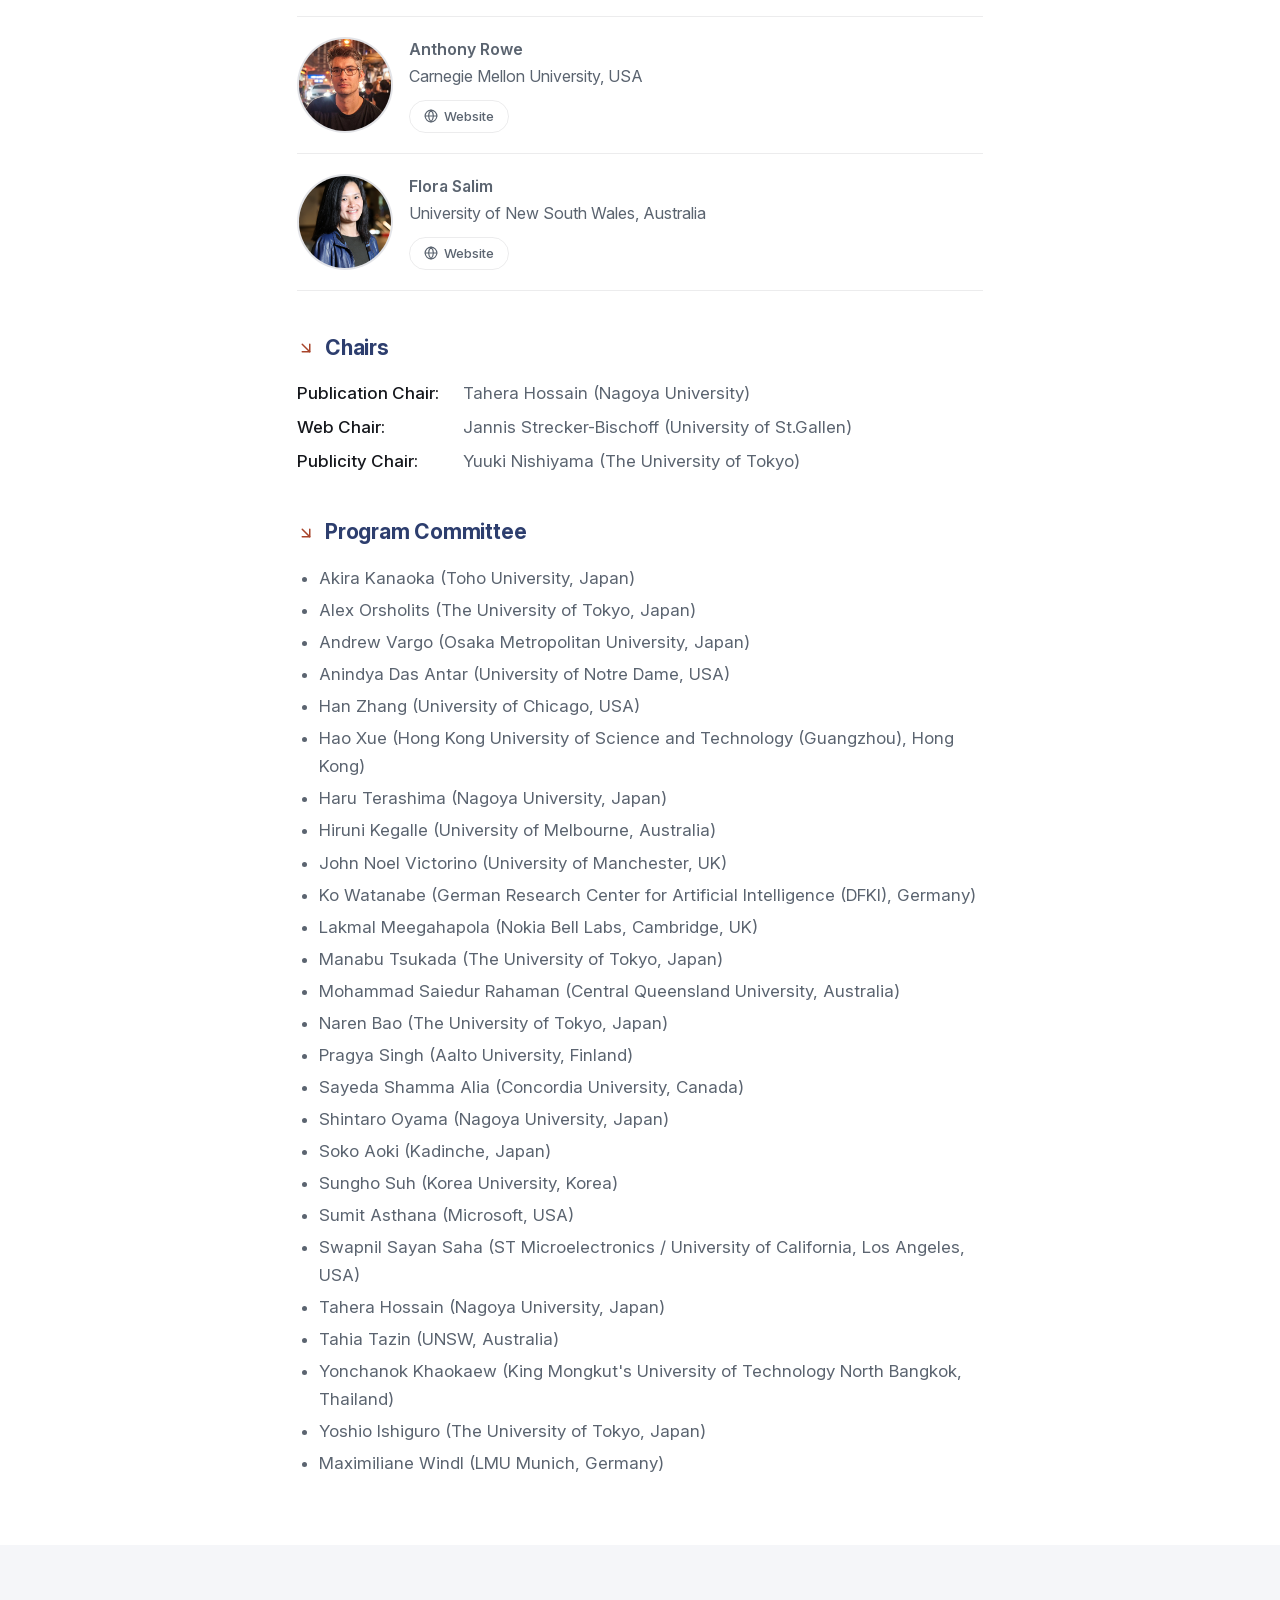
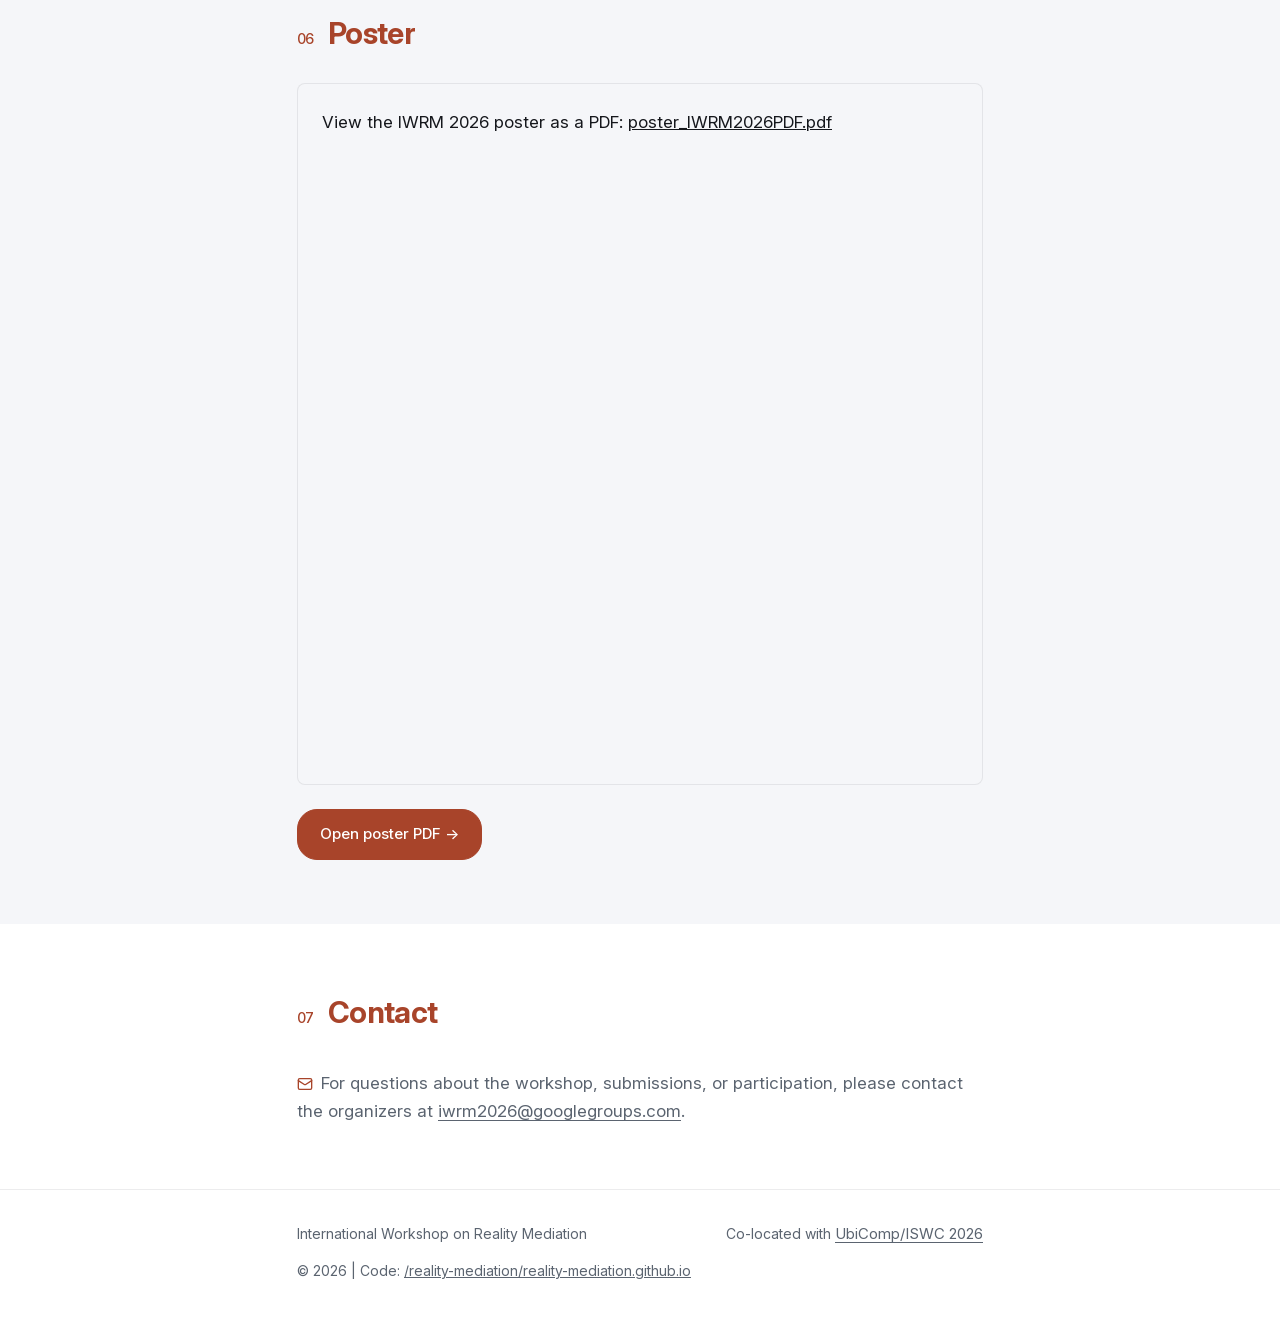
==== commit 4a3c449d: "update index.html" ====
--- a/2026/index.html
+++ b/2026/index.html
@@ -163,8 +163,8 @@
               </li>
                <li class="paper">
                 <strong>What Personalized Agents Make Visible: A Diagnostic Framework for AI-Mediated Judgment</strong>
-                <div class="paper-authors">Yuxuan DU</div>
-                <div class="paper-affiliations">Independent Researcher, Nanjing, China</div>
+                <div class="paper-authors">Yuxuan Du<sup>1</sup>, Shuai Ma<sup>2</sup>, Zhuoran Lu<sup>3</sup></div>
+                <div class="paper-affiliations"><sup>1</sup> Independent Researcher<br><sup>2</sup> Institute of Software, Chinese Academy of Sciences<br><sup>3</sup> The University of Hong Kong</div>
               </li>
               <li class="paper">
                 <strong>Private Grounding, a Failure Mode of Reality Mediation in Conversational AI</strong>
